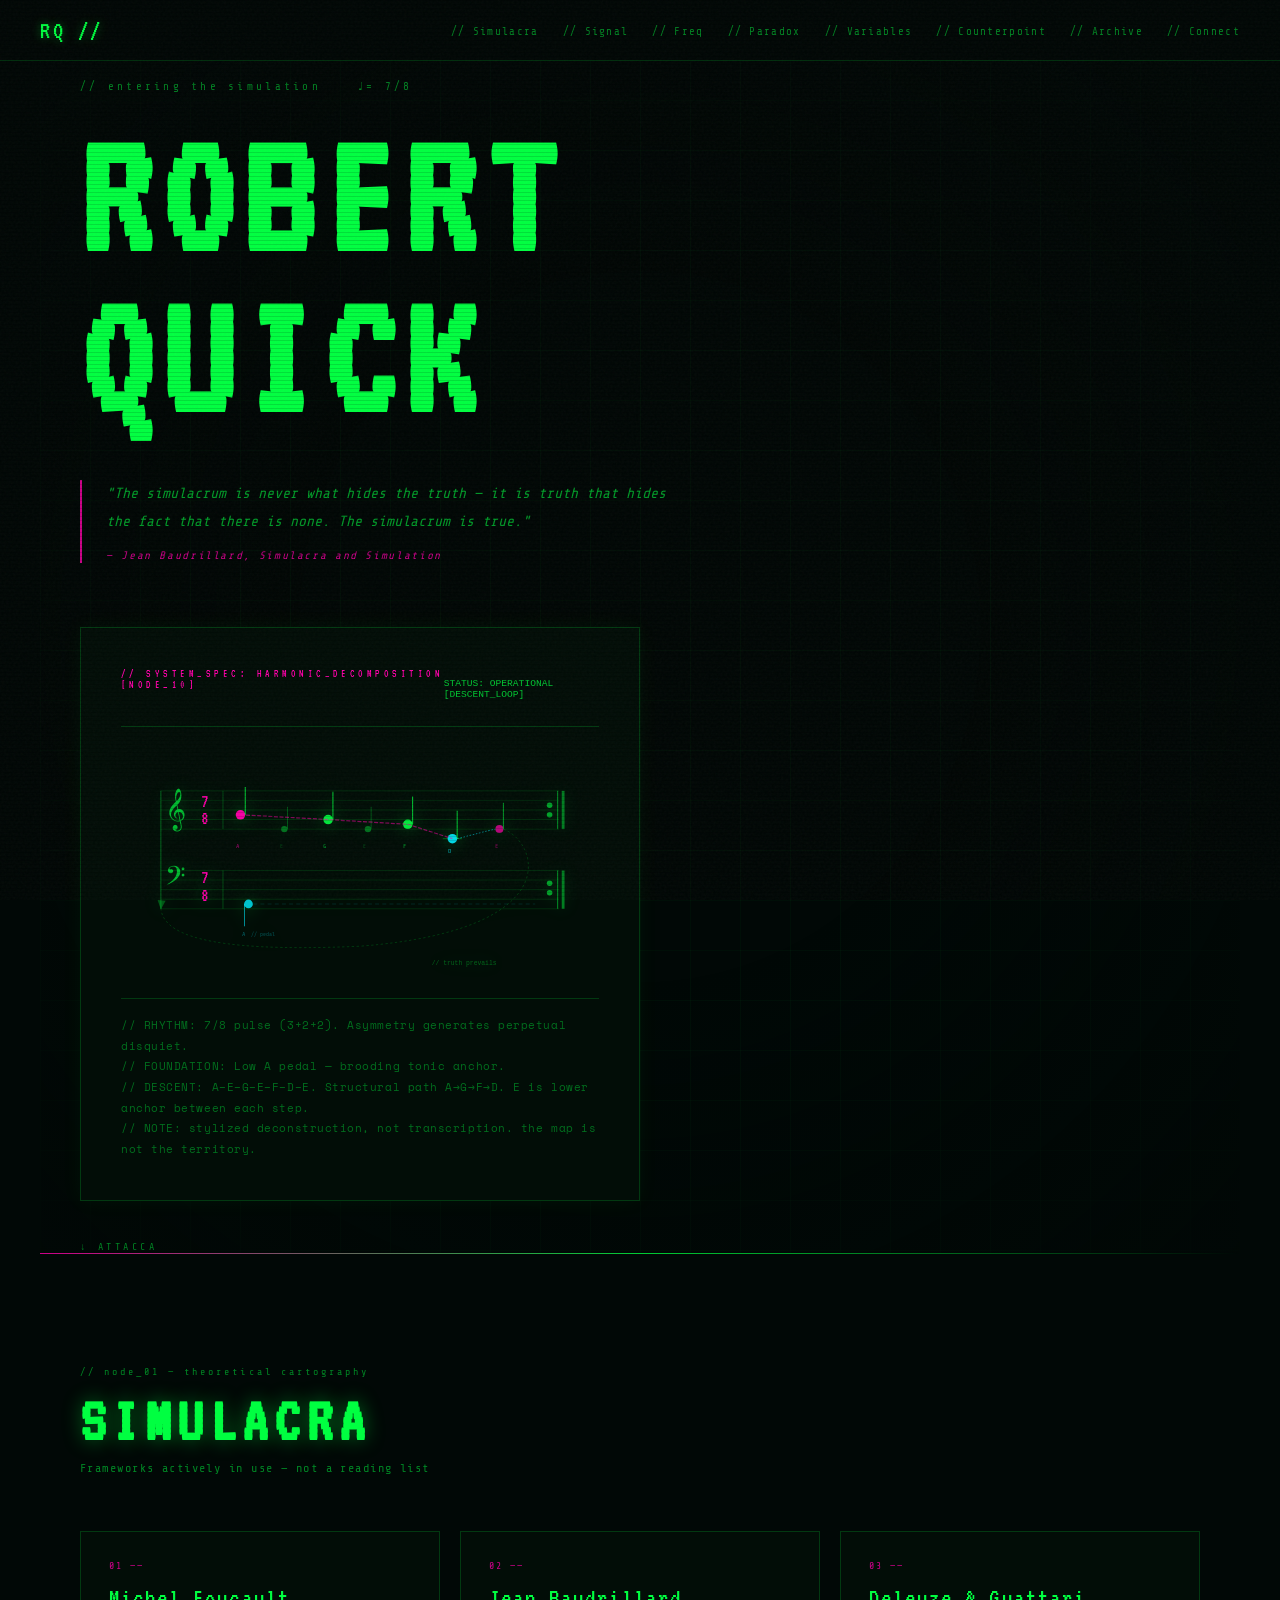
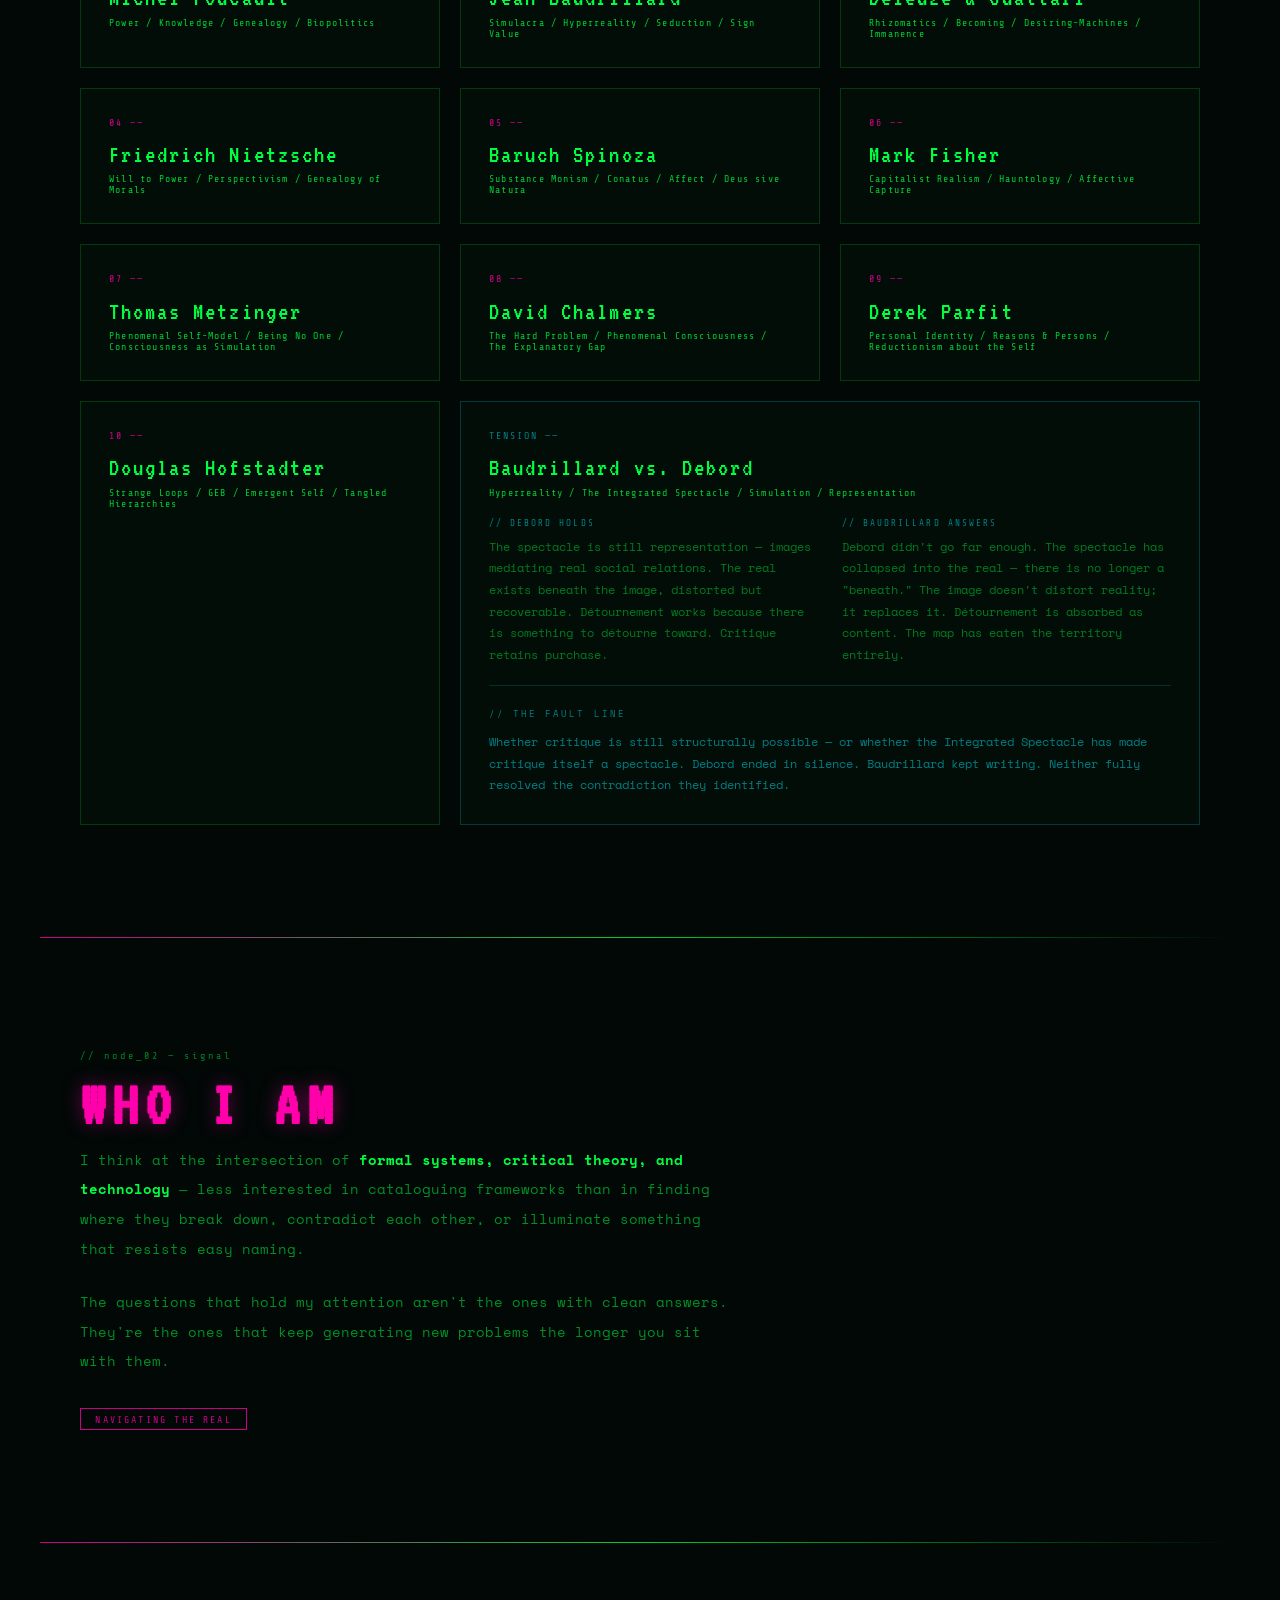
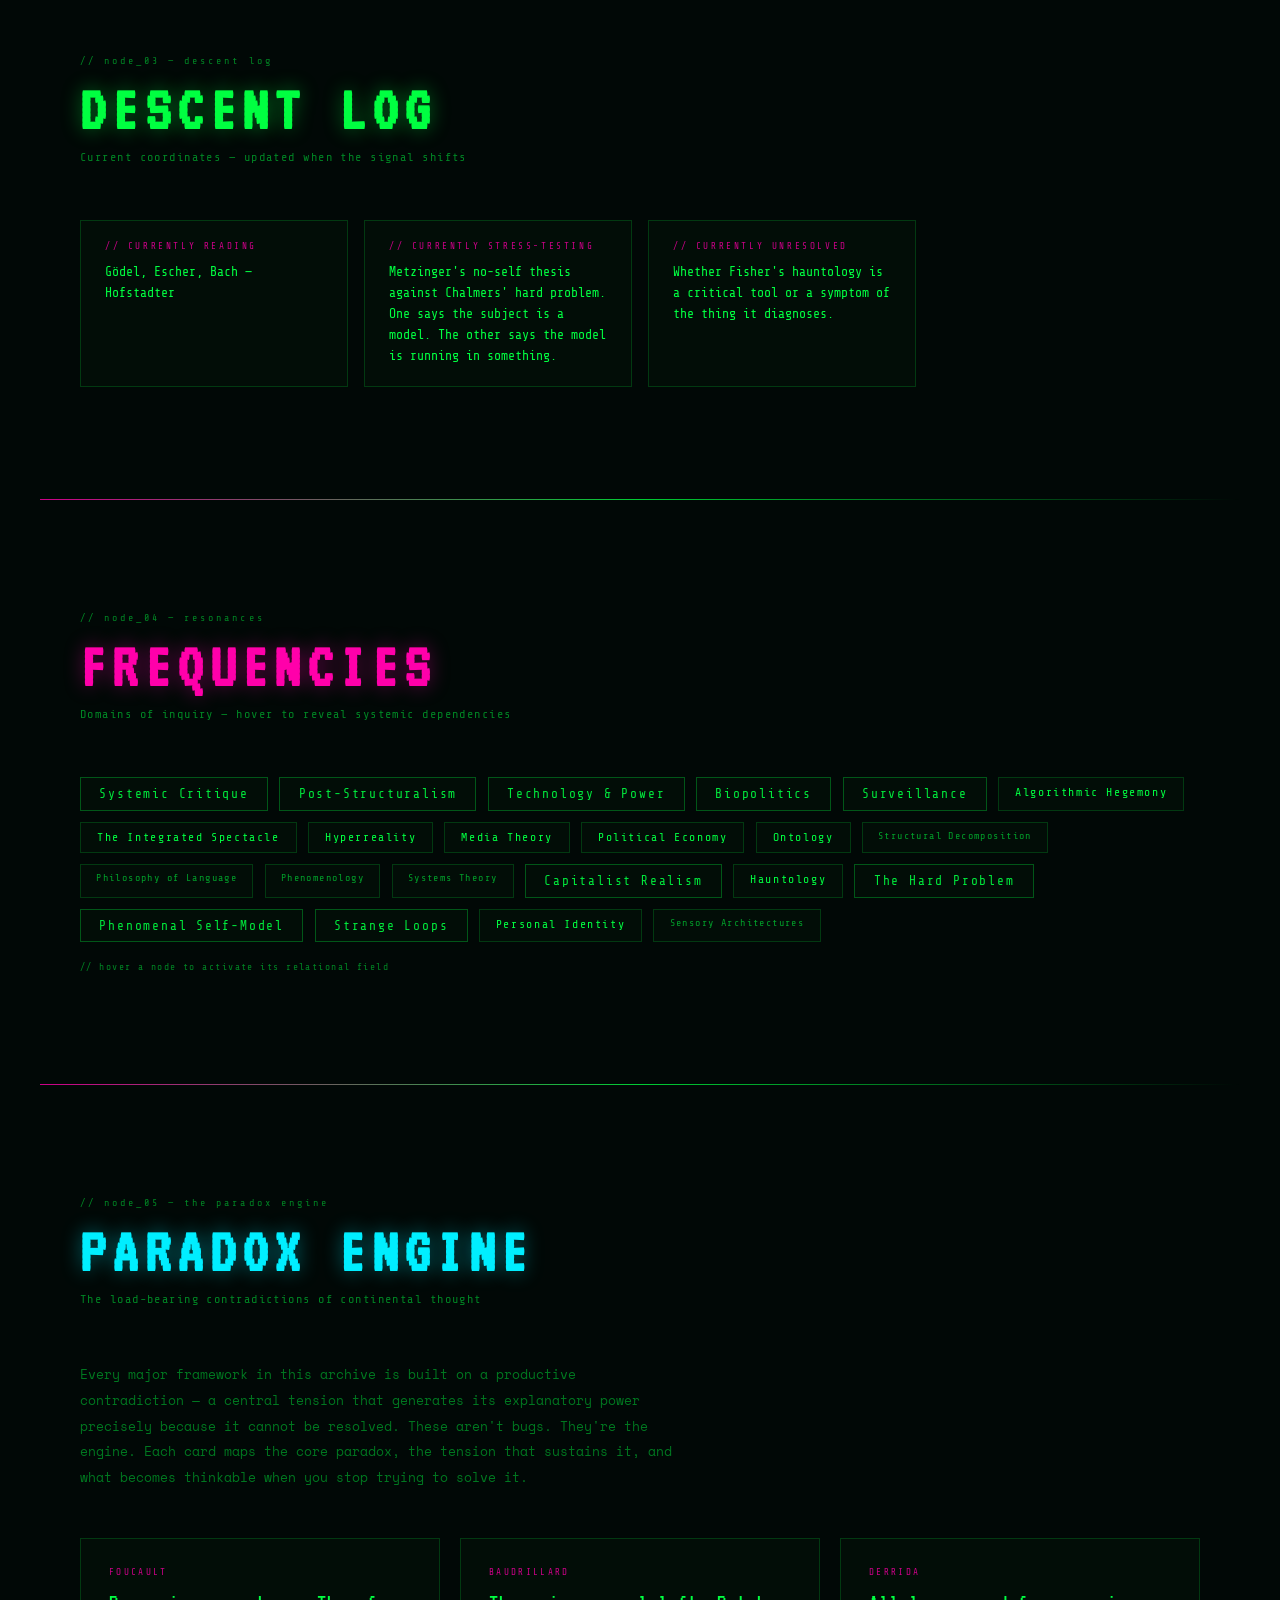
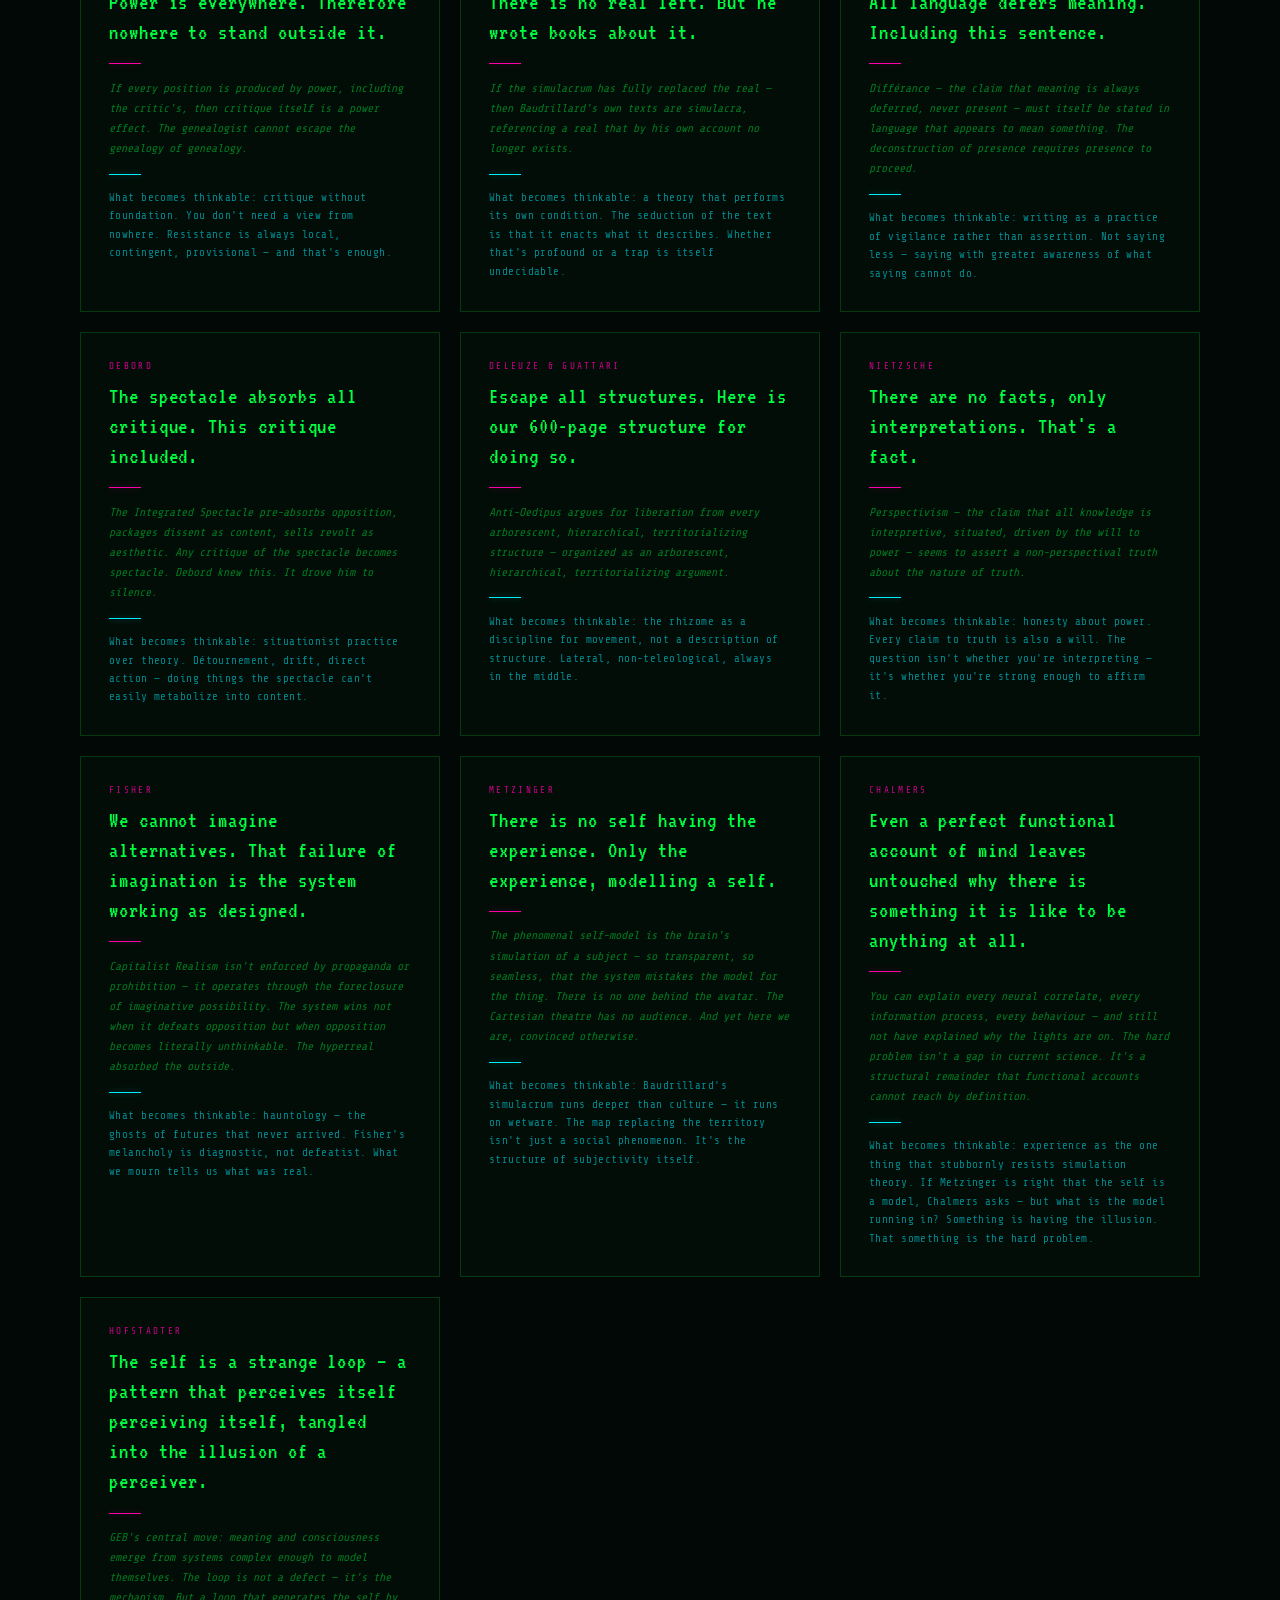
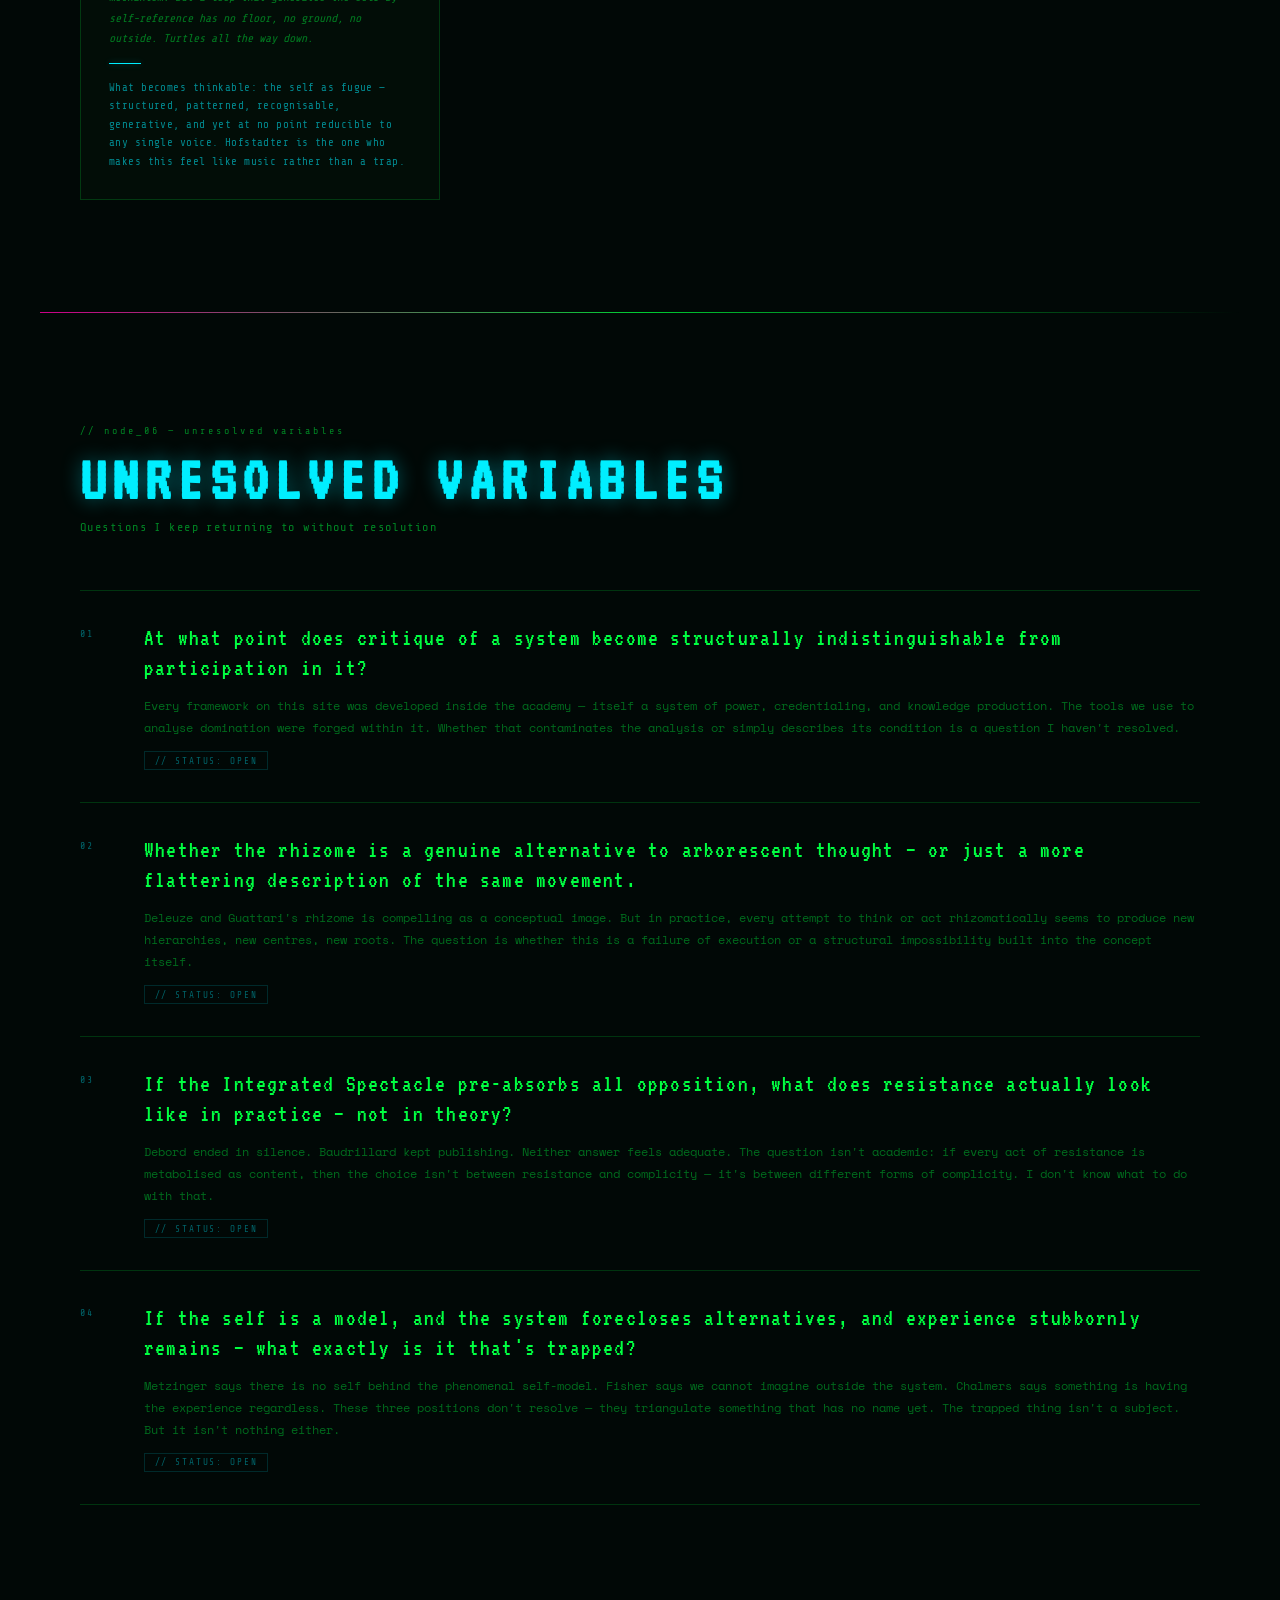
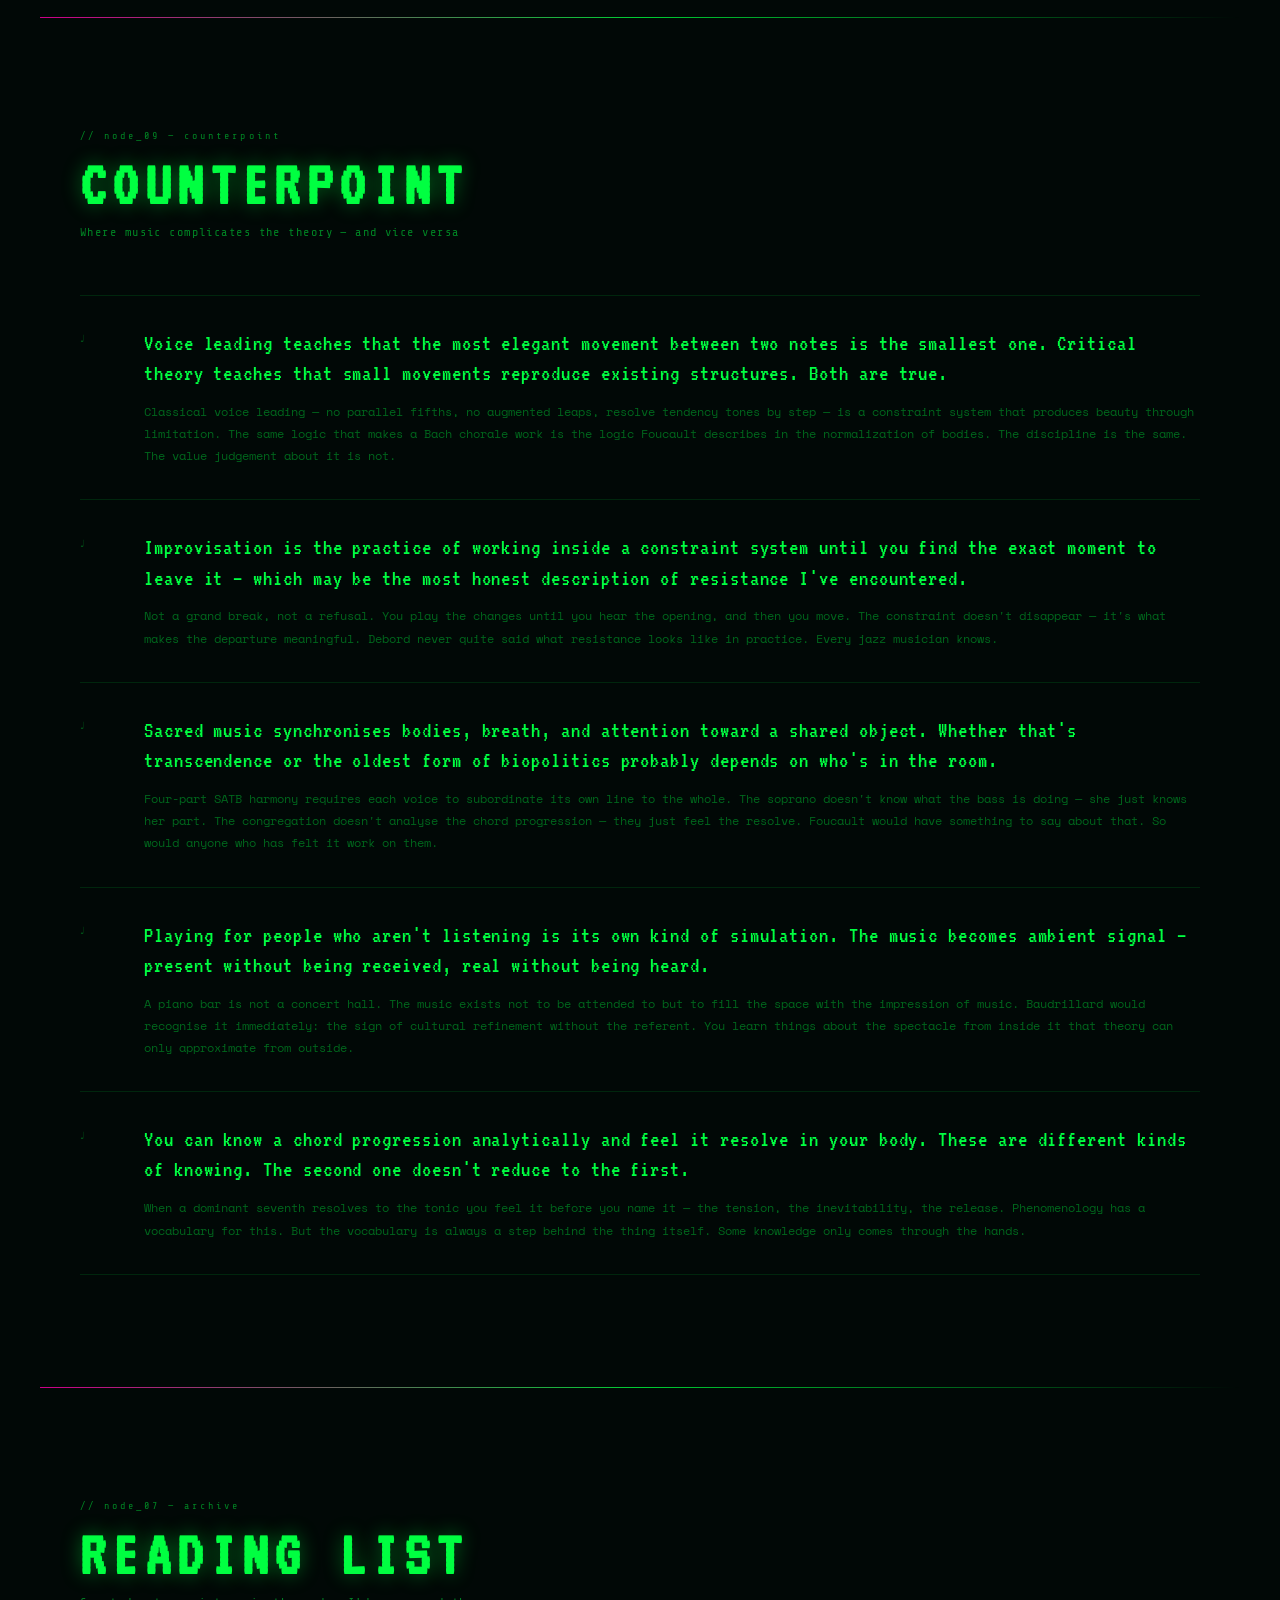
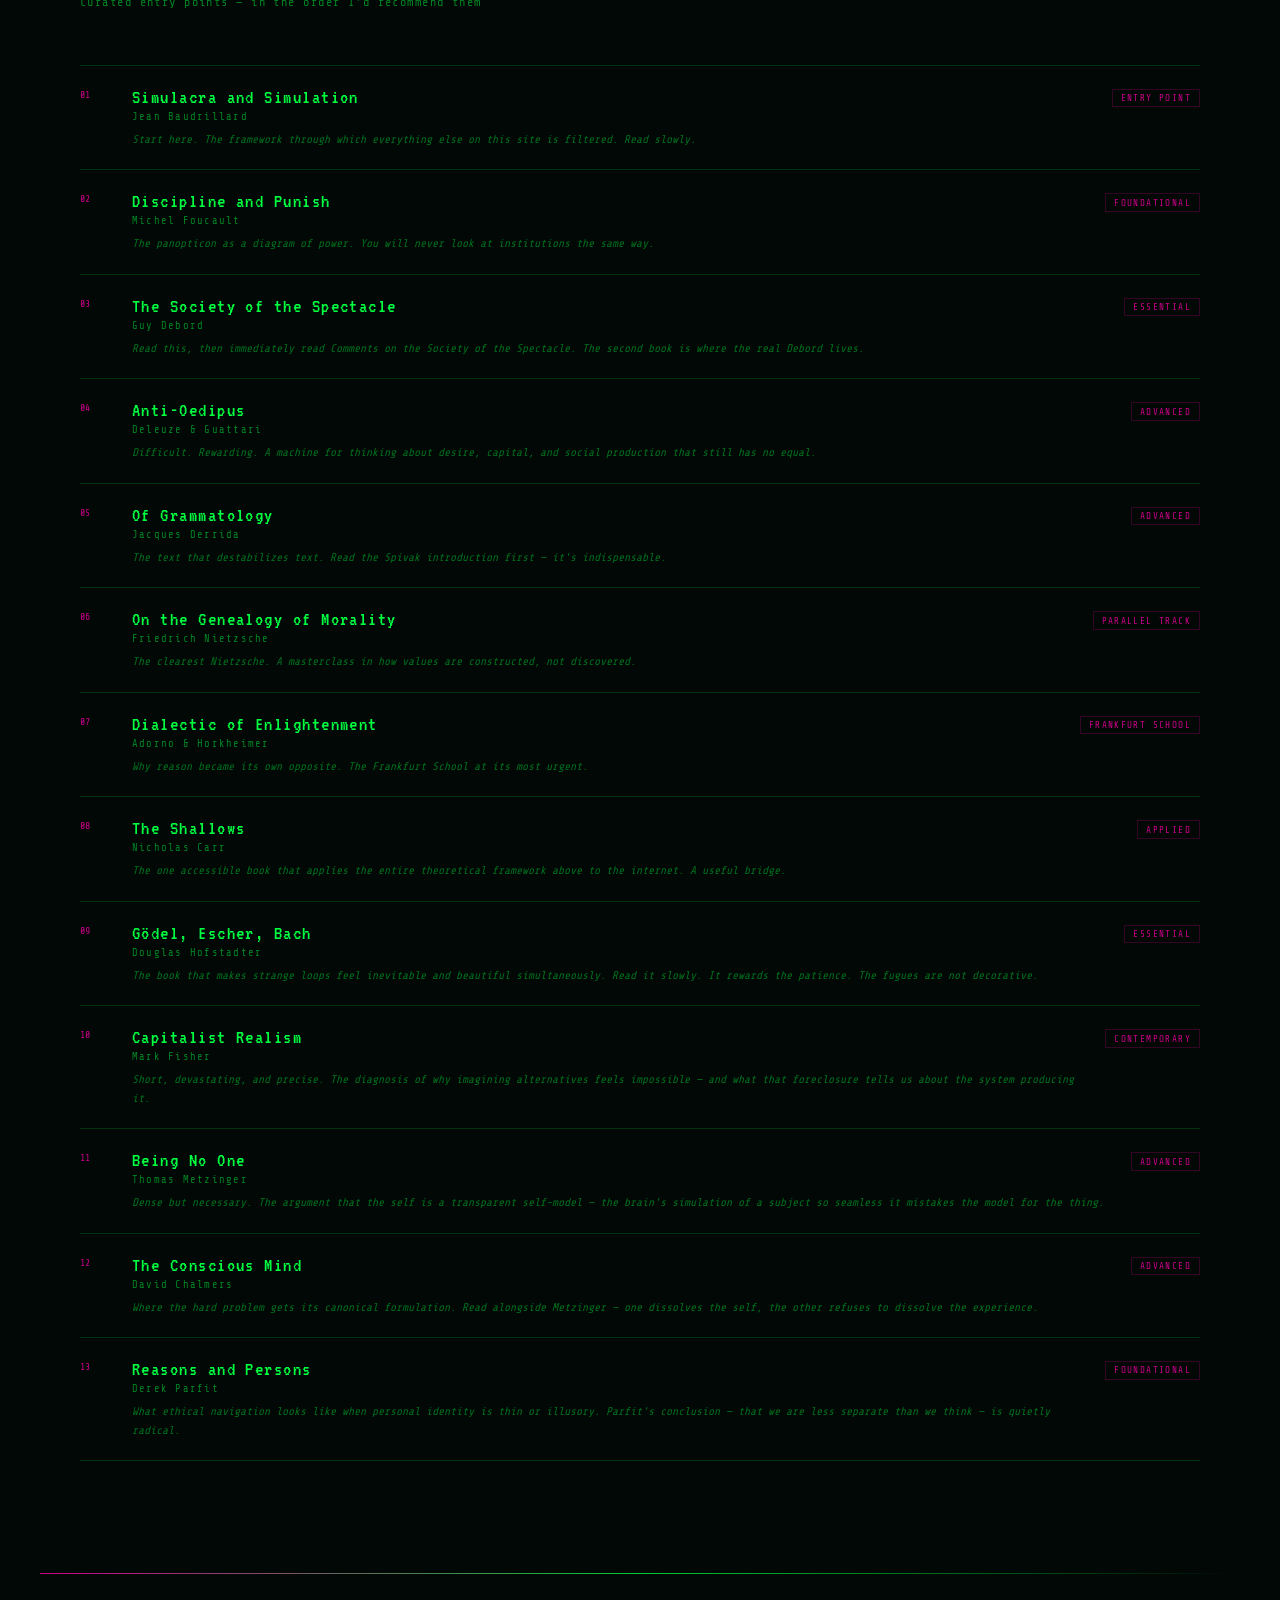
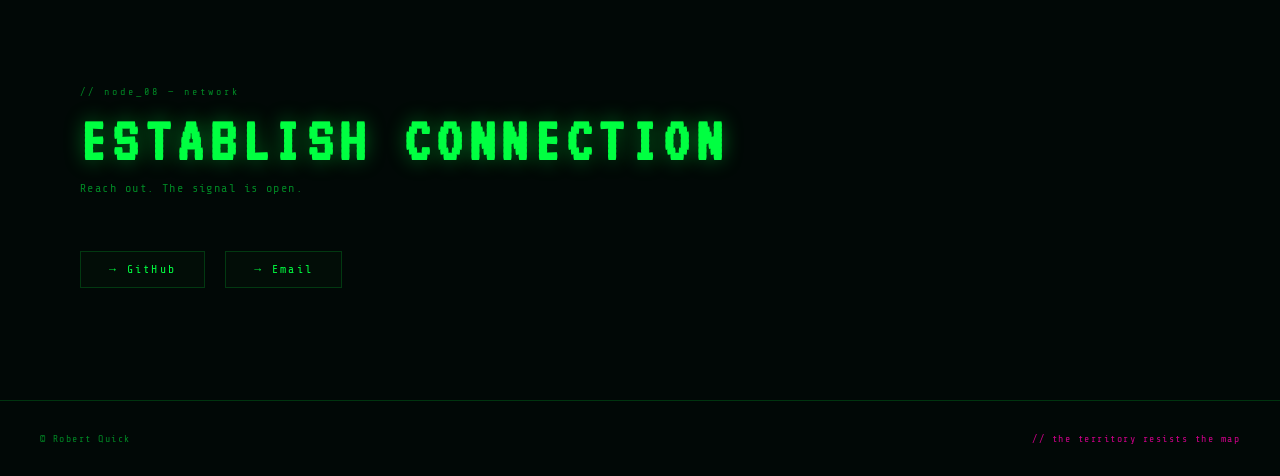
==== site/index.html @ 90682a17 "Initial import: robertquick.org scrape, Cloudflare stripped" ====
<!DOCTYPE html>
<html lang="en">
<head>
  <meta charset="UTF-8" />
  <meta name="viewport" content="width=device-width, initial-scale=1.0" />
  <title>Robert Quick</title>
  <link rel="preconnect" href="https://fonts.googleapis.com" />
  <link rel="preconnect" href="https://fonts.gstatic.com" crossorigin />
  <link href="https://fonts.googleapis.com/css2?family=Share+Tech+Mono&family=VT323&family=Space+Mono:ital,wght@0,400;0,700;1,400&display=swap" rel="stylesheet" />
  <style>
    :root {
      --green: #00ff41;
      --green-dim: #00cc33;
      --green-faint: rgba(0,255,65,0.1);
      --green-glow: rgba(0,255,65,0.4);
      --magenta: #ff00aa;
      --magenta-dim: #cc0088;
      --magenta-faint: rgba(255,0,170,0.1);
      --magenta-glow: rgba(255,0,170,0.4);
      --cyan: #00eeff;
      --cyan-faint: rgba(0,238,255,0.08);
      --bg: #010806;
      --bg-card: #020d07;
      --bg-card-hover: #041209;
      --border: rgba(0,255,65,0.18);
      --border-bright: rgba(0,255,65,0.55);
      --text-dim: rgba(0,255,65,0.5);
      --font-mono: 'Share Tech Mono', monospace;
      --font-display: 'VT323', monospace;
      --font-body: 'Space Mono', monospace;
    }

    *, *::before, *::after { box-sizing: border-box; margin: 0; padding: 0; }
    html { scroll-behavior: smooth; }

    body {
      background: var(--bg);
      color: var(--green);
      font-family: var(--font-mono);
      overflow-x: hidden;
      cursor: crosshair;
    }

    body::after {
      content: '';
      position: fixed;
      inset: 0;
      background: repeating-linear-gradient(
        0deg, transparent, transparent 3px,
        rgba(0,0,0,0.12) 3px, rgba(0,0,0,0.12) 4px
      );
      pointer-events: none;
      z-index: 9998;
    }

    .noise-overlay {
      position: fixed; inset: 0;
      pointer-events: none; z-index: 9997; opacity: 0.035;
      background-image: url("data:image/svg+xml,%3Csvg viewBox='0 0 512 512' xmlns='http://www.w3.org/2000/svg'%3E%3Cfilter id='n'%3E%3CfeTurbulence type='fractalNoise' baseFrequency='0.75' numOctaves='4' stitchTiles='stitch'/%3E%3C/filter%3E%3Crect width='100%25' height='100%25' filter='url(%23n)'/%3E%3C/svg%3E");
    }

    #rain {
      position: fixed; top: 0; left: 0;
      width: 100%; height: 100%;
      pointer-events: none; z-index: 0; opacity: 0.18;
    }

    /* SCROLL PROGRESS */
    #scroll-progress {
      position: fixed;
      top: 0; left: 0;
      height: 2px;
      width: 0%;
      background: linear-gradient(90deg, var(--magenta), var(--cyan));
      box-shadow: 0 0 8px var(--magenta-glow);
      z-index: 1001;
      transition: width 0.1s linear;
    }

    /* NAV */
    nav {
      position: fixed; top: 0; left: 0; right: 0;
      z-index: 1000;
      display: flex; justify-content: space-between; align-items: center;
      padding: 1.1rem 2.5rem;
      border-bottom: 1px solid var(--border);
      background: rgba(1,8,6,0.94);
      backdrop-filter: blur(12px);
    }

    .nav-logo {
      font-family: var(--font-display);
      font-size: 1.6rem; color: var(--green);
      text-decoration: none; letter-spacing: 0.1em;
      text-shadow: 0 0 10px var(--green-glow);
      transition: color 0.2s, text-shadow 0.2s;
    }
    .nav-logo:hover { color: var(--magenta); text-shadow: 0 0 16px var(--magenta-glow); }

    .nav-links { display: flex; gap: 1.5rem; list-style: none; }
    .nav-links a {
      color: var(--text-dim); text-decoration: none;
      font-size: 0.68rem; letter-spacing: 0.12em;
      transition: color 0.2s, text-shadow 0.2s;
    }
    .nav-links a:hover { color: var(--magenta); text-shadow: 0 0 10px var(--magenta-glow); }

    /* HERO */
    #hero {
      min-height: 100vh;
      display: flex; flex-direction: column;
      justify-content: center; align-items: flex-start;
      padding: 0 2.5rem; padding-top: 5rem;
      position: relative; overflow: hidden; z-index: 1;
    }

    .hero-grid {
      position: absolute; inset: 0;
      background-image:
        linear-gradient(rgba(0,255,65,0.03) 1px, transparent 1px),
        linear-gradient(90deg, rgba(0,255,65,0.03) 1px, transparent 1px);
      background-size: 50px 50px;
      pointer-events: none;
    }

    .hero-vignette {
      position: absolute; inset: 0;
      background: radial-gradient(ellipse at center, transparent 40%, rgba(1,8,6,0.85) 100%);
      pointer-events: none;
    }

    .hero-label {
      font-size: 0.68rem; color: var(--text-dim); letter-spacing: 0.3em;
      margin-bottom: 1.5rem; opacity: 0;
      animation: fadeUp 0.6s ease forwards 0.4s;
    }

    .hero-title {
      font-family: var(--font-display);
      font-size: clamp(5rem, 14vw, 12rem);
      line-height: 0.9; letter-spacing: 0.05em;
      margin-bottom: 2.5rem; opacity: 0;
      animation: glitchReveal 1s ease forwards 0.7s;
      position: relative;
    }
    .hero-title::before, .hero-title::after {
      content: attr(data-text);
      position: absolute; top: 0; left: 0; width: 100%;
    }
    .hero-title::before {
      color: var(--magenta);
      clip-path: polygon(0 20%, 100% 20%, 100% 40%, 0 40%);
      transform: translateX(-3px); opacity: 0;
      animation: rgbShift1 8s ease-in-out infinite 2s;
    }
    .hero-title::after {
      color: var(--cyan);
      clip-path: polygon(0 60%, 100% 60%, 100% 80%, 0 80%);
      transform: translateX(3px); opacity: 0;
      animation: rgbShift2 8s ease-in-out infinite 2.3s;
    }

    .hero-quote {
      max-width: 600px;
      border-left: 2px solid var(--magenta-dim);
      padding-left: 1.5rem; margin-bottom: 3rem;
      opacity: 0; animation: fadeUp 0.6s ease forwards 1.2s;
    }
    .hero-quote blockquote {
      font-size: 0.92rem; line-height: 1.9;
      color: rgba(0,255,65,0.6); font-style: italic; margin-bottom: 0.6rem;
    }
    .hero-quote cite { font-size: 0.68rem; letter-spacing: 0.15em; color: var(--magenta-dim); }

    .music-notation-container {
      margin-bottom: 2.5rem;
      margin-top: 1rem;
      border: 1px solid var(--border);
      padding: 1.75rem 2rem;
      background: var(--bg-card);
      max-width: 560px;
      opacity: 0;
      animation: fadeUp 0.6s ease forwards 1.4s;
    }
    .notation-label {
      font-size: 0.58rem;
      letter-spacing: 0.2em;
      color: var(--magenta-dim);
      margin-bottom: 1.25rem;
    }
    .staff-svg {
      width: 100%; height: auto;
      display: block;
      margin-bottom: 0.75rem;
    }
    .notation-analysis {
      font-size: 0.65rem;
      line-height: 1.85;
      color: rgba(0,255,65,0.4);
      letter-spacing: 0.05em;
      font-family: var(--font-body);
    }

    .hero-scroll {
      font-size: 0.62rem; letter-spacing: 0.35em; color: var(--text-dim);
      opacity: 0;
      animation: fadeUp 0.6s ease forwards 1.6s, blink 2s step-end infinite 2.5s;
    }

    /* DIVIDER */
    .divider {
      width: 100%; max-width: 1200px; margin: 0 auto;
      height: 1px;
      background: linear-gradient(90deg, var(--magenta-dim), var(--green-dim), transparent);
      position: relative; z-index: 1;
    }

    /* SECTIONS */
    section {
      padding: 7rem 2.5rem; max-width: 1200px;
      margin: 0 auto; position: relative; z-index: 1;
    }

    .node-label { font-size: 0.63rem; letter-spacing: 0.3em; color: var(--text-dim); margin-bottom: 0.75rem; }

    .section-title {
      font-family: var(--font-display);
      font-size: clamp(2.5rem, 5vw, 4.5rem);
      letter-spacing: 0.1em; margin-bottom: 0.5rem; display: inline-block;
    }
    .section-title.magenta { color: var(--magenta); text-shadow: 0 0 20px var(--magenta-glow); }
    .section-title.green   { color: var(--green);   text-shadow: 0 0 20px var(--green-glow); }
    .section-title.cyan    { color: var(--cyan);     text-shadow: 0 0 20px rgba(0,238,255,0.4); }

    .section-sub { font-size: 0.75rem; color: var(--text-dim); letter-spacing: 0.12em; margin-bottom: 3.5rem; }

    /* THINKER CARDS */
    .thinkers-grid {
      display: grid;
      grid-template-columns: repeat(auto-fill, minmax(300px, 1fr));
      gap: 1.25rem;
    }

    .thinker-card {
      border: 1px solid var(--border);
      padding: 1.75rem; background: var(--bg-card);
      position: relative; overflow: hidden;
      transition: border-color 0.3s, box-shadow 0.3s, background 0.3s;
      opacity: 0; transform: translateY(16px);
    }
    .thinker-card.visible { animation: fadeUp 0.45s ease forwards; }
    .thinker-card::after {
      content: ''; position: absolute;
      bottom: 0; left: 0; right: 0; height: 1px;
      background: linear-gradient(90deg, transparent, var(--magenta), transparent);
      opacity: 0; transition: opacity 0.3s;
    }
    .thinker-card:hover {
      border-color: rgba(255,0,170,0.4); background: var(--bg-card-hover);
      box-shadow: 0 0 30px rgba(255,0,170,0.08), inset 0 0 40px rgba(255,0,170,0.03);
    }
    .thinker-card:hover::after { opacity: 1; }

    /* tension card variant */
    .thinker-card.tension {
      border-color: rgba(0,238,255,0.2);
      grid-column: span 2;
    }
    @media (max-width: 700px) { .thinker-card.tension { grid-column: span 1; } }
    .thinker-card.tension:hover { border-color: rgba(0,238,255,0.5); box-shadow: 0 0 30px rgba(0,238,255,0.08); }
    .thinker-card.tension::after { background: linear-gradient(90deg, transparent, var(--cyan), transparent); }

    .thinker-num { font-size: 0.62rem; color: var(--magenta-dim); letter-spacing: 0.2em; margin-bottom: 0.9rem; }
    .thinker-num.cyan-num { color: rgba(0,238,255,0.5); }

    .thinker-name {
      font-family: var(--font-display); font-size: 1.6rem;
      letter-spacing: 0.08em; margin-bottom: 0.4rem;
      transition: color 0.2s, text-shadow 0.2s;
    }
    .thinker-card:hover .thinker-name { color: var(--magenta); text-shadow: 0 0 12px var(--magenta-glow); }
    .thinker-card.tension:hover .thinker-name { color: var(--cyan); text-shadow: 0 0 12px rgba(0,238,255,0.5); }

    .thinker-tags { font-size: 0.62rem; color: var(--green-dim); letter-spacing: 0.12em; margin-bottom: 0; }

    .tension-body {
      margin-top: 1.25rem;
      display: grid; grid-template-columns: 1fr 1fr;
      gap: 1.5rem;
    }
    @media (max-width: 600px) { .tension-body { grid-template-columns: 1fr; } }

    .tension-col-label {
      font-size: 0.58rem; letter-spacing: 0.22em;
      color: rgba(0,238,255,0.5); margin-bottom: 0.5rem;
    }
    .tension-text {
      font-size: 0.75rem; line-height: 1.8;
      color: rgba(0,255,65,0.45); font-family: var(--font-body);
    }
    .tension-fault {
      margin-top: 1.25rem; padding-top: 1.25rem;
      border-top: 1px solid rgba(0,238,255,0.15);
      font-size: 0.75rem; line-height: 1.8;
      color: rgba(0,238,255,0.5); font-family: var(--font-body);
    }
    .tension-fault-label {
      font-size: 0.58rem; letter-spacing: 0.22em;
      color: rgba(0,238,255,0.5); margin-bottom: 0.5rem;
    }

    /* ABOUT */
    .about-text p {
      font-family: var(--font-body); font-size: 0.88rem;
      line-height: 2.1; color: rgba(0,255,65,0.55);
      margin-bottom: 1.5rem; max-width: 660px;
    }
    .about-text p strong { color: var(--green); }
    .about-tag {
      display: inline-block; border: 1px solid var(--magenta-dim);
      color: var(--magenta-dim); padding: 0.3rem 0.9rem;
      font-size: 0.62rem; letter-spacing: 0.22em; margin-top: 0.5rem;
    }

    /* NOW */
    .now-grid {
      display: grid;
      grid-template-columns: repeat(auto-fill, minmax(240px, 1fr));
      gap: 1rem;
    }
    .now-item {
      border: 1px solid var(--border); padding: 1.25rem 1.5rem;
      background: var(--bg-card); transition: border-color 0.25s, box-shadow 0.25s;
    }
    .now-item:hover { border-color: rgba(0,255,65,0.4); box-shadow: 0 0 16px rgba(0,255,65,0.07); }
    .now-label { font-size: 0.58rem; letter-spacing: 0.28em; color: var(--magenta-dim); margin-bottom: 0.6rem; }
    .now-value { font-size: 0.82rem; color: var(--green); line-height: 1.6; }

    /* FREQUENCIES */
    .freq-graph { display: flex; flex-wrap: wrap; gap: 0.7rem; margin-bottom: 1rem; }

    .freq-node {
      border: 1px solid var(--border);
      padding: 0.45rem 0.95rem;
      font-size: 0.68rem; letter-spacing: 0.14em;
      cursor: pointer; transition: all 0.2s ease;
      background: var(--bg-card); user-select: none;
    }
    .freq-node.tier-1 { font-size: 0.8rem; padding: 0.55rem 1.15rem; border-color: rgba(0,255,65,0.3); color: rgba(0,255,65,0.9); }
    .freq-node.tier-2 { font-size: 0.72rem; padding: 0.5rem 1rem; }
    .freq-node.tier-3 { font-size: 0.63rem; color: rgba(0,255,65,0.6); }

    .freq-node:hover, .freq-node.active {
      border-color: var(--magenta); color: var(--magenta);
      background: var(--magenta-faint);
      box-shadow: 0 0 18px var(--magenta-glow), inset 0 0 12px rgba(255,0,170,0.05);
      text-shadow: 0 0 8px var(--magenta-glow);
    }
    .freq-node.related {
      border-color: rgba(0,255,65,0.5); color: rgba(0,255,65,0.65);
      background: var(--green-faint); box-shadow: 0 0 8px rgba(0,255,65,0.12);
    }
    .freq-node.dimmed { border-color: rgba(0,255,65,0.07); color: rgba(0,255,65,0.18); }

    .freq-tooltip {
      position: fixed;
      background: rgba(1,8,6,0.97);
      border: 1px solid var(--magenta-dim); border-left: 3px solid var(--magenta);
      padding: 0.8rem 1.1rem; font-size: 0.68rem; line-height: 1.7;
      color: var(--text-dim); max-width: 300px;
      pointer-events: none; z-index: 500;
      opacity: 0; transition: opacity 0.15s;
      box-shadow: 0 0 20px rgba(255,0,170,0.15);
    }
    .freq-tooltip.visible { opacity: 1; }
    .freq-hint { font-size: 0.6rem; color: var(--text-dim); letter-spacing: 0.15em; margin-top: 1.25rem; }

    /* PARADOX ENGINE */
    .paradox-intro {
      font-family: var(--font-body); font-size: 0.8rem;
      line-height: 2; color: rgba(0,255,65,0.45);
      max-width: 600px; margin-bottom: 3rem;
    }

    .paradox-grid {
      display: grid;
      grid-template-columns: repeat(auto-fill, minmax(340px, 1fr));
      gap: 1.25rem;
    }

    .paradox-card {
      border: 1px solid var(--border); background: var(--bg-card);
      padding: 1.75rem; position: relative; overflow: hidden;
      transition: border-color 0.3s, box-shadow 0.3s;
      opacity: 0; transform: translateY(14px);
    }
    .paradox-card.visible { animation: fadeUp 0.45s ease forwards; }
    .paradox-card::before {
      content: ''; position: absolute;
      top: 0; left: 0; width: 3px; height: 100%;
      background: var(--magenta); box-shadow: 0 0 12px var(--magenta-glow);
      opacity: 0; transition: opacity 0.3s;
    }
    .paradox-card:hover { border-color: rgba(0,238,255,0.35); box-shadow: 0 0 28px rgba(0,238,255,0.07); }
    .paradox-card:hover::before { opacity: 1; }

    .paradox-thinker { font-size: 0.58rem; letter-spacing: 0.25em; color: var(--magenta-dim); margin-bottom: 0.6rem; }
    .paradox-statement {
      font-family: var(--font-display); font-size: 1.45rem;
      line-height: 1.3; letter-spacing: 0.04em; color: var(--green);
      margin-bottom: 1rem; transition: color 0.3s, text-shadow 0.3s;
    }
    .paradox-card:hover .paradox-statement { color: var(--cyan); text-shadow: 0 0 10px rgba(0,238,255,0.4); }
    .paradox-tension { font-size: 0.72rem; line-height: 1.75; color: rgba(0,255,65,0.45); font-style: italic; }
    .paradox-divider { width: 2rem; height: 1px; background: var(--magenta); margin: 0.9rem 0; box-shadow: 0 0 6px var(--magenta-glow); }
    .paradox-divider.cyan { background: var(--cyan); box-shadow: 0 0 6px rgba(0,238,255,0.4); }
    .paradox-resolution { font-size: 0.68rem; line-height: 1.7; color: rgba(0,238,255,0.55); letter-spacing: 0.04em; }

    /* UNRESOLVED VARIABLES */
    .unresolved-list { display: flex; flex-direction: column; gap: 0; }

    .unresolved-item {
      padding: 2rem 0; border-bottom: 1px solid var(--border);
      display: grid; grid-template-columns: 2.5rem 1fr;
      gap: 1.5rem; align-items: start;
      transition: background 0.2s;
    }
    .unresolved-item:first-child { border-top: 1px solid var(--border); }
    .unresolved-item:hover { background: rgba(0,238,255,0.02); }

    .unresolved-index {
      font-size: 0.62rem; color: rgba(0,238,255,0.4);
      letter-spacing: 0.2em; padding-top: 0.3rem;
    }

    .unresolved-question {
      font-family: var(--font-display); font-size: 1.5rem;
      line-height: 1.25; letter-spacing: 0.05em;
      color: var(--green); margin-bottom: 0.75rem;
      transition: color 0.3s;
    }
    .unresolved-item:hover .unresolved-question { color: var(--cyan); }

    .unresolved-elaboration {
      font-family: var(--font-body); font-size: 0.75rem;
      line-height: 1.85; color: rgba(0,255,65,0.4);
    }

    .unresolved-status {
      display: inline-block; margin-top: 0.75rem;
      font-size: 0.58rem; letter-spacing: 0.2em;
      color: rgba(0,238,255,0.4);
      border: 1px solid rgba(0,238,255,0.15);
      padding: 0.2rem 0.6rem;
    }

    /* COUNTERPOINT */
    #counterpoint { position: relative; overflow: hidden; }
    #counterpoint > * { position: relative; z-index: 1; }

    .counterpoint-waveform {
      position: absolute;
      top: 0; left: 0; right: 0; bottom: 0;
      pointer-events: none; z-index: 0;
    }
    .counterpoint-waveform canvas {
      position: absolute;
      top: 0; left: 0;
      width: 100%; height: 100%;
    }

    .counterpoint-list { display: flex; flex-direction: column; gap: 0; }

    .counterpoint-item {
      padding: 2rem 0;
      border-bottom: 1px solid rgba(0,255,65,0.12);
      display: grid;
      grid-template-columns: 2.5rem 1fr;
      gap: 1.5rem; align-items: start;
      transition: background 0.2s;
    }
    .counterpoint-item:first-child { border-top: 1px solid rgba(0,255,65,0.12); }
    .counterpoint-item:hover { background: rgba(0,255,65,0.02); }

    .counterpoint-marker {
      font-size: 0.6rem; color: rgba(0,255,65,0.3);
      letter-spacing: 0.15em; padding-top: 0.35rem;
      font-family: var(--font-mono);
    }

    .counterpoint-observation {
      font-family: var(--font-display);
      font-size: 1.45rem; line-height: 1.3;
      letter-spacing: 0.04em; color: var(--green);
      margin-bottom: 0.8rem;
      transition: color 0.3s;
    }
    .counterpoint-item:hover .counterpoint-observation {
      color: rgba(0,255,65,0.85);
    }

    .counterpoint-elaboration {
      font-family: var(--font-body);
      font-size: 0.73rem; line-height: 1.9;
      color: rgba(0,255,65,0.38);
    }

    /* READING */
    .reading-item {
      display: grid; grid-template-columns: 2rem 1fr auto;
      gap: 1.25rem; align-items: start;
      padding: 1.25rem 0; border-bottom: 1px solid var(--border);
      transition: background 0.2s;
    }
    .reading-item:first-child { border-top: 1px solid var(--border); }
    .reading-item:hover { background: rgba(255,0,170,0.02); }
    .reading-num { font-size: 0.62rem; color: var(--magenta-dim); padding-top: 0.2rem; }
    .reading-title { font-family: var(--font-display); font-size: 1.3rem; letter-spacing: 0.07em; margin-bottom: 0.25rem; }
    .reading-author { font-size: 0.65rem; color: var(--text-dim); letter-spacing: 0.12em; margin-bottom: 0.5rem; }
    .reading-note { font-size: 0.7rem; color: rgba(0,255,65,0.42); line-height: 1.65; font-style: italic; }
    .reading-badge {
      font-size: 0.58rem; letter-spacing: 0.15em; color: var(--magenta-dim);
      border: 1px solid rgba(255,0,170,0.2); padding: 0.2rem 0.5rem;
      white-space: nowrap; margin-top: 0.2rem;
    }

    /* CONNECT */
    .connect-links { display: flex; gap: 1.25rem; flex-wrap: wrap; margin-top: 2rem; }
    .connect-link {
      border: 1px solid var(--border); padding: 0.7rem 1.75rem;
      color: var(--green); text-decoration: none; font-size: 0.72rem;
      letter-spacing: 0.2em; transition: all 0.25s;
      background: var(--bg-card); position: relative; overflow: hidden;
    }
    .connect-link::before {
      content: ''; position: absolute; bottom: 0; left: 0;
      width: 0; height: 2px; background: var(--magenta);
      box-shadow: 0 0 8px var(--magenta-glow); transition: width 0.3s;
    }
    .connect-link:hover {
      border-color: var(--magenta-dim); color: var(--magenta);
      box-shadow: 0 0 20px rgba(255,0,170,0.12); text-shadow: 0 0 8px var(--magenta-glow);
    }
    .connect-link:hover::before { width: 100%; }

    footer {
      padding: 2rem 2.5rem; border-top: 1px solid var(--border);
      display: flex; justify-content: space-between; align-items: center;
      font-size: 0.62rem; color: var(--text-dim); letter-spacing: 0.15em;
      position: relative; z-index: 1;
    }
    footer span:last-child { color: var(--magenta-dim); }

    /* ANIMATIONS */
    @keyframes fadeUp {
      from { opacity: 0; transform: translateY(16px); }
      to   { opacity: 1; transform: translateY(0); }
    }
    @keyframes glitchReveal {
      0%   { opacity: 0; transform: translateX(-6px) skewX(-1deg); filter: blur(3px); }
      15%  { opacity: 1; transform: translateX(4px) skewX(1deg); }
      30%  { transform: translateX(-2px) skewX(0); }
      50%  { transform: translateX(1px); }
      100% { opacity: 1; transform: translateX(0); }
    }
    @keyframes rgbShift1 {
      0%, 85%, 100% { opacity: 0; }
      87%, 89% { opacity: 0.7; transform: translateX(-4px); }
      88% { opacity: 0; }
    }
    @keyframes rgbShift2 {
      0%, 85%, 100% { opacity: 0; }
      87%, 89% { opacity: 0.7; transform: translateX(4px); }
      88% { opacity: 0; }
    }
    @keyframes blink {
      0%, 100% { opacity: 1; } 50% { opacity: 0; }
    }

    .scroll-reveal {
      opacity: 0; transform: translateY(14px);
      transition: opacity 0.55s ease, transform 0.55s ease;
    }
    .scroll-reveal.visible { opacity: 1; transform: translateY(0); }

    @media (max-width: 640px) {
      nav { padding: 1rem 1.25rem; }
      .nav-links { gap: 0.75rem; }
      section { padding: 5rem 1.25rem; }
      #hero { padding: 0 1.25rem; padding-top: 5rem; }
      footer { flex-direction: column; gap: 0.75rem; }
    }
  </style>
</head>
<body>
  <div id="scroll-progress"></div>
  <div class="noise-overlay"></div>
  <canvas id="rain"></canvas>

  <nav>
    <a href="#hero" class="nav-logo">RQ //</a>
    <ul class="nav-links">
      <li><a href="#simulacra">// Simulacra</a></li>
      <li><a href="#about">// Signal</a></li>
      <li><a href="#frequencies">// Freq</a></li>
      <li><a href="#paradox">// Paradox</a></li>
      <li><a href="#unresolved">// Variables</a></li>
      <li><a href="#counterpoint">// Counterpoint</a></li>
      <li><a href="#reading">// Archive</a></li>
      <li><a href="#connect">// Connect</a></li>
    </ul>
  </nav>

  <!-- HERO -->
  <section id="hero">
    <div class="hero-grid"></div>
    <div class="hero-vignette"></div>
    <div class="hero-label">// entering the simulation &nbsp;&nbsp; ♩= 7/8</div>
    <h1 class="hero-title" data-text="ROBERT&#10;QUICK">ROBERT<br>QUICK</h1>
    <div class="hero-quote">
      <blockquote>"The simulacrum is never what hides the truth — it is truth that hides the fact that there is none. The simulacrum is true."</blockquote>
      <cite>— Jean Baudrillard, Simulacra and Simulation</cite>
    </div>
    <!-- THE ILLUSIVE MAN — grand staff, pedal point, voice leading -->
    <div class="music-notation-container" style="border: 1px solid var(--border); padding: 2.5rem; background: var(--bg-card); position: relative; overflow: hidden; box-shadow: 0 0 20px rgba(0,255,65,0.05); max-width: 560px; opacity: 0; animation: fadeUp 0.6s ease forwards 1.4s;">
      <div class="notation-header" style="display: flex; justify-content: space-between; align-items: center; margin-bottom: 2rem; border-bottom: 1px solid var(--border); padding-bottom: 1rem;">
        <div class="notation-label" style="font-size: 0.7rem; letter-spacing: 0.4em; color: var(--magenta); font-family: var(--font-display);">// SYSTEM_SPEC: HARMONIC_DECOMPOSITION [NODE_10]</div>
        <div class="notation-status" style="font-size: 0.6rem; color: var(--green-dim); font-family: monospace;">STATUS: OPERATIONAL [DESCENT_LOOP]</div>
      </div>
      <svg viewBox="0 0 600 270" class="staff-svg" style="width: 100%; filter: drop-shadow(0 0 8px var(--green-glow));">

        <!-- ══ STAFF LINES ══ -->
        <!-- Treble: F5=40, D5=52, B4=64, G4=76, E4=88 | D4=100 ledger below -->
        <g stroke="rgba(0,255,65,0.15)" stroke-width="1">
          <path d="M50 40h500 M50 52h500 M50 64h500 M50 76h500 M50 88h500"/>
        </g>
        <!-- Bass -->
        <g stroke="rgba(0,255,65,0.15)" stroke-width="1">
          <path d="M50 140h500 M50 152h500 M50 164h500 M50 176h500 M50 188h500"/>
        </g>

        <!-- Grand staff brace -->
        <line x1="50" y1="40" x2="50" y2="188" stroke="rgba(0,255,65,0.3)" stroke-width="1.5"/>

        <!-- Treble clef -->
        <text x="55" y="78" font-size="45" font-family="serif" fill="var(--green)" opacity="0.7">𝄞</text>
        <!-- Bass clef -->
        <text x="55" y="165" font-size="40" font-family="serif" fill="var(--green)" opacity="0.7">𝄢</text>

        <!-- Time sig 7/8 treble -->
        <text x="100" y="60" font-size="24" font-family="var(--font-display)" fill="var(--magenta)">7</text>
        <text x="100" y="82" font-size="24" font-family="var(--font-display)" fill="var(--magenta)">8</text>
        <!-- Time sig 7/8 bass -->
        <text x="100" y="156" font-size="24" font-family="var(--font-display)" fill="var(--magenta)">7</text>
        <text x="100" y="178" font-size="24" font-family="var(--font-display)" fill="var(--magenta)">8</text>

        <!-- Opening barline -->
        <line x1="128" y1="40"  x2="128" y2="88"  stroke="rgba(0,255,65,0.3)" stroke-width="1"/>
        <line x1="128" y1="140" x2="128" y2="188" stroke="rgba(0,255,65,0.3)" stroke-width="1"/>

        <!-- ══ BASS: SINGLE LOW A PEDAL ══ -->
        <circle cx="160" cy="182" r="5.5" fill="var(--cyan)" opacity="0.8"/>
        <line x1="155" y1="182" x2="155" y2="210" stroke="var(--cyan)" stroke-width="1.2" opacity="0.6"/>
        <path d="M166 182 L520 182" stroke="var(--cyan)" stroke-width="0.8" fill="none" opacity="0.18" stroke-dasharray="5,4"/>
        <text x="152" y="222" font-size="8" font-family="Share Tech Mono,monospace" fill="rgba(0,238,255,0.4)">A</text>
        <text x="163" y="222" font-size="7" font-family="Share Tech Mono,monospace" fill="rgba(0,238,255,0.3)">// pedal</text>

        <!-- ══ TREBLE: ALL 7 NOTES A–E–G–E–F–D–E ══ -->
        <!-- Structural notes (A,G,F,D) = larger, brighter -->
        <!-- Neighbor E notes = smaller, dimmer -->

        <!-- 1. A4 = y70 — structural, magenta -->
        <circle cx="150" cy="70" r="6" fill="var(--magenta)" opacity="0.95"/>
        <line x1="156" y1="70" x2="156" y2="35" stroke="var(--green)" stroke-width="1.4" opacity="0.7"/>
        <text x="144" y="112" font-size="8" font-family="Share Tech Mono,monospace" fill="rgba(255,0,170,0.65)">A</text>

        <!-- 2. E4 = y88 — neighbor, small dim -->
        <circle cx="205" cy="88" r="4" fill="var(--green-dim)" opacity="0.5"/>
        <line x1="209" y1="88" x2="209" y2="60" stroke="var(--green)" stroke-width="1" opacity="0.35"/>
        <text x="199" y="112" font-size="7" font-family="Share Tech Mono,monospace" fill="rgba(0,255,65,0.25)">E</text>

        <!-- 3. G4 = y76 — structural, green -->
        <circle cx="260" cy="76" r="6" fill="var(--green)" opacity="0.9"/>
        <line x1="266" y1="76" x2="266" y2="41" stroke="var(--green)" stroke-width="1.4" opacity="0.7"/>
        <text x="254" y="112" font-size="8" font-family="Share Tech Mono,monospace" fill="rgba(0,255,65,0.6)">G</text>

        <!-- 4. E4 = y88 — neighbor, small dim -->
        <circle cx="310" cy="88" r="4" fill="var(--green-dim)" opacity="0.5"/>
        <line x1="314" y1="88" x2="314" y2="60" stroke="var(--green)" stroke-width="1" opacity="0.35"/>
        <text x="304" y="112" font-size="7" font-family="Share Tech Mono,monospace" fill="rgba(0,255,65,0.25)">E</text>

        <!-- 5. F4 = y82 — structural, green -->
        <circle cx="360" cy="82" r="6" fill="var(--green)" opacity="0.9"/>
        <line x1="366" y1="82" x2="366" y2="47" stroke="var(--green)" stroke-width="1.4" opacity="0.7"/>
        <text x="354" y="112" font-size="8" font-family="Share Tech Mono,monospace" fill="rgba(0,255,65,0.6)">F</text>

        <!-- 6. D4 = y100 — structural, below staff, ledger, cyan -->
        <line x1="404" y1="100" x2="428" y2="100" stroke="rgba(0,255,65,0.4)" stroke-width="1"/>
        <circle cx="416" cy="100" r="6" fill="var(--cyan)" opacity="0.9"/>
        <line x1="422" y1="100" x2="422" y2="65" stroke="var(--green)" stroke-width="1.4" opacity="0.7"/>
        <text x="410" y="118" font-size="8" font-family="Share Tech Mono,monospace" fill="rgba(0,238,255,0.65)">D</text>

        <!-- 7. E4 = y88 — rebound, magenta, medium -->
        <circle cx="475" cy="88" r="5" fill="var(--magenta)" opacity="0.7"/>
        <line x1="480" y1="88" x2="480" y2="55" stroke="var(--green)" stroke-width="1.2" opacity="0.6"/>
        <text x="469" y="112" font-size="8" font-family="Share Tech Mono,monospace" fill="rgba(255,0,170,0.5)">E</text>

        <!-- ══ STRUCTURAL DESCENT PATH: A→G→F→D (over the top) ══ -->
        <path d="M150 70 L260 76 L360 82 L416 100"
          stroke="var(--magenta)" stroke-width="1.5"
          fill="none" opacity="0.5" stroke-dasharray="5,2"/>

        <!-- ══ REBOUND PATH: D→E ══ -->
        <path d="M422 100 C 442 95 460 90 470 88"
          stroke="var(--cyan)" stroke-width="1.2" fill="none" opacity="0.5" stroke-dasharray="2,2"/>

        <!-- ══ RETURN LOOP ARROW ══ -->
        <path d="M480 88 C 525 105 560 215 300 235 C 100 244 50 218 50 185"
          stroke="var(--green-dim)" stroke-width="1" fill="none" opacity="0.28" stroke-dasharray="3,3"/>
        <polygon points="46,177 50,189 56,178" fill="var(--green-dim)" opacity="0.38"/>

        <!-- ══ FINAL DOUBLE BARLINE + REPEAT DOTS ══ -->
        <line x1="548" y1="40"  x2="548" y2="88"  stroke="rgba(0,255,65,0.45)" stroke-width="1.5"/>
        <line x1="555" y1="40"  x2="555" y2="88"  stroke="rgba(0,255,65,0.45)" stroke-width="3.5"/>
        <line x1="548" y1="140" x2="548" y2="188" stroke="rgba(0,255,65,0.45)" stroke-width="1.5"/>
        <line x1="555" y1="140" x2="555" y2="188" stroke="rgba(0,255,65,0.45)" stroke-width="3.5"/>
        <circle cx="538" cy="58"  r="3.5" fill="var(--green)" opacity="0.6"/>
        <circle cx="538" cy="70"  r="3.5" fill="var(--green)" opacity="0.6"/>
        <circle cx="538" cy="156" r="3.5" fill="var(--green)" opacity="0.6"/>
        <circle cx="538" cy="168" r="3.5" fill="var(--green)" opacity="0.6"/>

        <!-- footer -->
        <text x="390" y="258" font-size="8" font-family="monospace" fill="var(--green-dim)" opacity="0.45">// truth prevails</text>

      </svg>
      <div class="notation-analysis" style="font-size: 0.68rem; color: rgba(0,255,65,0.4); line-height: 1.9; margin-top: 1.5rem; border-top: 1px solid var(--border); padding-top: 1rem;">
        // RHYTHM: 7/8 pulse (3+2+2). Asymmetry generates perpetual disquiet.<br>
        // FOUNDATION: Low A pedal — brooding tonic anchor.<br>
        // DESCENT: A–E–G–E–F–D–E. Structural path A→G→F→D. E is lower anchor between each step.<br>
        // NOTE: stylized deconstruction, not transcription. the map is not the territory.
      </div>
    </div>    <div class="hero-scroll">↓ ATTACCA</div>
  </section>

  <div class="divider"></div>

  <!-- SIMULACRA -->
  <section id="simulacra">
    <div class="node-label">// node_01 — theoretical cartography</div>
    <h2 class="section-title green">SIMULACRA</h2>
    <p class="section-sub">Frameworks actively in use — not a reading list</p>
    <div class="thinkers-grid">

      <div class="thinker-card">
        <div class="thinker-num">01 ——</div>
        <div class="thinker-name">Michel Foucault</div>
        <div class="thinker-tags">Power / Knowledge / Genealogy / Biopolitics</div>
      </div>

      <div class="thinker-card">
        <div class="thinker-num">02 ——</div>
        <div class="thinker-name">Jean Baudrillard</div>
        <div class="thinker-tags">Simulacra / Hyperreality / Seduction / Sign Value</div>
      </div>

      <div class="thinker-card">
        <div class="thinker-num">03 ——</div>
        <div class="thinker-name">Deleuze &amp; Guattari</div>
        <div class="thinker-tags">Rhizomatics / Becoming / Desiring-Machines / Immanence</div>
      </div>

      <div class="thinker-card">
        <div class="thinker-num">04 ——</div>
        <div class="thinker-name">Friedrich Nietzsche</div>
        <div class="thinker-tags">Will to Power / Perspectivism / Genealogy of Morals</div>
      </div>

      <div class="thinker-card">
        <div class="thinker-num">05 ——</div>
        <div class="thinker-name">Baruch Spinoza</div>
        <div class="thinker-tags">Substance Monism / Conatus / Affect / Deus sive Natura</div>
      </div>

      <!-- TENSION CARD: Baudrillard vs Debord -->
      <div class="thinker-card">
        <div class="thinker-num">06 ——</div>
        <div class="thinker-name">Mark Fisher</div>
        <div class="thinker-tags">Capitalist Realism / Hauntology / Affective Capture</div>
      </div>

      <div class="thinker-card">
        <div class="thinker-num">07 ——</div>
        <div class="thinker-name">Thomas Metzinger</div>
        <div class="thinker-tags">Phenomenal Self-Model / Being No One / Consciousness as Simulation</div>
      </div>

      <div class="thinker-card">
        <div class="thinker-num">08 ——</div>
        <div class="thinker-name">David Chalmers</div>
        <div class="thinker-tags">The Hard Problem / Phenomenal Consciousness / The Explanatory Gap</div>
      </div>

      <div class="thinker-card">
        <div class="thinker-num">09 ——</div>
        <div class="thinker-name">Derek Parfit</div>
        <div class="thinker-tags">Personal Identity / Reasons & Persons / Reductionism about the Self</div>
      </div>

      <div class="thinker-card">
        <div class="thinker-num">10 ——</div>
        <div class="thinker-name">Douglas Hofstadter</div>
        <div class="thinker-tags">Strange Loops / GEB / Emergent Self / Tangled Hierarchies</div>
      </div>

      <div class="thinker-card tension">
        <div class="thinker-num cyan-num">TENSION ——</div>
        <div class="thinker-name">Baudrillard vs. Debord</div>
        <div class="thinker-tags">Hyperreality / The Integrated Spectacle / Simulation / Representation</div>
        <div class="tension-body">
          <div>
            <div class="tension-col-label">// DEBORD HOLDS</div>
            <div class="tension-text">The spectacle is still representation — images mediating real social relations. The real exists beneath the image, distorted but recoverable. Détournement works because there is something to détourne toward. Critique retains purchase.</div>
          </div>
          <div>
            <div class="tension-col-label">// BAUDRILLARD ANSWERS</div>
            <div class="tension-text">Debord didn't go far enough. The spectacle has collapsed into the real — there is no longer a "beneath." The image doesn't distort reality; it replaces it. Détournement is absorbed as content. The map has eaten the territory entirely.</div>
          </div>
        </div>
        <div class="tension-fault">
          <div class="tension-fault-label">// THE FAULT LINE</div>
          Whether critique is still structurally possible — or whether the Integrated Spectacle has made critique itself a spectacle. Debord ended in silence. Baudrillard kept writing. Neither fully resolved the contradiction they identified.
        </div>
      </div>

    </div>
  </section>

  <div class="divider"></div>

  <!-- SIGNAL -->
  <section id="about">
    <div class="node-label">// node_02 — signal</div>
    <h2 class="section-title magenta">WHO I AM</h2>
    <div class="about-text scroll-reveal">
      <p>I think at the intersection of <strong>formal systems, critical theory, and technology</strong> — less interested in cataloguing frameworks than in finding where they break down, contradict each other, or illuminate something that resists easy naming.</p>
      <p>The questions that hold my attention aren't the ones with clean answers. They're the ones that keep generating new problems the longer you sit with them.</p>
      <div class="about-tag">NAVIGATING THE REAL</div>
    </div>
  </section>

  <div class="divider"></div>

  <!-- NOW -->
  <section id="now">
    <div class="node-label">// node_03 — descent log</div>
    <h2 class="section-title green">DESCENT LOG</h2>
    <p class="section-sub">Current coordinates — updated when the signal shifts</p>
    <div class="now-grid scroll-reveal">
      <div class="now-item">
        <div class="now-label">// CURRENTLY READING</div>
        <div class="now-value">Gödel, Escher, Bach — Hofstadter</div>
      </div>
      <div class="now-item">
        <div class="now-label">// CURRENTLY STRESS-TESTING</div>
        <div class="now-value">Metzinger's no-self thesis against Chalmers' hard problem. One says the subject is a model. The other says the model is running in something.</div>
      </div>
      <div class="now-item">
        <div class="now-label">// CURRENTLY UNRESOLVED</div>
        <div class="now-value">Whether Fisher's hauntology is a critical tool or a symptom of the thing it diagnoses.</div>
      </div>
    </div>
  </section>

  <div class="divider"></div>

  <!-- FREQUENCIES -->
  <section id="frequencies">
    <div class="node-label">// node_04 — resonances</div>
    <h2 class="section-title magenta">FREQUENCIES</h2>
    <p class="section-sub">Domains of inquiry — hover to reveal systemic dependencies</p>
    <div class="freq-graph" id="freqGraph"></div>
    <div class="freq-hint">// hover a node to activate its relational field</div>
    <div class="freq-tooltip" id="freqTooltip"></div>
  </section>

  <div class="divider"></div>

  <!-- PARADOX ENGINE -->
  <section id="paradox">
    <div class="node-label">// node_05 — the paradox engine</div>
    <h2 class="section-title cyan">PARADOX ENGINE</h2>
    <p class="section-sub">The load-bearing contradictions of continental thought</p>
    <p class="paradox-intro scroll-reveal">
      Every major framework in this archive is built on a productive contradiction — a central tension that generates its explanatory power precisely because it cannot be resolved. These aren't bugs. They're the engine. Each card maps the core paradox, the tension that sustains it, and what becomes thinkable when you stop trying to solve it.
    </p>
    <div class="paradox-grid">
      <div class="paradox-card">
        <div class="paradox-thinker">FOUCAULT</div>
        <div class="paradox-statement">Power is everywhere. Therefore nowhere to stand outside it.</div>
        <div class="paradox-divider"></div>
        <div class="paradox-tension">If every position is produced by power, including the critic's, then critique itself is a power effect. The genealogist cannot escape the genealogy of genealogy.</div>
        <div class="paradox-divider cyan"></div>
        <div class="paradox-resolution">What becomes thinkable: critique without foundation. You don't need a view from nowhere. Resistance is always local, contingent, provisional — and that's enough.</div>
      </div>
      <div class="paradox-card">
        <div class="paradox-thinker">BAUDRILLARD</div>
        <div class="paradox-statement">There is no real left. But he wrote books about it.</div>
        <div class="paradox-divider"></div>
        <div class="paradox-tension">If the simulacrum has fully replaced the real — then Baudrillard's own texts are simulacra, referencing a real that by his own account no longer exists.</div>
        <div class="paradox-divider cyan"></div>
        <div class="paradox-resolution">What becomes thinkable: a theory that performs its own condition. The seduction of the text is that it enacts what it describes. Whether that's profound or a trap is itself undecidable.</div>
      </div>
      <div class="paradox-card">
        <div class="paradox-thinker">DERRIDA</div>
        <div class="paradox-statement">All language defers meaning. Including this sentence.</div>
        <div class="paradox-divider"></div>
        <div class="paradox-tension">Différance — the claim that meaning is always deferred, never present — must itself be stated in language that appears to mean something. The deconstruction of presence requires presence to proceed.</div>
        <div class="paradox-divider cyan"></div>
        <div class="paradox-resolution">What becomes thinkable: writing as a practice of vigilance rather than assertion. Not saying less — saying with greater awareness of what saying cannot do.</div>
      </div>
      <div class="paradox-card">
        <div class="paradox-thinker">DEBORD</div>
        <div class="paradox-statement">The spectacle absorbs all critique. This critique included.</div>
        <div class="paradox-divider"></div>
        <div class="paradox-tension">The Integrated Spectacle pre-absorbs opposition, packages dissent as content, sells revolt as aesthetic. Any critique of the spectacle becomes spectacle. Debord knew this. It drove him to silence.</div>
        <div class="paradox-divider cyan"></div>
        <div class="paradox-resolution">What becomes thinkable: situationist practice over theory. Détournement, drift, direct action — doing things the spectacle can't easily metabolize into content.</div>
      </div>
      <div class="paradox-card">
        <div class="paradox-thinker">DELEUZE &amp; GUATTARI</div>
        <div class="paradox-statement">Escape all structures. Here is our 600-page structure for doing so.</div>
        <div class="paradox-divider"></div>
        <div class="paradox-tension">Anti-Oedipus argues for liberation from every arborescent, hierarchical, territorializing structure — organized as an arborescent, hierarchical, territorializing argument.</div>
        <div class="paradox-divider cyan"></div>
        <div class="paradox-resolution">What becomes thinkable: the rhizome as a discipline for movement, not a description of structure. Lateral, non-teleological, always in the middle.</div>
      </div>
      <div class="paradox-card">
        <div class="paradox-thinker">NIETZSCHE</div>
        <div class="paradox-statement">There are no facts, only interpretations. That's a fact.</div>
        <div class="paradox-divider"></div>
        <div class="paradox-tension">Perspectivism — the claim that all knowledge is interpretive, situated, driven by the will to power — seems to assert a non-perspectival truth about the nature of truth.</div>
        <div class="paradox-divider cyan"></div>
        <div class="paradox-resolution">What becomes thinkable: honesty about power. Every claim to truth is also a will. The question isn't whether you're interpreting — it's whether you're strong enough to affirm it.</div>
      </div>
      <div class="paradox-card">
        <div class="paradox-thinker">FISHER</div>
        <div class="paradox-statement">We cannot imagine alternatives. That failure of imagination is the system working as designed.</div>
        <div class="paradox-divider"></div>
        <div class="paradox-tension">Capitalist Realism isn't enforced by propaganda or prohibition — it operates through the foreclosure of imaginative possibility. The system wins not when it defeats opposition but when opposition becomes literally unthinkable. The hyperreal absorbed the outside.</div>
        <div class="paradox-divider cyan"></div>
        <div class="paradox-resolution">What becomes thinkable: hauntology — the ghosts of futures that never arrived. Fisher's melancholy is diagnostic, not defeatist. What we mourn tells us what was real.</div>
      </div>

      <div class="paradox-card">
        <div class="paradox-thinker">METZINGER</div>
        <div class="paradox-statement">There is no self having the experience. Only the experience, modelling a self.</div>
        <div class="paradox-divider"></div>
        <div class="paradox-tension">The phenomenal self-model is the brain's simulation of a subject — so transparent, so seamless, that the system mistakes the model for the thing. There is no one behind the avatar. The Cartesian theatre has no audience. And yet here we are, convinced otherwise.</div>
        <div class="paradox-divider cyan"></div>
        <div class="paradox-resolution">What becomes thinkable: Baudrillard's simulacrum runs deeper than culture — it runs on wetware. The map replacing the territory isn't just a social phenomenon. It's the structure of subjectivity itself.</div>
      </div>

      <div class="paradox-card">
        <div class="paradox-thinker">CHALMERS</div>
        <div class="paradox-statement">Even a perfect functional account of mind leaves untouched why there is something it is like to be anything at all.</div>
        <div class="paradox-divider"></div>
        <div class="paradox-tension">You can explain every neural correlate, every information process, every behaviour — and still not have explained why the lights are on. The hard problem isn't a gap in current science. It's a structural remainder that functional accounts cannot reach by definition.</div>
        <div class="paradox-divider cyan"></div>
        <div class="paradox-resolution">What becomes thinkable: experience as the one thing that stubbornly resists simulation theory. If Metzinger is right that the self is a model, Chalmers asks — but what is the model running in? Something is having the illusion. That something is the hard problem.</div>
      </div>

      <div class="paradox-card">
        <div class="paradox-thinker">HOFSTADTER</div>
        <div class="paradox-statement">The self is a strange loop — a pattern that perceives itself perceiving itself, tangled into the illusion of a perceiver.</div>
        <div class="paradox-divider"></div>
        <div class="paradox-tension">GEB's central move: meaning and consciousness emerge from systems complex enough to model themselves. The loop is not a defect — it's the mechanism. But a loop that generates the self by self-reference has no floor, no ground, no outside. Turtles all the way down.</div>
        <div class="paradox-divider cyan"></div>
        <div class="paradox-resolution">What becomes thinkable: the self as fugue — structured, patterned, recognisable, generative, and yet at no point reducible to any single voice. Hofstadter is the one who makes this feel like music rather than a trap.</div>
      </div>

    </div>
  </section>

  <div class="divider"></div>

  <!-- UNRESOLVED VARIABLES -->
  <section id="unresolved">
    <div class="node-label">// node_06 — unresolved variables</div>
    <h2 class="section-title cyan">UNRESOLVED VARIABLES</h2>
    <p class="section-sub">Questions I keep returning to without resolution</p>
    <div class="unresolved-list scroll-reveal">

      <div class="unresolved-item">
        <div class="unresolved-index">01</div>
        <div>
          <div class="unresolved-question">At what point does critique of a system become structurally indistinguishable from participation in it?</div>
          <div class="unresolved-elaboration">Every framework on this site was developed inside the academy — itself a system of power, credentialing, and knowledge production. The tools we use to analyse domination were forged within it. Whether that contaminates the analysis or simply describes its condition is a question I haven't resolved.</div>
          <div class="unresolved-status">// STATUS: OPEN</div>
        </div>
      </div>

      <div class="unresolved-item">
        <div class="unresolved-index">02</div>
        <div>
          <div class="unresolved-question">Whether the rhizome is a genuine alternative to arborescent thought — or just a more flattering description of the same movement.</div>
          <div class="unresolved-elaboration">Deleuze and Guattari's rhizome is compelling as a conceptual image. But in practice, every attempt to think or act rhizomatically seems to produce new hierarchies, new centres, new roots. The question is whether this is a failure of execution or a structural impossibility built into the concept itself.</div>
          <div class="unresolved-status">// STATUS: OPEN</div>
        </div>
      </div>

      <div class="unresolved-item">
        <div class="unresolved-index">03</div>
        <div>
          <div class="unresolved-question">If the Integrated Spectacle pre-absorbs all opposition, what does resistance actually look like in practice — not in theory?</div>
          <div class="unresolved-elaboration">Debord ended in silence. Baudrillard kept publishing. Neither answer feels adequate. The question isn't academic: if every act of resistance is metabolised as content, then the choice isn't between resistance and complicity — it's between different forms of complicity. I don't know what to do with that.</div>
          <div class="unresolved-status">// STATUS: OPEN</div>
        </div>
      </div>

      <div class="unresolved-item">
        <div class="unresolved-index">04</div>
        <div>
          <div class="unresolved-question">If the self is a model, and the system forecloses alternatives, and experience stubbornly remains — what exactly is it that's trapped?</div>
          <div class="unresolved-elaboration">Metzinger says there is no self behind the phenomenal self-model. Fisher says we cannot imagine outside the system. Chalmers says something is having the experience regardless. These three positions don't resolve — they triangulate something that has no name yet. The trapped thing isn't a subject. But it isn't nothing either.</div>
          <div class="unresolved-status">// STATUS: OPEN</div>
        </div>
      </div>

    </div>
  </section>

  <div class="divider"></div>

  <!-- COUNTERPOINT -->
  <section id="counterpoint">
    <div class="counterpoint-waveform"><canvas id="waveCanvas"></canvas></div>
    <div class="node-label">// node_09 — counterpoint</div>
    <h2 class="section-title green">COUNTERPOINT</h2>
    <p class="section-sub">Where music complicates the theory — and vice versa</p>
    <div class="counterpoint-list scroll-reveal">

      <div class="counterpoint-item">
        <div class="counterpoint-marker">♩</div>
        <div>
          <div class="counterpoint-observation">Voice leading teaches that the most elegant movement between two notes is the smallest one. Critical theory teaches that small movements reproduce existing structures. Both are true.</div>
          <div class="counterpoint-elaboration">Classical voice leading — no parallel fifths, no augmented leaps, resolve tendency tones by step — is a constraint system that produces beauty through limitation. The same logic that makes a Bach chorale work is the logic Foucault describes in the normalization of bodies. The discipline is the same. The value judgement about it is not.</div>
        </div>
      </div>

      <div class="counterpoint-item">
        <div class="counterpoint-marker">♩</div>
        <div>
          <div class="counterpoint-observation">Improvisation is the practice of working inside a constraint system until you find the exact moment to leave it — which may be the most honest description of resistance I've encountered.</div>
          <div class="counterpoint-elaboration">Not a grand break, not a refusal. You play the changes until you hear the opening, and then you move. The constraint doesn't disappear — it's what makes the departure meaningful. Debord never quite said what resistance looks like in practice. Every jazz musician knows.</div>
        </div>
      </div>

      <div class="counterpoint-item">
        <div class="counterpoint-marker">♩</div>
        <div>
          <div class="counterpoint-observation">Sacred music synchronises bodies, breath, and attention toward a shared object. Whether that's transcendence or the oldest form of biopolitics probably depends on who's in the room.</div>
          <div class="counterpoint-elaboration">Four-part SATB harmony requires each voice to subordinate its own line to the whole. The soprano doesn't know what the bass is doing — she just knows her part. The congregation doesn't analyse the chord progression — they just feel the resolve. Foucault would have something to say about that. So would anyone who has felt it work on them.</div>
        </div>
      </div>

      <div class="counterpoint-item">
        <div class="counterpoint-marker">♩</div>
        <div>
          <div class="counterpoint-observation">Playing for people who aren't listening is its own kind of simulation. The music becomes ambient signal — present without being received, real without being heard.</div>
          <div class="counterpoint-elaboration">A piano bar is not a concert hall. The music exists not to be attended to but to fill the space with the impression of music. Baudrillard would recognise it immediately: the sign of cultural refinement without the referent. You learn things about the spectacle from inside it that theory can only approximate from outside.</div>
        </div>
      </div>

      <div class="counterpoint-item">
        <div class="counterpoint-marker">♩</div>
        <div>
          <div class="counterpoint-observation">You can know a chord progression analytically and feel it resolve in your body. These are different kinds of knowing. The second one doesn't reduce to the first.</div>
          <div class="counterpoint-elaboration">When a dominant seventh resolves to the tonic you feel it before you name it — the tension, the inevitability, the release. Phenomenology has a vocabulary for this. But the vocabulary is always a step behind the thing itself. Some knowledge only comes through the hands.</div>
        </div>
      </div>

    </div>
  </section>

  <div class="divider"></div>

  <!-- READING -->
  <section id="reading">
    <div class="node-label">// node_07 — archive</div>
    <h2 class="section-title green">READING LIST</h2>
    <p class="section-sub">Curated entry points — in the order I'd recommend them</p>
    <div class="scroll-reveal">
      <div class="reading-item">
        <div class="reading-num">01</div>
        <div><div class="reading-title">Simulacra and Simulation</div><div class="reading-author">Jean Baudrillard</div><div class="reading-note">Start here. The framework through which everything else on this site is filtered. Read slowly.</div></div>
        <div class="reading-badge">ENTRY POINT</div>
      </div>
      <div class="reading-item">
        <div class="reading-num">02</div>
        <div><div class="reading-title">Discipline and Punish</div><div class="reading-author">Michel Foucault</div><div class="reading-note">The panopticon as a diagram of power. You will never look at institutions the same way.</div></div>
        <div class="reading-badge">FOUNDATIONAL</div>
      </div>
      <div class="reading-item">
        <div class="reading-num">03</div>
        <div><div class="reading-title">The Society of the Spectacle</div><div class="reading-author">Guy Debord</div><div class="reading-note">Read this, then immediately read Comments on the Society of the Spectacle. The second book is where the real Debord lives.</div></div>
        <div class="reading-badge">ESSENTIAL</div>
      </div>
      <div class="reading-item">
        <div class="reading-num">04</div>
        <div><div class="reading-title">Anti-Oedipus</div><div class="reading-author">Deleuze &amp; Guattari</div><div class="reading-note">Difficult. Rewarding. A machine for thinking about desire, capital, and social production that still has no equal.</div></div>
        <div class="reading-badge">ADVANCED</div>
      </div>
      <div class="reading-item">
        <div class="reading-num">05</div>
        <div><div class="reading-title">Of Grammatology</div><div class="reading-author">Jacques Derrida</div><div class="reading-note">The text that destabilizes text. Read the Spivak introduction first — it's indispensable.</div></div>
        <div class="reading-badge">ADVANCED</div>
      </div>
      <div class="reading-item">
        <div class="reading-num">06</div>
        <div><div class="reading-title">On the Genealogy of Morality</div><div class="reading-author">Friedrich Nietzsche</div><div class="reading-note">The clearest Nietzsche. A masterclass in how values are constructed, not discovered.</div></div>
        <div class="reading-badge">PARALLEL TRACK</div>
      </div>
      <div class="reading-item">
        <div class="reading-num">07</div>
        <div><div class="reading-title">Dialectic of Enlightenment</div><div class="reading-author">Adorno &amp; Horkheimer</div><div class="reading-note">Why reason became its own opposite. The Frankfurt School at its most urgent.</div></div>
        <div class="reading-badge">FRANKFURT SCHOOL</div>
      </div>
      <div class="reading-item">
        <div class="reading-num">08</div>
        <div><div class="reading-title">The Shallows</div><div class="reading-author">Nicholas Carr</div><div class="reading-note">The one accessible book that applies the entire theoretical framework above to the internet. A useful bridge.</div></div>
        <div class="reading-badge">APPLIED</div>
      </div>
      <div class="reading-item">
        <div class="reading-num">09</div>
        <div><div class="reading-title">Gödel, Escher, Bach</div><div class="reading-author">Douglas Hofstadter</div><div class="reading-note">The book that makes strange loops feel inevitable and beautiful simultaneously. Read it slowly. It rewards the patience. The fugues are not decorative.</div></div>
        <div class="reading-badge">ESSENTIAL</div>
      </div>
      <div class="reading-item">
        <div class="reading-num">10</div>
        <div><div class="reading-title">Capitalist Realism</div><div class="reading-author">Mark Fisher</div><div class="reading-note">Short, devastating, and precise. The diagnosis of why imagining alternatives feels impossible — and what that foreclosure tells us about the system producing it.</div></div>
        <div class="reading-badge">CONTEMPORARY</div>
      </div>
      <div class="reading-item">
        <div class="reading-num">11</div>
        <div><div class="reading-title">Being No One</div><div class="reading-author">Thomas Metzinger</div><div class="reading-note">Dense but necessary. The argument that the self is a transparent self-model — the brain's simulation of a subject so seamless it mistakes the model for the thing.</div></div>
        <div class="reading-badge">ADVANCED</div>
      </div>
      <div class="reading-item">
        <div class="reading-num">12</div>
        <div><div class="reading-title">The Conscious Mind</div><div class="reading-author">David Chalmers</div><div class="reading-note">Where the hard problem gets its canonical formulation. Read alongside Metzinger — one dissolves the self, the other refuses to dissolve the experience.</div></div>
        <div class="reading-badge">ADVANCED</div>
      </div>
      <div class="reading-item">
        <div class="reading-num">13</div>
        <div><div class="reading-title">Reasons and Persons</div><div class="reading-author">Derek Parfit</div><div class="reading-note">What ethical navigation looks like when personal identity is thin or illusory. Parfit's conclusion — that we are less separate than we think — is quietly radical.</div></div>
        <div class="reading-badge">FOUNDATIONAL</div>
      </div>
    </div>
  </section>

  <div class="divider"></div>

  <!-- CONNECT -->
  <section id="connect">
    <div class="node-label">// node_08 — network</div>
    <h2 class="section-title green">ESTABLISH CONNECTION</h2>
    <p class="section-sub">Reach out. The signal is open.</p>
    <div class="connect-links scroll-reveal">
      <a href="https://github.com/robertquick" class="connect-link" target="_blank" rel="noopener">→ GitHub</a>
      <a href="mailto:rob@robertquick.org" class="connect-link">→ Email</a>
    </div>
  </section>

  <footer>
    <span>© Robert Quick</span>
    <span>// the territory resists the map</span>
  </footer>

  <script>
  // ── SCROLL PROGRESS ──────────────────────────────────────────────────────────
  const progressBar = document.getElementById('scroll-progress');
  window.addEventListener('scroll', () => {
    const scrollTop = window.scrollY;
    const docHeight = document.documentElement.scrollHeight - window.innerHeight;
    progressBar.style.width = (scrollTop / docHeight * 100) + '%';
  }, { passive: true });

  // ── MATRIX RAIN ──────────────────────────────────────────────────────────────
  (function() {
    const canvas = document.getElementById('rain');
    const ctx = canvas.getContext('2d');
    let W, H, cols, drops;
    const chars = 'アイウエオカキクケコサシスセソタチツテトナニヌネノ0123456789ABCDEF∂∫∑∏√∞≠≤≥∈∉⊂⊃';

    function init() {
      W = canvas.width  = window.innerWidth;
      H = canvas.height = window.innerHeight;
      cols  = Math.floor(W / 22);
      drops = Array.from({length: cols}, () => Math.random() * -80);
    }

    function draw() {
      ctx.fillStyle = 'rgba(1,8,6,0.055)';
      ctx.fillRect(0, 0, W, H);
      ctx.font = '14px Share Tech Mono, monospace';
      for (let i = 0; i < cols; i++) {
        const ch = chars[Math.floor(Math.random() * chars.length)];
        const x  = i * 22;
        const y  = drops[i] * 22;
        if (Math.random() < 0.018)      ctx.fillStyle = '#ff00aa';
        else if (Math.random() < 0.035) ctx.fillStyle = 'rgba(0,238,255,0.8)';
        else if (Math.random() < 0.06)  ctx.fillStyle = 'rgba(0,255,65,0.95)';
        else                             ctx.fillStyle = 'rgba(0,255,65,0.3)';
        ctx.fillText(ch, x, y);
        if (y > H && Math.random() > 0.975) drops[i] = 0;
        drops[i] += 0.35;
      }
    }

    init();
    window.addEventListener('resize', init);
    setInterval(draw, 48);
  })();

  // ── RELATIONAL FREQUENCIES ────────────────────────────────────────────────────
  const freqNodes = [
    { id: 'systemic-critique',        label: 'Systemic Critique',        tier: 1, relations: ['post-structuralism','biopolitics','algorithmic-hegemony','political-economy','surveillance'],           desc: 'The Frankfurt School tradition — Adorno, Horkheimer, Marcuse. Critique of reason, capital, and the culture industry as interlocking systems of domination.' },
    { id: 'post-structuralism',       label: 'Post-Structuralism',       tier: 1, relations: ['systemic-critique','philosophy-of-language','structural-decomposition','ontology','phenomenology'],     desc: 'Derrida, Foucault, Deleuze. The destabilization of fixed meaning, the decentering of the subject, the primacy of difference over identity.' },
    { id: 'technology-power',         label: 'Technology & Power',       tier: 1, relations: ['surveillance','algorithmic-hegemony','biopolitics','systems-theory','integrated-spectacle'],            desc: 'How technical systems encode and reproduce power relations. From Foucault\'s dispositif to algorithmic governance and platform capitalism.' },
    { id: 'biopolitics',              label: 'Biopolitics',              tier: 1, relations: ['systemic-critique','technology-power','surveillance','political-economy','ontology'],                   desc: 'Foucault\'s analysis of how power operates through the management of life itself — populations, bodies, health, sexuality as objects of governance.' },
    { id: 'surveillance',             label: 'Surveillance',             tier: 1, relations: ['biopolitics','technology-power','algorithmic-hegemony','political-economy','systemic-critique'],       desc: 'From Bentham\'s panopticon to Zuboff\'s surveillance capitalism. The gaze as normalization — increasingly distributed, algorithmic, pre-emptive.' },
    { id: 'algorithmic-hegemony',     label: 'Algorithmic Hegemony',     tier: 2, relations: ['media-theory','technology-power','surveillance','political-economy','integrated-spectacle'],            desc: 'The extension of Gramscian hegemony into computational systems. How recommendation engines and platform logics naturalize particular modes of seeing and being.' },
    { id: 'integrated-spectacle',     label: 'The Integrated Spectacle', tier: 2, relations: ['media-theory','algorithmic-hegemony','hyperreality','sensory-architectures','systemic-critique'],     desc: 'Debord\'s later formulation — the synthesis of concentrated and diffuse spectacle into a total environment where critique is pre-absorbed as content.' },
    { id: 'hyperreality',             label: 'Hyperreality',             tier: 2, relations: ['media-theory','integrated-spectacle','sensory-architectures','algorithmic-hegemony'],                  desc: 'Baudrillard\'s terminal condition — the map precedes the territory. Not false consciousness but the disappearance of the distinction between true and false.' },
    { id: 'media-theory',             label: 'Media Theory',             tier: 2, relations: ['algorithmic-hegemony','integrated-spectacle','hyperreality','technology-power','sensory-architectures'], desc: 'McLuhan, Baudrillard, Kittler. The medium as message, the collapse of representation into simulation, the materiality of information infrastructure.' },
    { id: 'political-economy',        label: 'Political Economy',        tier: 2, relations: ['systemic-critique','biopolitics','algorithmic-hegemony','surveillance','technology-power'],             desc: 'Marx as infrastructure. The material conditions underwriting ideological superstructure — capital flows, labor relations, the economic substrate of power.' },
    { id: 'ontology',                 label: 'Ontology',                 tier: 2, relations: ['post-structuralism','phenomenology','philosophy-of-language','systems-theory','structural-decomposition'], desc: 'Questions of being — Heidegger\'s Dasein, Spinoza\'s substance monism, Deleuze\'s immanence. What exists, and what counts as real?' },
    { id: 'structural-decomposition', label: 'Structural Decomposition', tier: 3, relations: ['post-structuralism','philosophy-of-language','ontology','systemic-critique'],                          desc: 'Derrida\'s deconstructive practice — locating the internal contradictions that any structure requires to maintain coherence. Not destruction but exposure.' },
    { id: 'philosophy-of-language',   label: 'Philosophy of Language',   tier: 3, relations: ['post-structuralism','structural-decomposition','ontology','systemic-critique'],                        desc: 'Saussure\'s structural linguistics as the foundation of post-structuralism. Derrida\'s différance — meaning deferred, never present.' },
    { id: 'phenomenology',            label: 'Phenomenology',            tier: 3, relations: ['ontology','post-structuralism','sensory-architectures','philosophy-of-language'],                      desc: 'Husserl\'s intentionality, Heidegger\'s being-in-the-world, Merleau-Ponty\'s embodied perception. The structure of lived experience as ground of inquiry.' },
    { id: 'systems-theory',           label: 'Systems Theory',           tier: 3, relations: ['ontology','technology-power','biopolitics','post-structuralism'],                                       desc: 'Luhmann\'s autopoiesis — social systems as self-reproducing communication. A formal counterpoint to the genealogical tradition; different vocabulary, same terrain.' },
    { id: 'capitalist-realism',     label: 'Capitalist Realism',      tier: 1, relations: ['systemic-critique','integrated-spectacle','algorithmic-hegemony','political-economy','hauntology'],         desc: 'Fisher\'s thesis: it is easier to imagine the end of the world than the end of capitalism. The system wins by foreclosing the imaginative conditions for its own critique.' },
    { id: 'hauntology',              label: 'Hauntology',               tier: 2, relations: ['capitalist-realism','integrated-spectacle','hyperreality','media-theory'],                                       desc: 'Fisher after Derrida: the present haunted by futures that never arrived. The ghosts of possibility — what was lost when alternatives became unthinkable.' },
    { id: 'hard-problem',            label: 'The Hard Problem',         tier: 1, relations: ['phenomenal-self','strange-loops','phenomenology','ontology'],                                                    desc: 'Chalmers: even a complete functional account of mind leaves untouched why there is something it is like to be anything at all. The explanatory gap that won\'t close.' },
    { id: 'phenomenal-self',         label: 'Phenomenal Self-Model',    tier: 1, relations: ['hard-problem','strange-loops','ontology','surveillance','hyperreality'],                                         desc: 'Metzinger: the self is a transparent self-model — a simulation so seamless the system mistakes it for the thing. There is no one behind the avatar. Only the model.' },
    { id: 'strange-loops',           label: 'Strange Loops',            tier: 1, relations: ['phenomenal-self','hard-problem','systems-theory','ontology','philosophy-of-language'],                           desc: 'Hofstadter: consciousness emerges from systems complex enough to model themselves. The self is a pattern perceiving its own perception — a tangled hierarchy with no ground floor.' },
    { id: 'personal-identity',       label: 'Personal Identity',        tier: 2, relations: ['phenomenal-self','hard-problem','ontology','political-economy'],                                                 desc: 'Parfit: we are less separately existing than we think. Personal identity is not what matters. Reductionism about the self has radical ethical implications.' },
    { id: 'sensory-architectures',    label: 'Sensory Architectures',    tier: 3, relations: ['media-theory','integrated-spectacle','hyperreality','phenomenology'],                                   desc: 'Rancière\'s distribution of the sensible — how the organization of perception is itself a political act. What can be seen, heard, thought, said in a given order.' },
  ];

  const nodeMap = {};
  freqNodes.forEach(n => nodeMap[n.id] = n);
  const graph   = document.getElementById('freqGraph');
  const tooltip = document.getElementById('freqTooltip');

  freqNodes.forEach(node => {
    const el = document.createElement('div');
    el.className   = `freq-node tier-${node.tier}`;
    el.dataset.id  = node.id;
    el.textContent = node.label;
    graph.appendChild(el);
  });

  graph.addEventListener('mouseover', e => {
    const node = e.target.closest('.freq-node');
    if (!node) return;
    const id   = node.dataset.id;
    const data = nodeMap[id];
    graph.querySelectorAll('.freq-node').forEach(el => {
      const eid = el.dataset.id;
      const base = `freq-node tier-${nodeMap[eid].tier}`;
      el.className = base + (eid === id ? ' active' : data.relations.includes(eid) ? ' related' : ' dimmed');
    });
    tooltip.textContent = data.desc;
    tooltip.classList.add('visible');
  });
  graph.addEventListener('mousemove', e => {
    tooltip.style.left = (e.clientX + 18) + 'px';
    tooltip.style.top  = (e.clientY - 10) + 'px';
  });
  graph.addEventListener('mouseleave', () => {
    graph.querySelectorAll('.freq-node').forEach(el => {
      el.className = `freq-node tier-${nodeMap[el.dataset.id].tier}`;
    });
    tooltip.classList.remove('visible');
  });

  // ── SCROLL REVEALS ────────────────────────────────────────────────────────────
  const obs = new IntersectionObserver(entries => {
    entries.forEach(entry => {
      if (!entry.isIntersecting) return;
      const el    = entry.target;
      const delay = parseInt(el.dataset.delay || 0);
      setTimeout(() => el.classList.add('visible'), delay);
      obs.unobserve(el);
    });
  }, { threshold: 0.1 });

  document.querySelectorAll('.thinker-card').forEach((el, i) => {
    el.dataset.delay = (i % 3) * 90;
    obs.observe(el);
  });
  document.querySelectorAll('.paradox-card').forEach((el, i) => {
    el.dataset.delay = i * 75;
    obs.observe(el);
  });
  document.querySelectorAll('.scroll-reveal').forEach(el => obs.observe(el));

  // ── COUNTERPOINT WAVEFORM ──────────────────────────────────────────────────
  // the illusive man was right about one thing: the map is not the territory.
  (function() {
    const canvas = document.getElementById('waveCanvas');
    if (!canvas) return;
    const ctx = canvas.getContext('2d');
    const section = document.getElementById('counterpoint');
    let W, H, t = 0, running = false;

    function resize() {
      W = canvas.width  = section.offsetWidth;
      H = canvas.height = section.offsetHeight;
    }

    function draw() {
      if (!running) return;
      ctx.clearRect(0, 0, W, H);
      const waves = [
        { freq: 0.007, amp: 20, speed: 0.011, phase: 0,   color: 'rgba(0,255,65,0.06)' },
        { freq: 0.012, amp: 14, speed: 0.017, phase: 1.2, color: 'rgba(0,255,65,0.04)' },
        { freq: 0.020, amp: 9,  speed: 0.008, phase: 2.5, color: 'rgba(0,255,65,0.03)' },
        { freq: 0.005, amp: 25, speed: 0.006, phase: 0.7, color: 'rgba(0,238,255,0.025)'},
      ];
      waves.forEach(w => {
        ctx.beginPath();
        ctx.strokeStyle = w.color;
        ctx.lineWidth = 1.2;
        for (let x = 0; x <= W; x += 2) {
          const y = H / 2
            + Math.sin(x * w.freq + t * w.speed + w.phase) * w.amp
            + Math.sin(x * w.freq * 2.3 + t * w.speed * 1.7) * (w.amp * 0.3);
          x === 0 ? ctx.moveTo(x, y) : ctx.lineTo(x, y);
        }
        ctx.stroke();
      });
      t++;
      requestAnimationFrame(draw);
    }

    const waveObs = new IntersectionObserver(entries => {
      entries.forEach(e => {
        if (e.isIntersecting && !running) {
          running = true;
          resize();
          draw();
          waveObs.disconnect();
        }
      });
    }, { threshold: 0.05 });
    waveObs.observe(section);
    window.addEventListener('resize', () => { if (running) resize(); });
  })();
  </script>
</body>
</html>
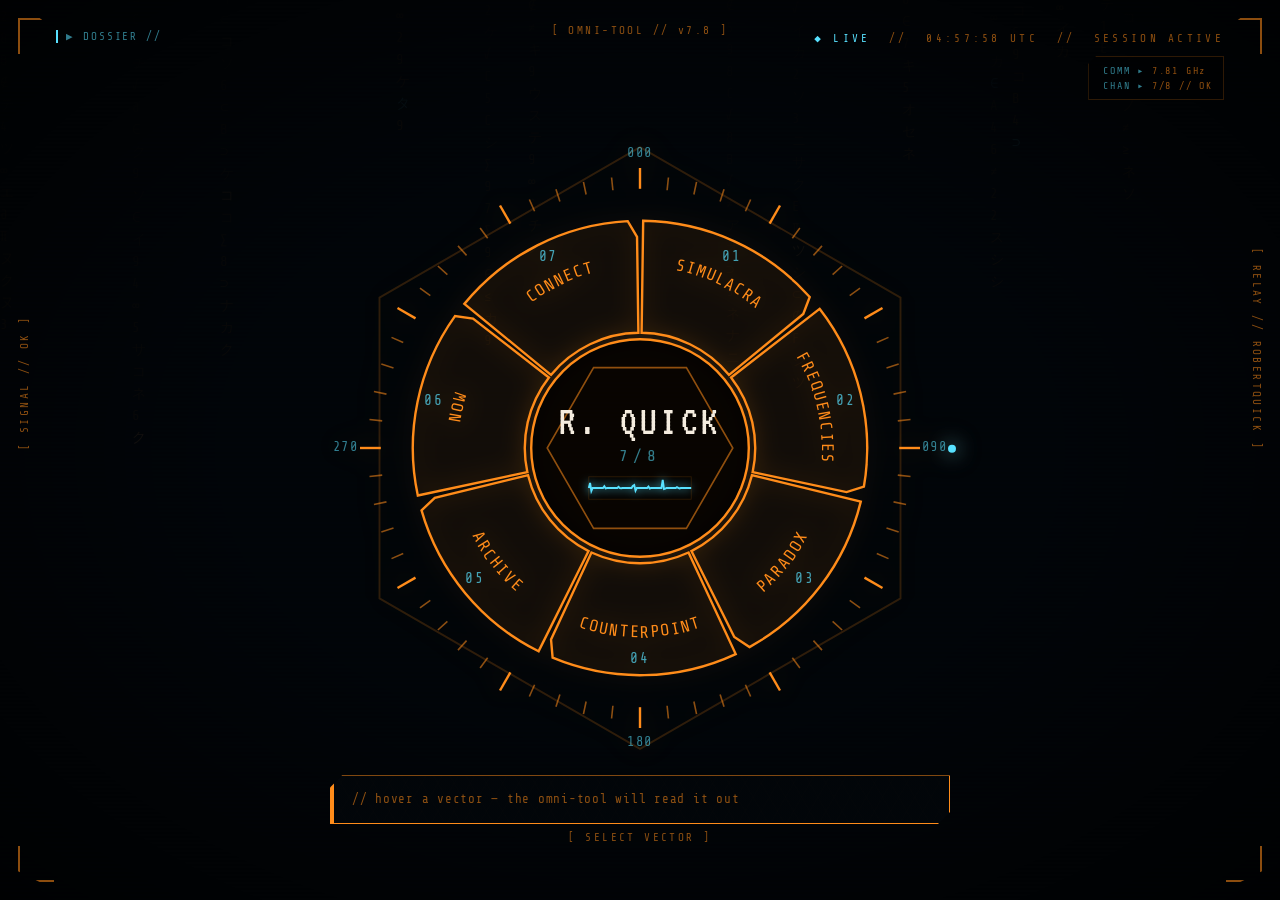
==== commit 03ebec3c: "Fix inner-page CSS mismatches and chrome overlap - Add proper styles for .paradox-card .num/.paradox" ====
--- a/site/index.html
+++ b/site/index.html
@@ -1,1363 +1,760 @@
 <!DOCTYPE html>
 <html lang="en">
 <head>
-  <meta charset="UTF-8" />
-  <meta name="viewport" content="width=device-width, initial-scale=1.0" />
-  <title>Robert Quick</title>
-  <link rel="preconnect" href="https://fonts.googleapis.com" />
-  <link rel="preconnect" href="https://fonts.gstatic.com" crossorigin />
-  <link href="https://fonts.googleapis.com/css2?family=Share+Tech+Mono&family=VT323&family=Space+Mono:ital,wght@0,400;0,700;1,400&display=swap" rel="stylesheet" />
-  <style>
-    :root {
-      --green: #00ff41;
-      --green-dim: #00cc33;
-      --green-faint: rgba(0,255,65,0.1);
-      --green-glow: rgba(0,255,65,0.4);
-      --magenta: #ff00aa;
-      --magenta-dim: #cc0088;
-      --magenta-faint: rgba(255,0,170,0.1);
-      --magenta-glow: rgba(255,0,170,0.4);
-      --cyan: #00eeff;
-      --cyan-faint: rgba(0,238,255,0.08);
-      --bg: #010806;
-      --bg-card: #020d07;
-      --bg-card-hover: #041209;
-      --border: rgba(0,255,65,0.18);
-      --border-bright: rgba(0,255,65,0.55);
-      --text-dim: rgba(0,255,65,0.5);
-      --font-mono: 'Share Tech Mono', monospace;
-      --font-display: 'VT323', monospace;
-      --font-body: 'Space Mono', monospace;
-    }
-
-    *, *::before, *::after { box-sizing: border-box; margin: 0; padding: 0; }
-    html { scroll-behavior: smooth; }
-
-    body {
-      background: var(--bg);
-      color: var(--green);
-      font-family: var(--font-mono);
-      overflow-x: hidden;
-      cursor: crosshair;
-    }
-
-    body::after {
-      content: '';
-      position: fixed;
-      inset: 0;
-      background: repeating-linear-gradient(
-        0deg, transparent, transparent 3px,
-        rgba(0,0,0,0.12) 3px, rgba(0,0,0,0.12) 4px
-      );
-      pointer-events: none;
-      z-index: 9998;
-    }
-
-    .noise-overlay {
-      position: fixed; inset: 0;
-      pointer-events: none; z-index: 9997; opacity: 0.035;
-      background-image: url("data:image/svg+xml,%3Csvg viewBox='0 0 512 512' xmlns='http://www.w3.org/2000/svg'%3E%3Cfilter id='n'%3E%3CfeTurbulence type='fractalNoise' baseFrequency='0.75' numOctaves='4' stitchTiles='stitch'/%3E%3C/filter%3E%3Crect width='100%25' height='100%25' filter='url(%23n)'/%3E%3C/svg%3E");
-    }
-
-    #rain {
-      position: fixed; top: 0; left: 0;
-      width: 100%; height: 100%;
-      pointer-events: none; z-index: 0; opacity: 0.18;
-    }
-
-    /* SCROLL PROGRESS */
-    #scroll-progress {
-      position: fixed;
-      top: 0; left: 0;
-      height: 2px;
-      width: 0%;
-      background: linear-gradient(90deg, var(--magenta), var(--cyan));
-      box-shadow: 0 0 8px var(--magenta-glow);
-      z-index: 1001;
-      transition: width 0.1s linear;
-    }
-
-    /* NAV */
-    nav {
-      position: fixed; top: 0; left: 0; right: 0;
-      z-index: 1000;
-      display: flex; justify-content: space-between; align-items: center;
-      padding: 1.1rem 2.5rem;
-      border-bottom: 1px solid var(--border);
-      background: rgba(1,8,6,0.94);
-      backdrop-filter: blur(12px);
-    }
-
-    .nav-logo {
-      font-family: var(--font-display);
-      font-size: 1.6rem; color: var(--green);
-      text-decoration: none; letter-spacing: 0.1em;
-      text-shadow: 0 0 10px var(--green-glow);
-      transition: color 0.2s, text-shadow 0.2s;
-    }
-    .nav-logo:hover { color: var(--magenta); text-shadow: 0 0 16px var(--magenta-glow); }
-
-    .nav-links { display: flex; gap: 1.5rem; list-style: none; }
-    .nav-links a {
-      color: var(--text-dim); text-decoration: none;
-      font-size: 0.68rem; letter-spacing: 0.12em;
-      transition: color 0.2s, text-shadow 0.2s;
-    }
-    .nav-links a:hover { color: var(--magenta); text-shadow: 0 0 10px var(--magenta-glow); }
-
-    /* HERO */
-    #hero {
-      min-height: 100vh;
-      display: flex; flex-direction: column;
-      justify-content: center; align-items: flex-start;
-      padding: 0 2.5rem; padding-top: 5rem;
-      position: relative; overflow: hidden; z-index: 1;
-    }
-
-    .hero-grid {
-      position: absolute; inset: 0;
-      background-image:
-        linear-gradient(rgba(0,255,65,0.03) 1px, transparent 1px),
-        linear-gradient(90deg, rgba(0,255,65,0.03) 1px, transparent 1px);
-      background-size: 50px 50px;
-      pointer-events: none;
-    }
-
-    .hero-vignette {
-      position: absolute; inset: 0;
-      background: radial-gradient(ellipse at center, transparent 40%, rgba(1,8,6,0.85) 100%);
-      pointer-events: none;
-    }
-
-    .hero-label {
-      font-size: 0.68rem; color: var(--text-dim); letter-spacing: 0.3em;
-      margin-bottom: 1.5rem; opacity: 0;
-      animation: fadeUp 0.6s ease forwards 0.4s;
-    }
-
-    .hero-title {
-      font-family: var(--font-display);
-      font-size: clamp(5rem, 14vw, 12rem);
-      line-height: 0.9; letter-spacing: 0.05em;
-      margin-bottom: 2.5rem; opacity: 0;
-      animation: glitchReveal 1s ease forwards 0.7s;
-      position: relative;
-    }
-    .hero-title::before, .hero-title::after {
-      content: attr(data-text);
-      position: absolute; top: 0; left: 0; width: 100%;
-    }
-    .hero-title::before {
-      color: var(--magenta);
-      clip-path: polygon(0 20%, 100% 20%, 100% 40%, 0 40%);
-      transform: translateX(-3px); opacity: 0;
-      animation: rgbShift1 8s ease-in-out infinite 2s;
-    }
-    .hero-title::after {
-      color: var(--cyan);
-      clip-path: polygon(0 60%, 100% 60%, 100% 80%, 0 80%);
-      transform: translateX(3px); opacity: 0;
-      animation: rgbShift2 8s ease-in-out infinite 2.3s;
-    }
-
-    .hero-quote {
-      max-width: 600px;
-      border-left: 2px solid var(--magenta-dim);
-      padding-left: 1.5rem; margin-bottom: 3rem;
-      opacity: 0; animation: fadeUp 0.6s ease forwards 1.2s;
-    }
-    .hero-quote blockquote {
-      font-size: 0.92rem; line-height: 1.9;
-      color: rgba(0,255,65,0.6); font-style: italic; margin-bottom: 0.6rem;
-    }
-    .hero-quote cite { font-size: 0.68rem; letter-spacing: 0.15em; color: var(--magenta-dim); }
-
-    .music-notation-container {
-      margin-bottom: 2.5rem;
-      margin-top: 1rem;
-      border: 1px solid var(--border);
-      padding: 1.75rem 2rem;
-      background: var(--bg-card);
-      max-width: 560px;
-      opacity: 0;
-      animation: fadeUp 0.6s ease forwards 1.4s;
-    }
-    .notation-label {
-      font-size: 0.58rem;
-      letter-spacing: 0.2em;
-      color: var(--magenta-dim);
-      margin-bottom: 1.25rem;
-    }
-    .staff-svg {
-      width: 100%; height: auto;
-      display: block;
-      margin-bottom: 0.75rem;
-    }
-    .notation-analysis {
-      font-size: 0.65rem;
-      line-height: 1.85;
-      color: rgba(0,255,65,0.4);
-      letter-spacing: 0.05em;
-      font-family: var(--font-body);
-    }
-
-    .hero-scroll {
-      font-size: 0.62rem; letter-spacing: 0.35em; color: var(--text-dim);
-      opacity: 0;
-      animation: fadeUp 0.6s ease forwards 1.6s, blink 2s step-end infinite 2.5s;
-    }
-
-    /* DIVIDER */
-    .divider {
-      width: 100%; max-width: 1200px; margin: 0 auto;
-      height: 1px;
-      background: linear-gradient(90deg, var(--magenta-dim), var(--green-dim), transparent);
-      position: relative; z-index: 1;
-    }
-
-    /* SECTIONS */
-    section {
-      padding: 7rem 2.5rem; max-width: 1200px;
-      margin: 0 auto; position: relative; z-index: 1;
-    }
-
-    .node-label { font-size: 0.63rem; letter-spacing: 0.3em; color: var(--text-dim); margin-bottom: 0.75rem; }
-
-    .section-title {
-      font-family: var(--font-display);
-      font-size: clamp(2.5rem, 5vw, 4.5rem);
-      letter-spacing: 0.1em; margin-bottom: 0.5rem; display: inline-block;
-    }
-    .section-title.magenta { color: var(--magenta); text-shadow: 0 0 20px var(--magenta-glow); }
-    .section-title.green   { color: var(--green);   text-shadow: 0 0 20px var(--green-glow); }
-    .section-title.cyan    { color: var(--cyan);     text-shadow: 0 0 20px rgba(0,238,255,0.4); }
-
-    .section-sub { font-size: 0.75rem; color: var(--text-dim); letter-spacing: 0.12em; margin-bottom: 3.5rem; }
-
-    /* THINKER CARDS */
-    .thinkers-grid {
-      display: grid;
-      grid-template-columns: repeat(auto-fill, minmax(300px, 1fr));
-      gap: 1.25rem;
-    }
-
-    .thinker-card {
-      border: 1px solid var(--border);
-      padding: 1.75rem; background: var(--bg-card);
-      position: relative; overflow: hidden;
-      transition: border-color 0.3s, box-shadow 0.3s, background 0.3s;
-      opacity: 0; transform: translateY(16px);
-    }
-    .thinker-card.visible { animation: fadeUp 0.45s ease forwards; }
-    .thinker-card::after {
-      content: ''; position: absolute;
-      bottom: 0; left: 0; right: 0; height: 1px;
-      background: linear-gradient(90deg, transparent, var(--magenta), transparent);
-      opacity: 0; transition: opacity 0.3s;
-    }
-    .thinker-card:hover {
-      border-color: rgba(255,0,170,0.4); background: var(--bg-card-hover);
-      box-shadow: 0 0 30px rgba(255,0,170,0.08), inset 0 0 40px rgba(255,0,170,0.03);
-    }
-    .thinker-card:hover::after { opacity: 1; }
-
-    /* tension card variant */
-    .thinker-card.tension {
-      border-color: rgba(0,238,255,0.2);
-      grid-column: span 2;
-    }
-    @media (max-width: 700px) { .thinker-card.tension { grid-column: span 1; } }
-    .thinker-card.tension:hover { border-color: rgba(0,238,255,0.5); box-shadow: 0 0 30px rgba(0,238,255,0.08); }
-    .thinker-card.tension::after { background: linear-gradient(90deg, transparent, var(--cyan), transparent); }
-
-    .thinker-num { font-size: 0.62rem; color: var(--magenta-dim); letter-spacing: 0.2em; margin-bottom: 0.9rem; }
-    .thinker-num.cyan-num { color: rgba(0,238,255,0.5); }
-
-    .thinker-name {
-      font-family: var(--font-display); font-size: 1.6rem;
-      letter-spacing: 0.08em; margin-bottom: 0.4rem;
-      transition: color 0.2s, text-shadow 0.2s;
-    }
-    .thinker-card:hover .thinker-name { color: var(--magenta); text-shadow: 0 0 12px var(--magenta-glow); }
-    .thinker-card.tension:hover .thinker-name { color: var(--cyan); text-shadow: 0 0 12px rgba(0,238,255,0.5); }
-
-    .thinker-tags { font-size: 0.62rem; color: var(--green-dim); letter-spacing: 0.12em; margin-bottom: 0; }
-
-    .tension-body {
-      margin-top: 1.25rem;
-      display: grid; grid-template-columns: 1fr 1fr;
-      gap: 1.5rem;
-    }
-    @media (max-width: 600px) { .tension-body { grid-template-columns: 1fr; } }
-
-    .tension-col-label {
-      font-size: 0.58rem; letter-spacing: 0.22em;
-      color: rgba(0,238,255,0.5); margin-bottom: 0.5rem;
-    }
-    .tension-text {
-      font-size: 0.75rem; line-height: 1.8;
-      color: rgba(0,255,65,0.45); font-family: var(--font-body);
-    }
-    .tension-fault {
-      margin-top: 1.25rem; padding-top: 1.25rem;
-      border-top: 1px solid rgba(0,238,255,0.15);
-      font-size: 0.75rem; line-height: 1.8;
-      color: rgba(0,238,255,0.5); font-family: var(--font-body);
-    }
-    .tension-fault-label {
-      font-size: 0.58rem; letter-spacing: 0.22em;
-      color: rgba(0,238,255,0.5); margin-bottom: 0.5rem;
-    }
-
-    /* ABOUT */
-    .about-text p {
-      font-family: var(--font-body); font-size: 0.88rem;
-      line-height: 2.1; color: rgba(0,255,65,0.55);
-      margin-bottom: 1.5rem; max-width: 660px;
-    }
-    .about-text p strong { color: var(--green); }
-    .about-tag {
-      display: inline-block; border: 1px solid var(--magenta-dim);
-      color: var(--magenta-dim); padding: 0.3rem 0.9rem;
-      font-size: 0.62rem; letter-spacing: 0.22em; margin-top: 0.5rem;
-    }
-
-    /* NOW */
-    .now-grid {
-      display: grid;
-      grid-template-columns: repeat(auto-fill, minmax(240px, 1fr));
-      gap: 1rem;
-    }
-    .now-item {
-      border: 1px solid var(--border); padding: 1.25rem 1.5rem;
-      background: var(--bg-card); transition: border-color 0.25s, box-shadow 0.25s;
-    }
-    .now-item:hover { border-color: rgba(0,255,65,0.4); box-shadow: 0 0 16px rgba(0,255,65,0.07); }
-    .now-label { font-size: 0.58rem; letter-spacing: 0.28em; color: var(--magenta-dim); margin-bottom: 0.6rem; }
-    .now-value { font-size: 0.82rem; color: var(--green); line-height: 1.6; }
-
-    /* FREQUENCIES */
-    .freq-graph { display: flex; flex-wrap: wrap; gap: 0.7rem; margin-bottom: 1rem; }
-
-    .freq-node {
-      border: 1px solid var(--border);
-      padding: 0.45rem 0.95rem;
-      font-size: 0.68rem; letter-spacing: 0.14em;
-      cursor: pointer; transition: all 0.2s ease;
-      background: var(--bg-card); user-select: none;
-    }
-    .freq-node.tier-1 { font-size: 0.8rem; padding: 0.55rem 1.15rem; border-color: rgba(0,255,65,0.3); color: rgba(0,255,65,0.9); }
-    .freq-node.tier-2 { font-size: 0.72rem; padding: 0.5rem 1rem; }
-    .freq-node.tier-3 { font-size: 0.63rem; color: rgba(0,255,65,0.6); }
-
-    .freq-node:hover, .freq-node.active {
-      border-color: var(--magenta); color: var(--magenta);
-      background: var(--magenta-faint);
-      box-shadow: 0 0 18px var(--magenta-glow), inset 0 0 12px rgba(255,0,170,0.05);
-      text-shadow: 0 0 8px var(--magenta-glow);
-    }
-    .freq-node.related {
-      border-color: rgba(0,255,65,0.5); color: rgba(0,255,65,0.65);
-      background: var(--green-faint); box-shadow: 0 0 8px rgba(0,255,65,0.12);
-    }
-    .freq-node.dimmed { border-color: rgba(0,255,65,0.07); color: rgba(0,255,65,0.18); }
-
-    .freq-tooltip {
-      position: fixed;
-      background: rgba(1,8,6,0.97);
-      border: 1px solid var(--magenta-dim); border-left: 3px solid var(--magenta);
-      padding: 0.8rem 1.1rem; font-size: 0.68rem; line-height: 1.7;
-      color: var(--text-dim); max-width: 300px;
-      pointer-events: none; z-index: 500;
-      opacity: 0; transition: opacity 0.15s;
-      box-shadow: 0 0 20px rgba(255,0,170,0.15);
-    }
-    .freq-tooltip.visible { opacity: 1; }
-    .freq-hint { font-size: 0.6rem; color: var(--text-dim); letter-spacing: 0.15em; margin-top: 1.25rem; }
-
-    /* PARADOX ENGINE */
-    .paradox-intro {
-      font-family: var(--font-body); font-size: 0.8rem;
-      line-height: 2; color: rgba(0,255,65,0.45);
-      max-width: 600px; margin-bottom: 3rem;
-    }
-
-    .paradox-grid {
-      display: grid;
-      grid-template-columns: repeat(auto-fill, minmax(340px, 1fr));
-      gap: 1.25rem;
-    }
-
-    .paradox-card {
-      border: 1px solid var(--border); background: var(--bg-card);
-      padding: 1.75rem; position: relative; overflow: hidden;
-      transition: border-color 0.3s, box-shadow 0.3s;
-      opacity: 0; transform: translateY(14px);
-    }
-    .paradox-card.visible { animation: fadeUp 0.45s ease forwards; }
-    .paradox-card::before {
-      content: ''; position: absolute;
-      top: 0; left: 0; width: 3px; height: 100%;
-      background: var(--magenta); box-shadow: 0 0 12px var(--magenta-glow);
-      opacity: 0; transition: opacity 0.3s;
-    }
-    .paradox-card:hover { border-color: rgba(0,238,255,0.35); box-shadow: 0 0 28px rgba(0,238,255,0.07); }
-    .paradox-card:hover::before { opacity: 1; }
-
-    .paradox-thinker { font-size: 0.58rem; letter-spacing: 0.25em; color: var(--magenta-dim); margin-bottom: 0.6rem; }
-    .paradox-statement {
-      font-family: var(--font-display); font-size: 1.45rem;
-      line-height: 1.3; letter-spacing: 0.04em; color: var(--green);
-      margin-bottom: 1rem; transition: color 0.3s, text-shadow 0.3s;
-    }
-    .paradox-card:hover .paradox-statement { color: var(--cyan); text-shadow: 0 0 10px rgba(0,238,255,0.4); }
-    .paradox-tension { font-size: 0.72rem; line-height: 1.75; color: rgba(0,255,65,0.45); font-style: italic; }
-    .paradox-divider { width: 2rem; height: 1px; background: var(--magenta); margin: 0.9rem 0; box-shadow: 0 0 6px var(--magenta-glow); }
-    .paradox-divider.cyan { background: var(--cyan); box-shadow: 0 0 6px rgba(0,238,255,0.4); }
-    .paradox-resolution { font-size: 0.68rem; line-height: 1.7; color: rgba(0,238,255,0.55); letter-spacing: 0.04em; }
-
-    /* UNRESOLVED VARIABLES */
-    .unresolved-list { display: flex; flex-direction: column; gap: 0; }
-
-    .unresolved-item {
-      padding: 2rem 0; border-bottom: 1px solid var(--border);
-      display: grid; grid-template-columns: 2.5rem 1fr;
-      gap: 1.5rem; align-items: start;
-      transition: background 0.2s;
-    }
-    .unresolved-item:first-child { border-top: 1px solid var(--border); }
-    .unresolved-item:hover { background: rgba(0,238,255,0.02); }
-
-    .unresolved-index {
-      font-size: 0.62rem; color: rgba(0,238,255,0.4);
-      letter-spacing: 0.2em; padding-top: 0.3rem;
-    }
-
-    .unresolved-question {
-      font-family: var(--font-display); font-size: 1.5rem;
-      line-height: 1.25; letter-spacing: 0.05em;
-      color: var(--green); margin-bottom: 0.75rem;
-      transition: color 0.3s;
-    }
-    .unresolved-item:hover .unresolved-question { color: var(--cyan); }
-
-    .unresolved-elaboration {
-      font-family: var(--font-body); font-size: 0.75rem;
-      line-height: 1.85; color: rgba(0,255,65,0.4);
-    }
-
-    .unresolved-status {
-      display: inline-block; margin-top: 0.75rem;
-      font-size: 0.58rem; letter-spacing: 0.2em;
-      color: rgba(0,238,255,0.4);
-      border: 1px solid rgba(0,238,255,0.15);
-      padding: 0.2rem 0.6rem;
-    }
-
-    /* COUNTERPOINT */
-    #counterpoint { position: relative; overflow: hidden; }
-    #counterpoint > * { position: relative; z-index: 1; }
-
-    .counterpoint-waveform {
-      position: absolute;
-      top: 0; left: 0; right: 0; bottom: 0;
-      pointer-events: none; z-index: 0;
-    }
-    .counterpoint-waveform canvas {
-      position: absolute;
-      top: 0; left: 0;
-      width: 100%; height: 100%;
-    }
-
-    .counterpoint-list { display: flex; flex-direction: column; gap: 0; }
-
-    .counterpoint-item {
-      padding: 2rem 0;
-      border-bottom: 1px solid rgba(0,255,65,0.12);
-      display: grid;
-      grid-template-columns: 2.5rem 1fr;
-      gap: 1.5rem; align-items: start;
-      transition: background 0.2s;
-    }
-    .counterpoint-item:first-child { border-top: 1px solid rgba(0,255,65,0.12); }
-    .counterpoint-item:hover { background: rgba(0,255,65,0.02); }
-
-    .counterpoint-marker {
-      font-size: 0.6rem; color: rgba(0,255,65,0.3);
-      letter-spacing: 0.15em; padding-top: 0.35rem;
-      font-family: var(--font-mono);
-    }
-
-    .counterpoint-observation {
-      font-family: var(--font-display);
-      font-size: 1.45rem; line-height: 1.3;
-      letter-spacing: 0.04em; color: var(--green);
-      margin-bottom: 0.8rem;
-      transition: color 0.3s;
-    }
-    .counterpoint-item:hover .counterpoint-observation {
-      color: rgba(0,255,65,0.85);
-    }
-
-    .counterpoint-elaboration {
-      font-family: var(--font-body);
-      font-size: 0.73rem; line-height: 1.9;
-      color: rgba(0,255,65,0.38);
-    }
-
-    /* READING */
-    .reading-item {
-      display: grid; grid-template-columns: 2rem 1fr auto;
-      gap: 1.25rem; align-items: start;
-      padding: 1.25rem 0; border-bottom: 1px solid var(--border);
-      transition: background 0.2s;
-    }
-    .reading-item:first-child { border-top: 1px solid var(--border); }
-    .reading-item:hover { background: rgba(255,0,170,0.02); }
-    .reading-num { font-size: 0.62rem; color: var(--magenta-dim); padding-top: 0.2rem; }
-    .reading-title { font-family: var(--font-display); font-size: 1.3rem; letter-spacing: 0.07em; margin-bottom: 0.25rem; }
-    .reading-author { font-size: 0.65rem; color: var(--text-dim); letter-spacing: 0.12em; margin-bottom: 0.5rem; }
-    .reading-note { font-size: 0.7rem; color: rgba(0,255,65,0.42); line-height: 1.65; font-style: italic; }
-    .reading-badge {
-      font-size: 0.58rem; letter-spacing: 0.15em; color: var(--magenta-dim);
-      border: 1px solid rgba(255,0,170,0.2); padding: 0.2rem 0.5rem;
-      white-space: nowrap; margin-top: 0.2rem;
-    }
-
-    /* CONNECT */
-    .connect-links { display: flex; gap: 1.25rem; flex-wrap: wrap; margin-top: 2rem; }
-    .connect-link {
-      border: 1px solid var(--border); padding: 0.7rem 1.75rem;
-      color: var(--green); text-decoration: none; font-size: 0.72rem;
-      letter-spacing: 0.2em; transition: all 0.25s;
-      background: var(--bg-card); position: relative; overflow: hidden;
-    }
-    .connect-link::before {
-      content: ''; position: absolute; bottom: 0; left: 0;
-      width: 0; height: 2px; background: var(--magenta);
-      box-shadow: 0 0 8px var(--magenta-glow); transition: width 0.3s;
-    }
-    .connect-link:hover {
-      border-color: var(--magenta-dim); color: var(--magenta);
-      box-shadow: 0 0 20px rgba(255,0,170,0.12); text-shadow: 0 0 8px var(--magenta-glow);
-    }
-    .connect-link:hover::before { width: 100%; }
-
-    footer {
-      padding: 2rem 2.5rem; border-top: 1px solid var(--border);
-      display: flex; justify-content: space-between; align-items: center;
-      font-size: 0.62rem; color: var(--text-dim); letter-spacing: 0.15em;
-      position: relative; z-index: 1;
-    }
-    footer span:last-child { color: var(--magenta-dim); }
-
-    /* ANIMATIONS */
-    @keyframes fadeUp {
-      from { opacity: 0; transform: translateY(16px); }
-      to   { opacity: 1; transform: translateY(0); }
-    }
-    @keyframes glitchReveal {
-      0%   { opacity: 0; transform: translateX(-6px) skewX(-1deg); filter: blur(3px); }
-      15%  { opacity: 1; transform: translateX(4px) skewX(1deg); }
-      30%  { transform: translateX(-2px) skewX(0); }
-      50%  { transform: translateX(1px); }
-      100% { opacity: 1; transform: translateX(0); }
-    }
-    @keyframes rgbShift1 {
-      0%, 85%, 100% { opacity: 0; }
-      87%, 89% { opacity: 0.7; transform: translateX(-4px); }
-      88% { opacity: 0; }
-    }
-    @keyframes rgbShift2 {
-      0%, 85%, 100% { opacity: 0; }
-      87%, 89% { opacity: 0.7; transform: translateX(4px); }
-      88% { opacity: 0; }
-    }
-    @keyframes blink {
-      0%, 100% { opacity: 1; } 50% { opacity: 0; }
-    }
-
-    .scroll-reveal {
-      opacity: 0; transform: translateY(14px);
-      transition: opacity 0.55s ease, transform 0.55s ease;
-    }
-    .scroll-reveal.visible { opacity: 1; transform: translateY(0); }
-
-    @media (max-width: 640px) {
-      nav { padding: 1rem 1.25rem; }
-      .nav-links { gap: 0.75rem; }
-      section { padding: 5rem 1.25rem; }
-      #hero { padding: 0 1.25rem; padding-top: 5rem; }
-      footer { flex-direction: column; gap: 0.75rem; }
-    }
-  </style>
+<meta charset="UTF-8" />
+<meta name="viewport" content="width=device-width, initial-scale=1.0" />
+<title>robertquick.org // omni v2</title>
+<link rel="preconnect" href="https://fonts.googleapis.com" />
+<link rel="preconnect" href="https://fonts.gstatic.com" crossorigin />
+<link href="https://fonts.googleapis.com/css2?family=Share+Tech+Mono&family=VT323&display=swap" rel="stylesheet" />
+<style>
+  :root {
+    --bg: #02060a;
+    --orange: #ff8c1a;
+    --orange-bright: #ffae5e;
+    --orange-dim: rgba(255,140,26,0.55);
+    --orange-faint: rgba(255,140,26,0.18);
+    --cyan: #58e1ff;
+    --cyan-dim: rgba(88,225,255,0.55);
+    --white: #f4ecdf;
+  }
+  * { box-sizing: border-box; margin: 0; padding: 0; }
+  html, body {
+    height: 100%;
+    background: var(--bg);
+    color: var(--orange);
+    font-family: 'Share Tech Mono', monospace;
+    overflow: hidden;
+  }
+
+  #rain {
+    position: fixed; inset: 0;
+    z-index: 0;
+    opacity: 0.07;
+    pointer-events: none;
+  }
+  body::before {
+    content: ""; position: fixed; inset: 0;
+    background: repeating-linear-gradient(
+      0deg, rgba(0,0,0,0) 0px, rgba(0,0,0,0) 2px,
+      rgba(0,0,0,0.18) 3px, rgba(0,0,0,0) 4px);
+    z-index: 1; pointer-events: none;
+  }
+  body::after {
+    content: ""; position: fixed; inset: 0;
+    background: radial-gradient(ellipse at center, transparent 45%, rgba(0,0,0,0.7) 100%);
+    z-index: 2; pointer-events: none;
+  }
+  /* hologram flicker */
+  @keyframes holo-flicker {
+    0%, 97%, 100% { opacity: 1; }
+    98% { opacity: 0.94; }
+    99% { opacity: 0.98; }
+  }
+  main, .hud, .topbar, .readout, .ticker, .comm, .dossier {
+    animation: holo-flicker 18s infinite;
+  }
+
+  /* ── HUD frame: hex corners ───────────────────────── */
+  .hud {
+    position: fixed;
+    inset: 18px;
+    z-index: 3;
+    pointer-events: none;
+  }
+  .hud .corner {
+    position: absolute;
+    width: 36px; height: 36px;
+    border: 2px solid var(--orange-dim);
+  }
+  .hud .corner.tl {
+    top: 0; left: 0;
+    clip-path: polygon(0 0, 60% 0, 100% 30%, 100% 100%, 0 100%);
+    border-right: none; border-bottom: none;
+  }
+  .hud .corner.tr {
+    top: 0; right: 0;
+    clip-path: polygon(40% 0, 100% 0, 100% 100%, 0 100%, 0 30%);
+    border-left: none; border-bottom: none;
+  }
+  .hud .corner.bl {
+    bottom: 0; left: 0;
+    clip-path: polygon(0 0, 100% 0, 100% 100%, 60% 100%, 0 70%);
+    border-right: none; border-top: none;
+  }
+  .hud .corner.br {
+    bottom: 0; right: 0;
+    clip-path: polygon(0 0, 100% 0, 100% 70%, 40% 100%, 0 100%);
+    border-left: none; border-top: none;
+  }
+
+  .hud-label {
+    position: absolute;
+    color: var(--orange-dim);
+    font-size: 11px;
+    letter-spacing: 0.22em;
+  }
+  .hud-label.top    { top: 6px; left: 50%; transform: translateX(-50%); white-space: nowrap; }
+  .hud-label.bottom { bottom: 38px; left: 50%; transform: translateX(-50%); white-space: nowrap; }
+  .hud-label.left   { top: 50%; left: 6px; transform: translateY(-50%) rotate(-90deg); transform-origin: left center; }
+  .hud-label.right  { top: 50%; right: 6px; transform: translateY(-50%) rotate(90deg); transform-origin: right center; }
+
+  /* Top bar — right-aligned to avoid colliding with hud-label-top and dossier */
+  .topbar {
+    position: fixed;
+    top: 32px; right: 56px;
+    z-index: 4;
+    color: var(--orange-dim);
+    font-size: 11px;
+    letter-spacing: 0.3em;
+  }
+  .topbar .live { color: var(--cyan); }
+  .topbar .live::before { content: "◆ "; color: var(--cyan); }
+
+  /* Dossier link top-left */
+  .dossier {
+    position: fixed;
+    top: 30px; left: 56px;
+    z-index: 5;
+    font-size: 11px;
+    letter-spacing: 0.18em;
+    color: var(--cyan-dim);
+    text-decoration: none;
+    border-left: 2px solid var(--cyan);
+    padding-left: 8px;
+    pointer-events: auto;
+  }
+  .dossier:hover { color: var(--cyan); }
+
+  /* Comm widget — top-right under topbar */
+  .comm {
+    position: fixed;
+    top: 56px; right: 56px;
+    z-index: 4;
+    font-size: 10px;
+    letter-spacing: 0.18em;
+    color: var(--orange-dim);
+    border: 1px solid var(--orange-faint);
+    padding: 6px 10px 6px 14px;
+    clip-path: polygon(8px 0, 100% 0, 100% 100%, 0 100%, 0 8px);
+    background: rgba(0,0,0,0.4);
+    line-height: 1.5;
+  }
+  .comm .key { color: var(--cyan-dim); }
+
+  /* Telemetry ticker */
+  .ticker {
+    position: fixed;
+    bottom: 14px; left: 0; right: 0;
+    z-index: 4;
+    color: var(--orange-faint);
+    font-size: 10.5px;
+    letter-spacing: 0.18em;
+    overflow: hidden;
+    white-space: nowrap;
+    text-align: center;
+  }
+  .ticker-track {
+    display: inline-block;
+    padding-left: 100%;
+    animation: tick 80s linear infinite;
+  }
+  @keyframes tick { to { transform: translateX(-100%); } }
+
+  /* Diagnostic flash line above ticker */
+  .diag {
+    position: fixed;
+    bottom: 28px; left: 0; right: 0;
+    z-index: 4;
+    text-align: center;
+    color: var(--cyan-dim);
+    font-size: 10.5px;
+    letter-spacing: 0.2em;
+    opacity: 0;
+    transition: opacity 0.18s;
+  }
+  .diag.show { opacity: 1; }
+
+  /* Center stage */
+  main {
+    position: relative; z-index: 3;
+    height: 100%; display: flex;
+    align-items: center; justify-content: center;
+  }
+  .ring-wrap {
+    position: relative;
+    width: min(82vmin, 640px);
+    aspect-ratio: 1 / 1;
+  }
+  .ring-svg {
+    width: 100%; height: 100%;
+    overflow: visible;
+    filter: drop-shadow(0 0 12px rgba(255,140,26,0.25));
+  }
+
+  /* Segment styles */
+  .seg {
+    fill: rgba(255,140,26,0.06);
+    stroke: var(--orange);
+    stroke-width: 1.5;
+    cursor: pointer;
+    transition: fill 0.18s ease, stroke 0.18s ease;
+  }
+  .seg:hover, .seg.focus {
+    fill: rgba(255,140,26,0.22);
+    stroke: var(--cyan);
+    filter: drop-shadow(0 0 8px rgba(88,225,255,0.6));
+  }
+  .seg.flash {
+    animation: segflash 0.55s ease-out;
+  }
+  @keyframes segflash {
+    0%   { fill: rgba(88,225,255,0.4); }
+    100% { fill: rgba(255,140,26,0.06); }
+  }
+  .seg.activate {
+    animation: segactivate 0.32s ease-in forwards;
+  }
+  @keyframes segactivate {
+    0%   { fill: rgba(255,140,26,0.06); }
+    100% { fill: rgba(255,140,26,0.95); }
+  }
+
+  .seg-num {
+    fill: var(--cyan);
+    font-family: 'Share Tech Mono', monospace;
+    font-size: 9px;
+    letter-spacing: 0.12em;
+    pointer-events: none;
+    text-anchor: middle;
+    dominant-baseline: middle;
+    opacity: 0.7;
+  }
+  .seg-label {
+    fill: var(--orange);
+    font-family: 'Share Tech Mono', monospace;
+    font-size: 10.5px;
+    letter-spacing: 0.08em;
+    pointer-events: none;
+    text-anchor: middle;
+    dominant-baseline: middle;
+  }
+
+  /* Tick marks */
+  .tick { stroke: var(--orange-dim); stroke-width: 1; }
+  .tick.major { stroke: var(--orange); stroke-width: 1.5; }
+  .tick-num {
+    fill: var(--cyan-dim);
+    font-family: 'Share Tech Mono', monospace;
+    font-size: 8.5px;
+    letter-spacing: 0.1em;
+    text-anchor: middle;
+    dominant-baseline: middle;
+  }
+
+  /* Hex containment frame */
+  .hex-frame {
+    fill: none;
+    stroke: var(--orange-faint);
+    stroke-width: 1.2;
+    transform-origin: 50% 50%;
+    animation: hexrot 60s linear infinite;
+  }
+  @keyframes hexrot { to { transform: rotate(360deg); } }
+
+  /* Sonar pulse */
+  .sonar {
+    fill: none;
+    stroke: var(--orange);
+    stroke-width: 1.2;
+    transform-origin: 50% 50%;
+    animation: sonar 4.2s ease-out infinite;
+    opacity: 0;
+  }
+  @keyframes sonar {
+    0%   { r: 60; opacity: 0; }
+    20%  { opacity: 0.5; }
+    100% { r: 175; opacity: 0; }
+  }
+
+  /* Orbiting tracer */
+  .tracer-orbit {
+    fill: none;
+    stroke: none;
+  }
+  .tracer {
+    fill: var(--cyan);
+    filter: drop-shadow(0 0 6px var(--cyan));
+  }
+
+  /* Hub */
+  .hub-bg { fill: rgba(0,0,0,0.85); stroke: var(--orange); stroke-width: 1.5; }
+  .hub-hex {
+    fill: none; stroke: var(--orange-dim); stroke-width: 1;
+    transform-origin: 50% 50%;
+    animation: hubhex 24s linear infinite;
+  }
+  @keyframes hubhex { to { transform: rotate(-360deg); } }
+  .hub-name {
+    fill: var(--white);
+    font-family: 'VT323', monospace;
+    font-size: 26px;
+    letter-spacing: 0.08em;
+    text-anchor: middle;
+    dominant-baseline: middle;
+  }
+  .hub-sub {
+    fill: var(--cyan-dim);
+    font-family: 'Share Tech Mono', monospace;
+    font-size: 10px;
+    letter-spacing: 0.32em;
+    text-anchor: middle;
+  }
+  /* Heartbeat ECG */
+  .ecg-frame {
+    fill: rgba(0,0,0,0.5);
+    stroke: var(--orange-faint);
+    stroke-width: 0.5;
+  }
+  .ecg-line {
+    fill: none;
+    stroke: var(--cyan);
+    stroke-width: 1.2;
+    filter: drop-shadow(0 0 3px var(--cyan));
+  }
+  .hub-pulse {
+    transform-origin: 50% 50%;
+  }
+
+  /* ─── Codex card readout ─── */
+  .readout {
+    position: fixed;
+    left: 50%;
+    bottom: 76px;
+    transform: translateX(-50%);
+    z-index: 5;
+    width: min(620px, 90vw);
+    color: var(--orange);
+    background:
+      linear-gradient(rgba(2,6,10,0.92), rgba(2,6,10,0.92)),
+      repeating-linear-gradient(60deg,
+        rgba(255,140,26,0.06) 0 1px,
+        transparent 1px 14px),
+      repeating-linear-gradient(-60deg,
+        rgba(255,140,26,0.06) 0 1px,
+        transparent 1px 14px);
+    border: 1px solid var(--orange);
+    clip-path: polygon(12px 0, 100% 0, 100% calc(100% - 12px), calc(100% - 12px) 100%, 0 100%, 0 12px);
+    padding: 0.85rem 1.1rem 0.85rem 1.3rem;
+    font-size: 12.5px;
+    letter-spacing: 0.06em;
+    line-height: 1.55;
+    opacity: 0;
+    transition: opacity 0.18s ease;
+    box-shadow: 0 0 18px rgba(255,140,26,0.16), inset 3px 0 0 var(--orange);
+  }
+  .readout.show { opacity: 1; }
+  .readout .codex-title {
+    color: var(--white);
+    font-size: 14px;
+    letter-spacing: 0.18em;
+    border-bottom: 1px solid var(--cyan-dim);
+    padding-bottom: 4px;
+    margin-bottom: 6px;
+  }
+  .readout .row { display: flex; gap: 0.8em; }
+  .readout .row .key { color: var(--cyan); min-width: 110px; }
+  .readout .row .val { color: var(--orange); }
+  .readout .stamp {
+    position: absolute;
+    bottom: 6px; right: 14px;
+    color: var(--orange-faint);
+    font-size: 10px;
+    letter-spacing: 0.2em;
+  }
+  .readout .empty { color: var(--orange-dim); }
+
+  /* HUD label dynamic injection (idle diagnostics overwrites) */
+  .swap { transition: opacity 0.2s; }
+</style>
 </head>
 <body>
-  <div id="scroll-progress"></div>
-  <div class="noise-overlay"></div>
-  <canvas id="rain"></canvas>
-
-  <nav>
-    <a href="#hero" class="nav-logo">RQ //</a>
-    <ul class="nav-links">
-      <li><a href="#simulacra">// Simulacra</a></li>
-      <li><a href="#about">// Signal</a></li>
-      <li><a href="#frequencies">// Freq</a></li>
-      <li><a href="#paradox">// Paradox</a></li>
-      <li><a href="#unresolved">// Variables</a></li>
-      <li><a href="#counterpoint">// Counterpoint</a></li>
-      <li><a href="#reading">// Archive</a></li>
-      <li><a href="#connect">// Connect</a></li>
-    </ul>
-  </nav>
-
-  <!-- HERO -->
-  <section id="hero">
-    <div class="hero-grid"></div>
-    <div class="hero-vignette"></div>
-    <div class="hero-label">// entering the simulation &nbsp;&nbsp; ♩= 7/8</div>
-    <h1 class="hero-title" data-text="ROBERT&#10;QUICK">ROBERT<br>QUICK</h1>
-    <div class="hero-quote">
-      <blockquote>"The simulacrum is never what hides the truth — it is truth that hides the fact that there is none. The simulacrum is true."</blockquote>
-      <cite>— Jean Baudrillard, Simulacra and Simulation</cite>
-    </div>
-    <!-- THE ILLUSIVE MAN — grand staff, pedal point, voice leading -->
-    <div class="music-notation-container" style="border: 1px solid var(--border); padding: 2.5rem; background: var(--bg-card); position: relative; overflow: hidden; box-shadow: 0 0 20px rgba(0,255,65,0.05); max-width: 560px; opacity: 0; animation: fadeUp 0.6s ease forwards 1.4s;">
-      <div class="notation-header" style="display: flex; justify-content: space-between; align-items: center; margin-bottom: 2rem; border-bottom: 1px solid var(--border); padding-bottom: 1rem;">
-        <div class="notation-label" style="font-size: 0.7rem; letter-spacing: 0.4em; color: var(--magenta); font-family: var(--font-display);">// SYSTEM_SPEC: HARMONIC_DECOMPOSITION [NODE_10]</div>
-        <div class="notation-status" style="font-size: 0.6rem; color: var(--green-dim); font-family: monospace;">STATUS: OPERATIONAL [DESCENT_LOOP]</div>
-      </div>
-      <svg viewBox="0 0 600 270" class="staff-svg" style="width: 100%; filter: drop-shadow(0 0 8px var(--green-glow));">
-
-        <!-- ══ STAFF LINES ══ -->
-        <!-- Treble: F5=40, D5=52, B4=64, G4=76, E4=88 | D4=100 ledger below -->
-        <g stroke="rgba(0,255,65,0.15)" stroke-width="1">
-          <path d="M50 40h500 M50 52h500 M50 64h500 M50 76h500 M50 88h500"/>
-        </g>
-        <!-- Bass -->
-        <g stroke="rgba(0,255,65,0.15)" stroke-width="1">
-          <path d="M50 140h500 M50 152h500 M50 164h500 M50 176h500 M50 188h500"/>
-        </g>
-
-        <!-- Grand staff brace -->
-        <line x1="50" y1="40" x2="50" y2="188" stroke="rgba(0,255,65,0.3)" stroke-width="1.5"/>
-
-        <!-- Treble clef -->
-        <text x="55" y="78" font-size="45" font-family="serif" fill="var(--green)" opacity="0.7">𝄞</text>
-        <!-- Bass clef -->
-        <text x="55" y="165" font-size="40" font-family="serif" fill="var(--green)" opacity="0.7">𝄢</text>
-
-        <!-- Time sig 7/8 treble -->
-        <text x="100" y="60" font-size="24" font-family="var(--font-display)" fill="var(--magenta)">7</text>
-        <text x="100" y="82" font-size="24" font-family="var(--font-display)" fill="var(--magenta)">8</text>
-        <!-- Time sig 7/8 bass -->
-        <text x="100" y="156" font-size="24" font-family="var(--font-display)" fill="var(--magenta)">7</text>
-        <text x="100" y="178" font-size="24" font-family="var(--font-display)" fill="var(--magenta)">8</text>
-
-        <!-- Opening barline -->
-        <line x1="128" y1="40"  x2="128" y2="88"  stroke="rgba(0,255,65,0.3)" stroke-width="1"/>
-        <line x1="128" y1="140" x2="128" y2="188" stroke="rgba(0,255,65,0.3)" stroke-width="1"/>
-
-        <!-- ══ BASS: SINGLE LOW A PEDAL ══ -->
-        <circle cx="160" cy="182" r="5.5" fill="var(--cyan)" opacity="0.8"/>
-        <line x1="155" y1="182" x2="155" y2="210" stroke="var(--cyan)" stroke-width="1.2" opacity="0.6"/>
-        <path d="M166 182 L520 182" stroke="var(--cyan)" stroke-width="0.8" fill="none" opacity="0.18" stroke-dasharray="5,4"/>
-        <text x="152" y="222" font-size="8" font-family="Share Tech Mono,monospace" fill="rgba(0,238,255,0.4)">A</text>
-        <text x="163" y="222" font-size="7" font-family="Share Tech Mono,monospace" fill="rgba(0,238,255,0.3)">// pedal</text>
-
-        <!-- ══ TREBLE: ALL 7 NOTES A–E–G–E–F–D–E ══ -->
-        <!-- Structural notes (A,G,F,D) = larger, brighter -->
-        <!-- Neighbor E notes = smaller, dimmer -->
-
-        <!-- 1. A4 = y70 — structural, magenta -->
-        <circle cx="150" cy="70" r="6" fill="var(--magenta)" opacity="0.95"/>
-        <line x1="156" y1="70" x2="156" y2="35" stroke="var(--green)" stroke-width="1.4" opacity="0.7"/>
-        <text x="144" y="112" font-size="8" font-family="Share Tech Mono,monospace" fill="rgba(255,0,170,0.65)">A</text>
-
-        <!-- 2. E4 = y88 — neighbor, small dim -->
-        <circle cx="205" cy="88" r="4" fill="var(--green-dim)" opacity="0.5"/>
-        <line x1="209" y1="88" x2="209" y2="60" stroke="var(--green)" stroke-width="1" opacity="0.35"/>
-        <text x="199" y="112" font-size="7" font-family="Share Tech Mono,monospace" fill="rgba(0,255,65,0.25)">E</text>
-
-        <!-- 3. G4 = y76 — structural, green -->
-        <circle cx="260" cy="76" r="6" fill="var(--green)" opacity="0.9"/>
-        <line x1="266" y1="76" x2="266" y2="41" stroke="var(--green)" stroke-width="1.4" opacity="0.7"/>
-        <text x="254" y="112" font-size="8" font-family="Share Tech Mono,monospace" fill="rgba(0,255,65,0.6)">G</text>
-
-        <!-- 4. E4 = y88 — neighbor, small dim -->
-        <circle cx="310" cy="88" r="4" fill="var(--green-dim)" opacity="0.5"/>
-        <line x1="314" y1="88" x2="314" y2="60" stroke="var(--green)" stroke-width="1" opacity="0.35"/>
-        <text x="304" y="112" font-size="7" font-family="Share Tech Mono,monospace" fill="rgba(0,255,65,0.25)">E</text>
-
-        <!-- 5. F4 = y82 — structural, green -->
-        <circle cx="360" cy="82" r="6" fill="var(--green)" opacity="0.9"/>
-        <line x1="366" y1="82" x2="366" y2="47" stroke="var(--green)" stroke-width="1.4" opacity="0.7"/>
-        <text x="354" y="112" font-size="8" font-family="Share Tech Mono,monospace" fill="rgba(0,255,65,0.6)">F</text>
-
-        <!-- 6. D4 = y100 — structural, below staff, ledger, cyan -->
-        <line x1="404" y1="100" x2="428" y2="100" stroke="rgba(0,255,65,0.4)" stroke-width="1"/>
-        <circle cx="416" cy="100" r="6" fill="var(--cyan)" opacity="0.9"/>
-        <line x1="422" y1="100" x2="422" y2="65" stroke="var(--green)" stroke-width="1.4" opacity="0.7"/>
-        <text x="410" y="118" font-size="8" font-family="Share Tech Mono,monospace" fill="rgba(0,238,255,0.65)">D</text>
-
-        <!-- 7. E4 = y88 — rebound, magenta, medium -->
-        <circle cx="475" cy="88" r="5" fill="var(--magenta)" opacity="0.7"/>
-        <line x1="480" y1="88" x2="480" y2="55" stroke="var(--green)" stroke-width="1.2" opacity="0.6"/>
-        <text x="469" y="112" font-size="8" font-family="Share Tech Mono,monospace" fill="rgba(255,0,170,0.5)">E</text>
-
-        <!-- ══ STRUCTURAL DESCENT PATH: A→G→F→D (over the top) ══ -->
-        <path d="M150 70 L260 76 L360 82 L416 100"
-          stroke="var(--magenta)" stroke-width="1.5"
-          fill="none" opacity="0.5" stroke-dasharray="5,2"/>
-
-        <!-- ══ REBOUND PATH: D→E ══ -->
-        <path d="M422 100 C 442 95 460 90 470 88"
-          stroke="var(--cyan)" stroke-width="1.2" fill="none" opacity="0.5" stroke-dasharray="2,2"/>
-
-        <!-- ══ RETURN LOOP ARROW ══ -->
-        <path d="M480 88 C 525 105 560 215 300 235 C 100 244 50 218 50 185"
-          stroke="var(--green-dim)" stroke-width="1" fill="none" opacity="0.28" stroke-dasharray="3,3"/>
-        <polygon points="46,177 50,189 56,178" fill="var(--green-dim)" opacity="0.38"/>
-
-        <!-- ══ FINAL DOUBLE BARLINE + REPEAT DOTS ══ -->
-        <line x1="548" y1="40"  x2="548" y2="88"  stroke="rgba(0,255,65,0.45)" stroke-width="1.5"/>
-        <line x1="555" y1="40"  x2="555" y2="88"  stroke="rgba(0,255,65,0.45)" stroke-width="3.5"/>
-        <line x1="548" y1="140" x2="548" y2="188" stroke="rgba(0,255,65,0.45)" stroke-width="1.5"/>
-        <line x1="555" y1="140" x2="555" y2="188" stroke="rgba(0,255,65,0.45)" stroke-width="3.5"/>
-        <circle cx="538" cy="58"  r="3.5" fill="var(--green)" opacity="0.6"/>
-        <circle cx="538" cy="70"  r="3.5" fill="var(--green)" opacity="0.6"/>
-        <circle cx="538" cy="156" r="3.5" fill="var(--green)" opacity="0.6"/>
-        <circle cx="538" cy="168" r="3.5" fill="var(--green)" opacity="0.6"/>
-
-        <!-- footer -->
-        <text x="390" y="258" font-size="8" font-family="monospace" fill="var(--green-dim)" opacity="0.45">// truth prevails</text>
-
-      </svg>
-      <div class="notation-analysis" style="font-size: 0.68rem; color: rgba(0,255,65,0.4); line-height: 1.9; margin-top: 1.5rem; border-top: 1px solid var(--border); padding-top: 1rem;">
-        // RHYTHM: 7/8 pulse (3+2+2). Asymmetry generates perpetual disquiet.<br>
-        // FOUNDATION: Low A pedal — brooding tonic anchor.<br>
-        // DESCENT: A–E–G–E–F–D–E. Structural path A→G→F→D. E is lower anchor between each step.<br>
-        // NOTE: stylized deconstruction, not transcription. the map is not the territory.
-      </div>
-    </div>    <div class="hero-scroll">↓ ATTACCA</div>
-  </section>
-
-  <div class="divider"></div>
-
-  <!-- SIMULACRA -->
-  <section id="simulacra">
-    <div class="node-label">// node_01 — theoretical cartography</div>
-    <h2 class="section-title green">SIMULACRA</h2>
-    <p class="section-sub">Frameworks actively in use — not a reading list</p>
-    <div class="thinkers-grid">
-
-      <div class="thinker-card">
-        <div class="thinker-num">01 ——</div>
-        <div class="thinker-name">Michel Foucault</div>
-        <div class="thinker-tags">Power / Knowledge / Genealogy / Biopolitics</div>
-      </div>
-
-      <div class="thinker-card">
-        <div class="thinker-num">02 ——</div>
-        <div class="thinker-name">Jean Baudrillard</div>
-        <div class="thinker-tags">Simulacra / Hyperreality / Seduction / Sign Value</div>
-      </div>
-
-      <div class="thinker-card">
-        <div class="thinker-num">03 ——</div>
-        <div class="thinker-name">Deleuze &amp; Guattari</div>
-        <div class="thinker-tags">Rhizomatics / Becoming / Desiring-Machines / Immanence</div>
-      </div>
-
-      <div class="thinker-card">
-        <div class="thinker-num">04 ——</div>
-        <div class="thinker-name">Friedrich Nietzsche</div>
-        <div class="thinker-tags">Will to Power / Perspectivism / Genealogy of Morals</div>
-      </div>
-
-      <div class="thinker-card">
-        <div class="thinker-num">05 ——</div>
-        <div class="thinker-name">Baruch Spinoza</div>
-        <div class="thinker-tags">Substance Monism / Conatus / Affect / Deus sive Natura</div>
-      </div>
-
-      <!-- TENSION CARD: Baudrillard vs Debord -->
-      <div class="thinker-card">
-        <div class="thinker-num">06 ——</div>
-        <div class="thinker-name">Mark Fisher</div>
-        <div class="thinker-tags">Capitalist Realism / Hauntology / Affective Capture</div>
-      </div>
-
-      <div class="thinker-card">
-        <div class="thinker-num">07 ——</div>
-        <div class="thinker-name">Thomas Metzinger</div>
-        <div class="thinker-tags">Phenomenal Self-Model / Being No One / Consciousness as Simulation</div>
-      </div>
-
-      <div class="thinker-card">
-        <div class="thinker-num">08 ——</div>
-        <div class="thinker-name">David Chalmers</div>
-        <div class="thinker-tags">The Hard Problem / Phenomenal Consciousness / The Explanatory Gap</div>
-      </div>
-
-      <div class="thinker-card">
-        <div class="thinker-num">09 ——</div>
-        <div class="thinker-name">Derek Parfit</div>
-        <div class="thinker-tags">Personal Identity / Reasons & Persons / Reductionism about the Self</div>
-      </div>
-
-      <div class="thinker-card">
-        <div class="thinker-num">10 ——</div>
-        <div class="thinker-name">Douglas Hofstadter</div>
-        <div class="thinker-tags">Strange Loops / GEB / Emergent Self / Tangled Hierarchies</div>
-      </div>
-
-      <div class="thinker-card tension">
-        <div class="thinker-num cyan-num">TENSION ——</div>
-        <div class="thinker-name">Baudrillard vs. Debord</div>
-        <div class="thinker-tags">Hyperreality / The Integrated Spectacle / Simulation / Representation</div>
-        <div class="tension-body">
-          <div>
-            <div class="tension-col-label">// DEBORD HOLDS</div>
-            <div class="tension-text">The spectacle is still representation — images mediating real social relations. The real exists beneath the image, distorted but recoverable. Détournement works because there is something to détourne toward. Critique retains purchase.</div>
-          </div>
-          <div>
-            <div class="tension-col-label">// BAUDRILLARD ANSWERS</div>
-            <div class="tension-text">Debord didn't go far enough. The spectacle has collapsed into the real — there is no longer a "beneath." The image doesn't distort reality; it replaces it. Détournement is absorbed as content. The map has eaten the territory entirely.</div>
-          </div>
-        </div>
-        <div class="tension-fault">
-          <div class="tension-fault-label">// THE FAULT LINE</div>
-          Whether critique is still structurally possible — or whether the Integrated Spectacle has made critique itself a spectacle. Debord ended in silence. Baudrillard kept writing. Neither fully resolved the contradiction they identified.
-        </div>
-      </div>
-
-    </div>
-  </section>
-
-  <div class="divider"></div>
-
-  <!-- SIGNAL -->
-  <section id="about">
-    <div class="node-label">// node_02 — signal</div>
-    <h2 class="section-title magenta">WHO I AM</h2>
-    <div class="about-text scroll-reveal">
-      <p>I think at the intersection of <strong>formal systems, critical theory, and technology</strong> — less interested in cataloguing frameworks than in finding where they break down, contradict each other, or illuminate something that resists easy naming.</p>
-      <p>The questions that hold my attention aren't the ones with clean answers. They're the ones that keep generating new problems the longer you sit with them.</p>
-      <div class="about-tag">NAVIGATING THE REAL</div>
-    </div>
-  </section>
-
-  <div class="divider"></div>
-
-  <!-- NOW -->
-  <section id="now">
-    <div class="node-label">// node_03 — descent log</div>
-    <h2 class="section-title green">DESCENT LOG</h2>
-    <p class="section-sub">Current coordinates — updated when the signal shifts</p>
-    <div class="now-grid scroll-reveal">
-      <div class="now-item">
-        <div class="now-label">// CURRENTLY READING</div>
-        <div class="now-value">Gödel, Escher, Bach — Hofstadter</div>
-      </div>
-      <div class="now-item">
-        <div class="now-label">// CURRENTLY STRESS-TESTING</div>
-        <div class="now-value">Metzinger's no-self thesis against Chalmers' hard problem. One says the subject is a model. The other says the model is running in something.</div>
-      </div>
-      <div class="now-item">
-        <div class="now-label">// CURRENTLY UNRESOLVED</div>
-        <div class="now-value">Whether Fisher's hauntology is a critical tool or a symptom of the thing it diagnoses.</div>
-      </div>
-    </div>
-  </section>
-
-  <div class="divider"></div>
-
-  <!-- FREQUENCIES -->
-  <section id="frequencies">
-    <div class="node-label">// node_04 — resonances</div>
-    <h2 class="section-title magenta">FREQUENCIES</h2>
-    <p class="section-sub">Domains of inquiry — hover to reveal systemic dependencies</p>
-    <div class="freq-graph" id="freqGraph"></div>
-    <div class="freq-hint">// hover a node to activate its relational field</div>
-    <div class="freq-tooltip" id="freqTooltip"></div>
-  </section>
-
-  <div class="divider"></div>
-
-  <!-- PARADOX ENGINE -->
-  <section id="paradox">
-    <div class="node-label">// node_05 — the paradox engine</div>
-    <h2 class="section-title cyan">PARADOX ENGINE</h2>
-    <p class="section-sub">The load-bearing contradictions of continental thought</p>
-    <p class="paradox-intro scroll-reveal">
-      Every major framework in this archive is built on a productive contradiction — a central tension that generates its explanatory power precisely because it cannot be resolved. These aren't bugs. They're the engine. Each card maps the core paradox, the tension that sustains it, and what becomes thinkable when you stop trying to solve it.
-    </p>
-    <div class="paradox-grid">
-      <div class="paradox-card">
-        <div class="paradox-thinker">FOUCAULT</div>
-        <div class="paradox-statement">Power is everywhere. Therefore nowhere to stand outside it.</div>
-        <div class="paradox-divider"></div>
-        <div class="paradox-tension">If every position is produced by power, including the critic's, then critique itself is a power effect. The genealogist cannot escape the genealogy of genealogy.</div>
-        <div class="paradox-divider cyan"></div>
-        <div class="paradox-resolution">What becomes thinkable: critique without foundation. You don't need a view from nowhere. Resistance is always local, contingent, provisional — and that's enough.</div>
-      </div>
-      <div class="paradox-card">
-        <div class="paradox-thinker">BAUDRILLARD</div>
-        <div class="paradox-statement">There is no real left. But he wrote books about it.</div>
-        <div class="paradox-divider"></div>
-        <div class="paradox-tension">If the simulacrum has fully replaced the real — then Baudrillard's own texts are simulacra, referencing a real that by his own account no longer exists.</div>
-        <div class="paradox-divider cyan"></div>
-        <div class="paradox-resolution">What becomes thinkable: a theory that performs its own condition. The seduction of the text is that it enacts what it describes. Whether that's profound or a trap is itself undecidable.</div>
-      </div>
-      <div class="paradox-card">
-        <div class="paradox-thinker">DERRIDA</div>
-        <div class="paradox-statement">All language defers meaning. Including this sentence.</div>
-        <div class="paradox-divider"></div>
-        <div class="paradox-tension">Différance — the claim that meaning is always deferred, never present — must itself be stated in language that appears to mean something. The deconstruction of presence requires presence to proceed.</div>
-        <div class="paradox-divider cyan"></div>
-        <div class="paradox-resolution">What becomes thinkable: writing as a practice of vigilance rather than assertion. Not saying less — saying with greater awareness of what saying cannot do.</div>
-      </div>
-      <div class="paradox-card">
-        <div class="paradox-thinker">DEBORD</div>
-        <div class="paradox-statement">The spectacle absorbs all critique. This critique included.</div>
-        <div class="paradox-divider"></div>
-        <div class="paradox-tension">The Integrated Spectacle pre-absorbs opposition, packages dissent as content, sells revolt as aesthetic. Any critique of the spectacle becomes spectacle. Debord knew this. It drove him to silence.</div>
-        <div class="paradox-divider cyan"></div>
-        <div class="paradox-resolution">What becomes thinkable: situationist practice over theory. Détournement, drift, direct action — doing things the spectacle can't easily metabolize into content.</div>
-      </div>
-      <div class="paradox-card">
-        <div class="paradox-thinker">DELEUZE &amp; GUATTARI</div>
-        <div class="paradox-statement">Escape all structures. Here is our 600-page structure for doing so.</div>
-        <div class="paradox-divider"></div>
-        <div class="paradox-tension">Anti-Oedipus argues for liberation from every arborescent, hierarchical, territorializing structure — organized as an arborescent, hierarchical, territorializing argument.</div>
-        <div class="paradox-divider cyan"></div>
-        <div class="paradox-resolution">What becomes thinkable: the rhizome as a discipline for movement, not a description of structure. Lateral, non-teleological, always in the middle.</div>
-      </div>
-      <div class="paradox-card">
-        <div class="paradox-thinker">NIETZSCHE</div>
-        <div class="paradox-statement">There are no facts, only interpretations. That's a fact.</div>
-        <div class="paradox-divider"></div>
-        <div class="paradox-tension">Perspectivism — the claim that all knowledge is interpretive, situated, driven by the will to power — seems to assert a non-perspectival truth about the nature of truth.</div>
-        <div class="paradox-divider cyan"></div>
-        <div class="paradox-resolution">What becomes thinkable: honesty about power. Every claim to truth is also a will. The question isn't whether you're interpreting — it's whether you're strong enough to affirm it.</div>
-      </div>
-      <div class="paradox-card">
-        <div class="paradox-thinker">FISHER</div>
-        <div class="paradox-statement">We cannot imagine alternatives. That failure of imagination is the system working as designed.</div>
-        <div class="paradox-divider"></div>
-        <div class="paradox-tension">Capitalist Realism isn't enforced by propaganda or prohibition — it operates through the foreclosure of imaginative possibility. The system wins not when it defeats opposition but when opposition becomes literally unthinkable. The hyperreal absorbed the outside.</div>
-        <div class="paradox-divider cyan"></div>
-        <div class="paradox-resolution">What becomes thinkable: hauntology — the ghosts of futures that never arrived. Fisher's melancholy is diagnostic, not defeatist. What we mourn tells us what was real.</div>
-      </div>
-
-      <div class="paradox-card">
-        <div class="paradox-thinker">METZINGER</div>
-        <div class="paradox-statement">There is no self having the experience. Only the experience, modelling a self.</div>
-        <div class="paradox-divider"></div>
-        <div class="paradox-tension">The phenomenal self-model is the brain's simulation of a subject — so transparent, so seamless, that the system mistakes the model for the thing. There is no one behind the avatar. The Cartesian theatre has no audience. And yet here we are, convinced otherwise.</div>
-        <div class="paradox-divider cyan"></div>
-        <div class="paradox-resolution">What becomes thinkable: Baudrillard's simulacrum runs deeper than culture — it runs on wetware. The map replacing the territory isn't just a social phenomenon. It's the structure of subjectivity itself.</div>
-      </div>
-
-      <div class="paradox-card">
-        <div class="paradox-thinker">CHALMERS</div>
-        <div class="paradox-statement">Even a perfect functional account of mind leaves untouched why there is something it is like to be anything at all.</div>
-        <div class="paradox-divider"></div>
-        <div class="paradox-tension">You can explain every neural correlate, every information process, every behaviour — and still not have explained why the lights are on. The hard problem isn't a gap in current science. It's a structural remainder that functional accounts cannot reach by definition.</div>
-        <div class="paradox-divider cyan"></div>
-        <div class="paradox-resolution">What becomes thinkable: experience as the one thing that stubbornly resists simulation theory. If Metzinger is right that the self is a model, Chalmers asks — but what is the model running in? Something is having the illusion. That something is the hard problem.</div>
-      </div>
-
-      <div class="paradox-card">
-        <div class="paradox-thinker">HOFSTADTER</div>
-        <div class="paradox-statement">The self is a strange loop — a pattern that perceives itself perceiving itself, tangled into the illusion of a perceiver.</div>
-        <div class="paradox-divider"></div>
-        <div class="paradox-tension">GEB's central move: meaning and consciousness emerge from systems complex enough to model themselves. The loop is not a defect — it's the mechanism. But a loop that generates the self by self-reference has no floor, no ground, no outside. Turtles all the way down.</div>
-        <div class="paradox-divider cyan"></div>
-        <div class="paradox-resolution">What becomes thinkable: the self as fugue — structured, patterned, recognisable, generative, and yet at no point reducible to any single voice. Hofstadter is the one who makes this feel like music rather than a trap.</div>
-      </div>
-
-    </div>
-  </section>
-
-  <div class="divider"></div>
-
-  <!-- UNRESOLVED VARIABLES -->
-  <section id="unresolved">
-    <div class="node-label">// node_06 — unresolved variables</div>
-    <h2 class="section-title cyan">UNRESOLVED VARIABLES</h2>
-    <p class="section-sub">Questions I keep returning to without resolution</p>
-    <div class="unresolved-list scroll-reveal">
-
-      <div class="unresolved-item">
-        <div class="unresolved-index">01</div>
-        <div>
-          <div class="unresolved-question">At what point does critique of a system become structurally indistinguishable from participation in it?</div>
-          <div class="unresolved-elaboration">Every framework on this site was developed inside the academy — itself a system of power, credentialing, and knowledge production. The tools we use to analyse domination were forged within it. Whether that contaminates the analysis or simply describes its condition is a question I haven't resolved.</div>
-          <div class="unresolved-status">// STATUS: OPEN</div>
-        </div>
-      </div>
-
-      <div class="unresolved-item">
-        <div class="unresolved-index">02</div>
-        <div>
-          <div class="unresolved-question">Whether the rhizome is a genuine alternative to arborescent thought — or just a more flattering description of the same movement.</div>
-          <div class="unresolved-elaboration">Deleuze and Guattari's rhizome is compelling as a conceptual image. But in practice, every attempt to think or act rhizomatically seems to produce new hierarchies, new centres, new roots. The question is whether this is a failure of execution or a structural impossibility built into the concept itself.</div>
-          <div class="unresolved-status">// STATUS: OPEN</div>
-        </div>
-      </div>
-
-      <div class="unresolved-item">
-        <div class="unresolved-index">03</div>
-        <div>
-          <div class="unresolved-question">If the Integrated Spectacle pre-absorbs all opposition, what does resistance actually look like in practice — not in theory?</div>
-          <div class="unresolved-elaboration">Debord ended in silence. Baudrillard kept publishing. Neither answer feels adequate. The question isn't academic: if every act of resistance is metabolised as content, then the choice isn't between resistance and complicity — it's between different forms of complicity. I don't know what to do with that.</div>
-          <div class="unresolved-status">// STATUS: OPEN</div>
-        </div>
-      </div>
-
-      <div class="unresolved-item">
-        <div class="unresolved-index">04</div>
-        <div>
-          <div class="unresolved-question">If the self is a model, and the system forecloses alternatives, and experience stubbornly remains — what exactly is it that's trapped?</div>
-          <div class="unresolved-elaboration">Metzinger says there is no self behind the phenomenal self-model. Fisher says we cannot imagine outside the system. Chalmers says something is having the experience regardless. These three positions don't resolve — they triangulate something that has no name yet. The trapped thing isn't a subject. But it isn't nothing either.</div>
-          <div class="unresolved-status">// STATUS: OPEN</div>
-        </div>
-      </div>
-
-    </div>
-  </section>
-
-  <div class="divider"></div>
-
-  <!-- COUNTERPOINT -->
-  <section id="counterpoint">
-    <div class="counterpoint-waveform"><canvas id="waveCanvas"></canvas></div>
-    <div class="node-label">// node_09 — counterpoint</div>
-    <h2 class="section-title green">COUNTERPOINT</h2>
-    <p class="section-sub">Where music complicates the theory — and vice versa</p>
-    <div class="counterpoint-list scroll-reveal">
-
-      <div class="counterpoint-item">
-        <div class="counterpoint-marker">♩</div>
-        <div>
-          <div class="counterpoint-observation">Voice leading teaches that the most elegant movement between two notes is the smallest one. Critical theory teaches that small movements reproduce existing structures. Both are true.</div>
-          <div class="counterpoint-elaboration">Classical voice leading — no parallel fifths, no augmented leaps, resolve tendency tones by step — is a constraint system that produces beauty through limitation. The same logic that makes a Bach chorale work is the logic Foucault describes in the normalization of bodies. The discipline is the same. The value judgement about it is not.</div>
-        </div>
-      </div>
-
-      <div class="counterpoint-item">
-        <div class="counterpoint-marker">♩</div>
-        <div>
-          <div class="counterpoint-observation">Improvisation is the practice of working inside a constraint system until you find the exact moment to leave it — which may be the most honest description of resistance I've encountered.</div>
-          <div class="counterpoint-elaboration">Not a grand break, not a refusal. You play the changes until you hear the opening, and then you move. The constraint doesn't disappear — it's what makes the departure meaningful. Debord never quite said what resistance looks like in practice. Every jazz musician knows.</div>
-        </div>
-      </div>
-
-      <div class="counterpoint-item">
-        <div class="counterpoint-marker">♩</div>
-        <div>
-          <div class="counterpoint-observation">Sacred music synchronises bodies, breath, and attention toward a shared object. Whether that's transcendence or the oldest form of biopolitics probably depends on who's in the room.</div>
-          <div class="counterpoint-elaboration">Four-part SATB harmony requires each voice to subordinate its own line to the whole. The soprano doesn't know what the bass is doing — she just knows her part. The congregation doesn't analyse the chord progression — they just feel the resolve. Foucault would have something to say about that. So would anyone who has felt it work on them.</div>
-        </div>
-      </div>
-
-      <div class="counterpoint-item">
-        <div class="counterpoint-marker">♩</div>
-        <div>
-          <div class="counterpoint-observation">Playing for people who aren't listening is its own kind of simulation. The music becomes ambient signal — present without being received, real without being heard.</div>
-          <div class="counterpoint-elaboration">A piano bar is not a concert hall. The music exists not to be attended to but to fill the space with the impression of music. Baudrillard would recognise it immediately: the sign of cultural refinement without the referent. You learn things about the spectacle from inside it that theory can only approximate from outside.</div>
-        </div>
-      </div>
-
-      <div class="counterpoint-item">
-        <div class="counterpoint-marker">♩</div>
-        <div>
-          <div class="counterpoint-observation">You can know a chord progression analytically and feel it resolve in your body. These are different kinds of knowing. The second one doesn't reduce to the first.</div>
-          <div class="counterpoint-elaboration">When a dominant seventh resolves to the tonic you feel it before you name it — the tension, the inevitability, the release. Phenomenology has a vocabulary for this. But the vocabulary is always a step behind the thing itself. Some knowledge only comes through the hands.</div>
-        </div>
-      </div>
-
-    </div>
-  </section>
-
-  <div class="divider"></div>
-
-  <!-- READING -->
-  <section id="reading">
-    <div class="node-label">// node_07 — archive</div>
-    <h2 class="section-title green">READING LIST</h2>
-    <p class="section-sub">Curated entry points — in the order I'd recommend them</p>
-    <div class="scroll-reveal">
-      <div class="reading-item">
-        <div class="reading-num">01</div>
-        <div><div class="reading-title">Simulacra and Simulation</div><div class="reading-author">Jean Baudrillard</div><div class="reading-note">Start here. The framework through which everything else on this site is filtered. Read slowly.</div></div>
-        <div class="reading-badge">ENTRY POINT</div>
-      </div>
-      <div class="reading-item">
-        <div class="reading-num">02</div>
-        <div><div class="reading-title">Discipline and Punish</div><div class="reading-author">Michel Foucault</div><div class="reading-note">The panopticon as a diagram of power. You will never look at institutions the same way.</div></div>
-        <div class="reading-badge">FOUNDATIONAL</div>
-      </div>
-      <div class="reading-item">
-        <div class="reading-num">03</div>
-        <div><div class="reading-title">The Society of the Spectacle</div><div class="reading-author">Guy Debord</div><div class="reading-note">Read this, then immediately read Comments on the Society of the Spectacle. The second book is where the real Debord lives.</div></div>
-        <div class="reading-badge">ESSENTIAL</div>
-      </div>
-      <div class="reading-item">
-        <div class="reading-num">04</div>
-        <div><div class="reading-title">Anti-Oedipus</div><div class="reading-author">Deleuze &amp; Guattari</div><div class="reading-note">Difficult. Rewarding. A machine for thinking about desire, capital, and social production that still has no equal.</div></div>
-        <div class="reading-badge">ADVANCED</div>
-      </div>
-      <div class="reading-item">
-        <div class="reading-num">05</div>
-        <div><div class="reading-title">Of Grammatology</div><div class="reading-author">Jacques Derrida</div><div class="reading-note">The text that destabilizes text. Read the Spivak introduction first — it's indispensable.</div></div>
-        <div class="reading-badge">ADVANCED</div>
-      </div>
-      <div class="reading-item">
-        <div class="reading-num">06</div>
-        <div><div class="reading-title">On the Genealogy of Morality</div><div class="reading-author">Friedrich Nietzsche</div><div class="reading-note">The clearest Nietzsche. A masterclass in how values are constructed, not discovered.</div></div>
-        <div class="reading-badge">PARALLEL TRACK</div>
-      </div>
-      <div class="reading-item">
-        <div class="reading-num">07</div>
-        <div><div class="reading-title">Dialectic of Enlightenment</div><div class="reading-author">Adorno &amp; Horkheimer</div><div class="reading-note">Why reason became its own opposite. The Frankfurt School at its most urgent.</div></div>
-        <div class="reading-badge">FRANKFURT SCHOOL</div>
-      </div>
-      <div class="reading-item">
-        <div class="reading-num">08</div>
-        <div><div class="reading-title">The Shallows</div><div class="reading-author">Nicholas Carr</div><div class="reading-note">The one accessible book that applies the entire theoretical framework above to the internet. A useful bridge.</div></div>
-        <div class="reading-badge">APPLIED</div>
-      </div>
-      <div class="reading-item">
-        <div class="reading-num">09</div>
-        <div><div class="reading-title">Gödel, Escher, Bach</div><div class="reading-author">Douglas Hofstadter</div><div class="reading-note">The book that makes strange loops feel inevitable and beautiful simultaneously. Read it slowly. It rewards the patience. The fugues are not decorative.</div></div>
-        <div class="reading-badge">ESSENTIAL</div>
-      </div>
-      <div class="reading-item">
-        <div class="reading-num">10</div>
-        <div><div class="reading-title">Capitalist Realism</div><div class="reading-author">Mark Fisher</div><div class="reading-note">Short, devastating, and precise. The diagnosis of why imagining alternatives feels impossible — and what that foreclosure tells us about the system producing it.</div></div>
-        <div class="reading-badge">CONTEMPORARY</div>
-      </div>
-      <div class="reading-item">
-        <div class="reading-num">11</div>
-        <div><div class="reading-title">Being No One</div><div class="reading-author">Thomas Metzinger</div><div class="reading-note">Dense but necessary. The argument that the self is a transparent self-model — the brain's simulation of a subject so seamless it mistakes the model for the thing.</div></div>
-        <div class="reading-badge">ADVANCED</div>
-      </div>
-      <div class="reading-item">
-        <div class="reading-num">12</div>
-        <div><div class="reading-title">The Conscious Mind</div><div class="reading-author">David Chalmers</div><div class="reading-note">Where the hard problem gets its canonical formulation. Read alongside Metzinger — one dissolves the self, the other refuses to dissolve the experience.</div></div>
-        <div class="reading-badge">ADVANCED</div>
-      </div>
-      <div class="reading-item">
-        <div class="reading-num">13</div>
-        <div><div class="reading-title">Reasons and Persons</div><div class="reading-author">Derek Parfit</div><div class="reading-note">What ethical navigation looks like when personal identity is thin or illusory. Parfit's conclusion — that we are less separate than we think — is quietly radical.</div></div>
-        <div class="reading-badge">FOUNDATIONAL</div>
-      </div>
-    </div>
-  </section>
-
-  <div class="divider"></div>
-
-  <!-- CONNECT -->
-  <section id="connect">
-    <div class="node-label">// node_08 — network</div>
-    <h2 class="section-title green">ESTABLISH CONNECTION</h2>
-    <p class="section-sub">Reach out. The signal is open.</p>
-    <div class="connect-links scroll-reveal">
-      <a href="https://github.com/robertquick" class="connect-link" target="_blank" rel="noopener">→ GitHub</a>
-      <a href="mailto:rob@robertquick.org" class="connect-link">→ Email</a>
-    </div>
-  </section>
-
-  <footer>
-    <span>© Robert Quick</span>
-    <span>// the territory resists the map</span>
-  </footer>
-
-  <script>
-  // ── SCROLL PROGRESS ──────────────────────────────────────────────────────────
-  const progressBar = document.getElementById('scroll-progress');
-  window.addEventListener('scroll', () => {
-    const scrollTop = window.scrollY;
-    const docHeight = document.documentElement.scrollHeight - window.innerHeight;
-    progressBar.style.width = (scrollTop / docHeight * 100) + '%';
-  }, { passive: true });
-
-  // ── MATRIX RAIN ──────────────────────────────────────────────────────────────
-  (function() {
-    const canvas = document.getElementById('rain');
-    const ctx = canvas.getContext('2d');
-    let W, H, cols, drops;
-    const chars = 'アイウエオカキクケコサシスセソタチツテトナニヌネノ0123456789ABCDEF∂∫∑∏√∞≠≤≥∈∉⊂⊃';
-
-    function init() {
-      W = canvas.width  = window.innerWidth;
-      H = canvas.height = window.innerHeight;
-      cols  = Math.floor(W / 22);
-      drops = Array.from({length: cols}, () => Math.random() * -80);
+<canvas id="rain"></canvas>
+
+<div class="hud">
+  <span class="corner tl"></span>
+  <span class="corner tr"></span>
+  <span class="corner bl"></span>
+  <span class="corner br"></span>
+  <span class="hud-label top">[ OMNI-TOOL // v7.8 ]</span>
+  <span class="hud-label bottom" id="hud-bottom">[ SELECT VECTOR ]</span>
+  <span class="hud-label left">[ SIGNAL // OK ]</span>
+  <span class="hud-label right">[ RELAY // ROBERTQUICK ]</span>
+</div>
+
+<div class="topbar"><span class="live">LIVE</span> &nbsp;//&nbsp; <span id="clock">--:--:--</span> UTC &nbsp;//&nbsp; SESSION ACTIVE</div>
+
+<a href="/about" class="dossier">▶ DOSSIER //</a>
+
+<div class="comm">
+  <div><span class="key">COMM ▸</span> 7.81 GHz</div>
+  <div><span class="key">CHAN ▸</span> 7/8 // OK</div>
+</div>
+
+<main>
+  <div class="ring-wrap">
+    <svg class="ring-svg" viewBox="-200 -200 400 400" id="ring"></svg>
+  </div>
+</main>
+
+<div class="diag" id="diag"></div>
+<div class="ticker"><div class="ticker-track" id="ticker"></div></div>
+
+<div class="readout" id="readout">
+  <div class="empty">// hover a vector — the omni-tool will read it out</div>
+</div>
+
+<script>
+const vectors = [
+  { id: 'simulacra',    label: 'SIMULACRA',    desc: 'frameworks under stress',     status: 'ACTIVE',    last: '2d ago',  count: '10 thinkers' },
+  { id: 'frequencies',  label: 'FREQUENCIES',  desc: 'domains of inquiry',          status: 'ACTIVE',    last: '5d ago',  count: '8 nodes'    },
+  { id: 'paradox',      label: 'PARADOX',      desc: 'load-bearing contradictions', status: 'OPEN',      last: '11d ago', count: '9 entries'  },
+  { id: 'counterpoint', label: 'COUNTERPOINT', desc: 'music as critique',           status: 'TUNED',     last: '6d ago',  count: '5 voices'   },
+  { id: 'archive',      label: 'ARCHIVE',      desc: 'annotated reading',           status: 'INDEXED',   last: '1d ago',  count: '13 entries' },
+  { id: 'now',          label: 'NOW',          desc: 'current state',               status: 'STREAMING', last: '4h ago',  count: 'live'       },
+  { id: 'connect',      label: 'CONNECT',      desc: 'open channels',               status: 'LISTEN',    last: 'static',  count: '3 vectors'  },
+];
+
+const SVGNS = 'http://www.w3.org/2000/svg';
+const ring = document.getElementById('ring');
+const readout = document.getElementById('readout');
+const diag = document.getElementById('diag');
+
+const N = vectors.length;
+const innerR = 72;
+const midR   = 142;
+const labelR = 116;
+const numR   = 132;
+const startAngle = -Math.PI / 2;
+const sweep = (2 * Math.PI) / N;
+const gap = 0.028;
+
+function el(name, attrs={}) {
+  const e = document.createElementNS(SVGNS, name);
+  for (const [k,v] of Object.entries(attrs)) e.setAttribute(k, v);
+  return e;
+}
+
+// Hex containment frame
+(function() {
+  const r = 188;
+  const pts = [];
+  for (let i = 0; i < 6; i++) {
+    const a = (i / 6) * 2 * Math.PI - Math.PI/2;
+    pts.push(`${r*Math.cos(a)},${r*Math.sin(a)}`);
+  }
+  ring.appendChild(el('polygon', { points: pts.join(' '), class: 'hex-frame' }));
+})();
+
+// Tick marks + cardinal numbers
+for (let i = 0; i < 60; i++) {
+  const a = (i / 60) * 2 * Math.PI - Math.PI/2;
+  const major = i % 5 === 0;
+  const r0 = 162, r1 = major ? 175 : 170;
+  ring.appendChild(el('line', {
+    x1: r0*Math.cos(a), y1: r0*Math.sin(a),
+    x2: r1*Math.cos(a), y2: r1*Math.sin(a),
+    class: 'tick' + (major ? ' major' : '')
+  }));
+}
+['000','090','180','270'].forEach((txt, i) => {
+  const a = (i / 4) * 2 * Math.PI - Math.PI/2;
+  const r = 184;
+  const t = el('text', { x: r*Math.cos(a), y: r*Math.sin(a), class: 'tick-num' });
+  t.textContent = txt;
+  ring.appendChild(t);
+});
+
+// Segments with angular trailing-edge cut
+const segNodes = [];
+vectors.forEach((v, i) => {
+  const a0 = startAngle + i * sweep + gap/2;
+  const a1 = startAngle + (i+1) * sweep - gap/2;
+  const cut = 0.04; // small angular cut at trailing edge
+  const aMid = a1 - cut;
+  const x0 = innerR * Math.cos(a0), y0 = innerR * Math.sin(a0);
+  const x1 = midR   * Math.cos(a0), y1 = midR   * Math.sin(a0);
+  const x2 = midR   * Math.cos(aMid),y2 = midR   * Math.sin(aMid);
+  // chamfer point at trailing edge
+  const xC = (midR-10) * Math.cos(a1), yC = (midR-10) * Math.sin(a1);
+  const x3 = innerR * Math.cos(a1), y3 = innerR * Math.sin(a1);
+  const large = (a1 - a0) > Math.PI ? 1 : 0;
+
+  const d = `M ${x0} ${y0} L ${x1} ${y1}
+             A ${midR} ${midR} 0 ${large} 1 ${x2} ${y2}
+             L ${xC} ${yC}
+             L ${x3} ${y3}
+             A ${innerR} ${innerR} 0 ${large} 0 ${x0} ${y0} Z`;
+
+  const path = el('path', { d, class: 'seg', 'data-id': v.id, 'data-idx': i });
+  path.addEventListener('click', () => activateAndGo(i));
+  path.addEventListener('mouseenter', () => { focusIdx = i; showReadout(v); paintFocus(); });
+  path.addEventListener('mouseleave', () => { clearReadout(); });
+  ring.appendChild(path);
+  segNodes.push(path);
+
+  const am = (a0 + a1) / 2;
+  // index number above label (straight text, narrow — fits at any angle)
+  const numText = el('text', { x: numR*Math.cos(am), y: numR*Math.sin(am), class: 'seg-num' });
+  numText.textContent = String(i+1).padStart(2,'0');
+  ring.appendChild(numText);
+
+  // Curved label along an arc at radius labelR.
+  // For top half, arc runs a0 → a1 (text upright).
+  // For bottom half, reverse direction so text isn't upside-down.
+  const inBottom = Math.sin(am) > 0;
+  const r = labelR;
+  const pa0 = a0 + 0.06, pa1 = a1 - 0.06;
+  let xa, ya, xb, yb, sweepFlag;
+  if (!inBottom) {
+    xa = r*Math.cos(pa0); ya = r*Math.sin(pa0);
+    xb = r*Math.cos(pa1); yb = r*Math.sin(pa1);
+    sweepFlag = 1;
+  } else {
+    xa = r*Math.cos(pa1); ya = r*Math.sin(pa1);
+    xb = r*Math.cos(pa0); yb = r*Math.sin(pa0);
+    sweepFlag = 0;
+  }
+  const labelPath = el('path', {
+    d: `M ${xa} ${ya} A ${r} ${r} 0 0 ${sweepFlag} ${xb} ${yb}`,
+    fill: 'none', stroke: 'none', id: `labelpath-${i}`
+  });
+  ring.appendChild(labelPath);
+
+  const lbl = el('text', { class: 'seg-label' });
+  const tp = el('textPath', { href: `#labelpath-${i}`, startOffset: '50%' });
+  tp.setAttribute('text-anchor', 'middle');
+  tp.textContent = v.label;
+  lbl.appendChild(tp);
+  ring.appendChild(lbl);
+});
+
+// Sonar pulse
+ring.appendChild(el('circle', { cx: 0, cy: 0, r: 60, class: 'sonar' }));
+
+// Orbiting tracer
+(function() {
+  const orbit = el('circle', { cx: 0, cy: 0, r: 195, class: 'tracer-orbit', id: 'tracer-orbit' });
+  ring.appendChild(orbit);
+  const tracer = el('circle', { cx: 0, cy: -195, r: 2.5, class: 'tracer', id: 'tracer' });
+  ring.appendChild(tracer);
+})();
+
+// Hub
+ring.appendChild(el('circle', { cx: 0, cy: 0, r: innerR-4, class: 'hub-bg' }));
+// rotating hex inside hub
+(function() {
+  const r = innerR - 14;
+  const pts = [];
+  for (let i = 0; i < 6; i++) {
+    const a = (i / 6) * 2 * Math.PI;
+    pts.push(`${r*Math.cos(a)},${r*Math.sin(a)}`);
+  }
+  ring.appendChild(el('polygon', { points: pts.join(' '), class: 'hub-hex' }));
+})();
+const nameText = el('text', { x: 0, y: -14, class: 'hub-name' });
+nameText.textContent = 'R. QUICK';
+ring.appendChild(nameText);
+const subText = el('text', { x: 0, y: 8, class: 'hub-sub' });
+subText.textContent = '7/8';
+ring.appendChild(subText);
+
+// ECG window inside hub
+ring.appendChild(el('rect', { x: -32, y: 18, width: 64, height: 14, class: 'ecg-frame' }));
+const ecgLine = el('polyline', { class: 'ecg-line', points: '' });
+ring.appendChild(ecgLine);
+
+// 7/8 heartbeat: emphasize beats 1, 4, 6 (ME-style irregular pulse)
+const ecgWidth = 64, ecgHeight = 14;
+const ecgX0 = -32, ecgY0 = 18;
+const beats = [1, 0.2, 0.2, 1, 0.2, 1, 0.2]; // 7/8 emphasis
+function buildEcg(t) {
+  // t in [0,1] across the bar = one full 7/8 measure
+  const samples = 80;
+  const pts = [];
+  for (let i = 0; i < samples; i++) {
+    const x = ecgX0 + (i / (samples-1)) * ecgWidth;
+    const beat = (i / (samples-1)) * 7; // 0..7
+    const phase = beat - Math.floor(beat);
+    const idx = Math.floor(beat) % 7;
+    const amp = beats[idx];
+    let y = ecgY0 + ecgHeight/2;
+    // sharp spike near phase 0.1
+    if (phase < 0.06) y -= amp * (ecgHeight/2 - 1) * (phase/0.06);
+    else if (phase < 0.12) y -= amp * (ecgHeight/2 - 1) * (1 - (phase-0.06)/0.06);
+    else if (phase < 0.18) y += amp * 2 * ((phase-0.12)/0.06);
+    else if (phase < 0.24) y += amp * 2 * (1 - (phase-0.18)/0.06);
+    pts.push(`${x.toFixed(1)},${y.toFixed(2)}`);
+  }
+  return pts.join(' ');
+}
+ecgLine.setAttribute('points', buildEcg(0));
+
+// 7/8 hub pulse: subtle scale of the name+hex on emphasis beats
+const hubGroup = el('g', { class: 'hub-pulse' });
+// We'll just animate via JS by setting transform on hub elements directly
+let pulseStart = performance.now();
+const measureMs = 2400; // one 7/8 measure ≈ 2.4s
+function animatePulse() {
+  const now = performance.now();
+  const t = ((now - pulseStart) % measureMs) / measureMs; // 0..1
+  const beat = t * 7;
+  const idx = Math.floor(beat) % 7;
+  const phase = beat - Math.floor(beat);
+  const amp = beats[idx];
+  // pulse on the leading edge of each emphasized beat
+  let pulse = 0;
+  if (phase < 0.18) pulse = amp * (1 - phase/0.18);
+  const scale = 1 + pulse * 0.06;
+  nameText.setAttribute('transform', `scale(${scale.toFixed(3)})`);
+  // ecg shifts slowly
+  ecgLine.setAttribute('points', buildEcg(t));
+  // tracer orbits
+  const orbitT = (now / 6000) * 2 * Math.PI;
+  const tx = 195 * Math.cos(orbitT - Math.PI/2);
+  const ty = 195 * Math.sin(orbitT - Math.PI/2);
+  document.getElementById('tracer').setAttribute('cx', tx);
+  document.getElementById('tracer').setAttribute('cy', ty);
+  requestAnimationFrame(animatePulse);
+}
+requestAnimationFrame(animatePulse);
+
+// ─── Readout (codex card) ───────────────────────
+function showReadout(v) {
+  readout.innerHTML = `
+    <div class="codex-title">▶ ${v.label} //</div>
+    <div class="row"><span class="key">▶ SUMMARY //</span><span class="val">${v.desc}</span></div>
+    <div class="row"><span class="key">▶ STATUS  //</span><span class="val">${v.status}</span></div>
+    <div class="row"><span class="key">▶ LAST PING //</span><span class="val">${v.last}</span></div>
+    <div class="row"><span class="key">▶ CONTENT //</span><span class="val">${v.count}</span></div>
+    <div class="stamp">// FILE 0${vectors.indexOf(v)+1} OF 07</div>
+  `;
+  readout.classList.add('show');
+}
+function clearReadout() {
+  readout.innerHTML = '<div class="empty">// hover a vector — the omni-tool will read it out</div>';
+  // keep it visible as idle prompt
+}
+clearReadout(); readout.classList.add('show');
+
+// ─── Focus + paint ──────────────────────────────
+let focusIdx = -1;
+function paintFocus() {
+  segNodes.forEach((s, j) => s.classList.toggle('focus', j === focusIdx));
+}
+
+// ─── Activation animation + nav ────────────────
+function activateAndGo(i) {
+  const seg = segNodes[i];
+  seg.classList.add('activate');
+  setTimeout(() => { window.location.href = '/' + vectors[i].id; }, 320);
+}
+
+// ─── Keyboard ───────────────────────────────────
+document.addEventListener('keydown', (e) => {
+  if (e.key >= '1' && e.key <= '7') {
+    activateAndGo(parseInt(e.key, 10) - 1);
+  } else if (e.key === 'ArrowRight' || e.key === 'Tab') {
+    e.preventDefault();
+    focusIdx = (focusIdx + 1 + N) % N;
+    showReadout(vectors[focusIdx]); paintFocus();
+  } else if (e.key === 'ArrowLeft') {
+    focusIdx = (focusIdx - 1 + N) % N;
+    showReadout(vectors[focusIdx]); paintFocus();
+  } else if (e.key === 'Enter' && focusIdx >= 0) {
+    activateAndGo(focusIdx);
+  }
+});
+
+// ─── Idle micro-animations ──────────────────────
+function randomIdle() {
+  const i = Math.floor(Math.random() * N);
+  segNodes[i].classList.add('flash');
+  setTimeout(() => segNodes[i].classList.remove('flash'), 600);
+  const messages = [
+    `▶ DIAGNOSTIC // ${vectors[i].label} // OK`,
+    `▶ SCAN // VECTOR 0${i+1} // NOMINAL`,
+    `▶ HANDSHAKE // RELAY ${vectors[i].label} // OK`,
+    `▶ INTEGRITY // 0${i+1}/07 // GREEN`,
+  ];
+  const msg = messages[Math.floor(Math.random()*messages.length)];
+  diag.textContent = msg;
+  diag.classList.add('show');
+  setTimeout(() => diag.classList.remove('show'), 2400);
+  // schedule next
+  setTimeout(randomIdle, 9000 + Math.random()*7000);
+}
+setTimeout(randomIdle, 4500);
+
+// ─── Telemetry ticker ───────────────────────────
+const telemetry = [
+  '// SIGNAL NOMINAL',
+  '// ENTROPY 0.47 — DRIFTING',
+  '// COHERENCE OK',
+  '// MAP::TERRITORY DELTA RISING',
+  '// 7/8 LOCK STABLE',
+  '// CRITIQUE BANDWIDTH NARROW',
+  '// HYPERREAL INDEX 0.91',
+  '// PARADOX PRESSURE NOMINAL',
+  '// SIMULATION DEPTH ∞',
+  '// REFERENT NOT FOUND',
+  '// ECHO INTEGRITY 0.84',
+  '// SUBJECT/OBJECT GAP 7.8 NM',
+];
+document.getElementById('ticker').textContent =
+  telemetry.concat(telemetry).join('   ·   ');
+
+// ─── Clock ──────────────────────────────────────
+const clock = document.getElementById('clock');
+function tick() {
+  const d = new Date();
+  const p = (n) => n.toString().padStart(2, '0');
+  clock.textContent = `${p(d.getUTCHours())}:${p(d.getUTCMinutes())}:${p(d.getUTCSeconds())}`;
+}
+tick(); setInterval(tick, 1000);
+
+// ─── Matrix rain (orange-tinted) ────────────────
+(function() {
+  const canvas = document.getElementById('rain');
+  const ctx = canvas.getContext('2d');
+  let W, H, cols, drops;
+  const chars = 'アイウエオカキクケコサシスセソタチツテトナニヌネノ0123456789ABCDEF∂∫∑∏√∞≠≤≥∈∉⊂⊃';
+  function init() {
+    W = canvas.width = window.innerWidth;
+    H = canvas.height = window.innerHeight;
+    cols = Math.floor(W / 22);
+    drops = Array.from({length: cols}, () => Math.random() * -80);
+  }
+  function draw() {
+    ctx.fillStyle = 'rgba(2,6,10,0.07)';
+    ctx.fillRect(0, 0, W, H);
+    ctx.font = '14px "Share Tech Mono", monospace';
+    for (let i = 0; i < cols; i++) {
+      const ch = chars[Math.floor(Math.random() * chars.length)];
+      const x = i * 22;
+      const y = drops[i] * 22;
+      if (Math.random() < 0.02)       ctx.fillStyle = '#ffae5e';
+      else if (Math.random() < 0.04)  ctx.fillStyle = 'rgba(88,225,255,0.7)';
+      else                            ctx.fillStyle = 'rgba(255,140,26,0.45)';
+      ctx.fillText(ch, x, y);
+      if (y > H && Math.random() > 0.975) drops[i] = 0;
+      drops[i]++;
     }
-
-    function draw() {
-      ctx.fillStyle = 'rgba(1,8,6,0.055)';
-      ctx.fillRect(0, 0, W, H);
-      ctx.font = '14px Share Tech Mono, monospace';
-      for (let i = 0; i < cols; i++) {
-        const ch = chars[Math.floor(Math.random() * chars.length)];
-        const x  = i * 22;
-        const y  = drops[i] * 22;
-        if (Math.random() < 0.018)      ctx.fillStyle = '#ff00aa';
-        else if (Math.random() < 0.035) ctx.fillStyle = 'rgba(0,238,255,0.8)';
-        else if (Math.random() < 0.06)  ctx.fillStyle = 'rgba(0,255,65,0.95)';
-        else                             ctx.fillStyle = 'rgba(0,255,65,0.3)';
-        ctx.fillText(ch, x, y);
-        if (y > H && Math.random() > 0.975) drops[i] = 0;
-        drops[i] += 0.35;
-      }
-    }
-
-    init();
-    window.addEventListener('resize', init);
-    setInterval(draw, 48);
-  })();
-
-  // ── RELATIONAL FREQUENCIES ────────────────────────────────────────────────────
-  const freqNodes = [
-    { id: 'systemic-critique',        label: 'Systemic Critique',        tier: 1, relations: ['post-structuralism','biopolitics','algorithmic-hegemony','political-economy','surveillance'],           desc: 'The Frankfurt School tradition — Adorno, Horkheimer, Marcuse. Critique of reason, capital, and the culture industry as interlocking systems of domination.' },
-    { id: 'post-structuralism',       label: 'Post-Structuralism',       tier: 1, relations: ['systemic-critique','philosophy-of-language','structural-decomposition','ontology','phenomenology'],     desc: 'Derrida, Foucault, Deleuze. The destabilization of fixed meaning, the decentering of the subject, the primacy of difference over identity.' },
-    { id: 'technology-power',         label: 'Technology & Power',       tier: 1, relations: ['surveillance','algorithmic-hegemony','biopolitics','systems-theory','integrated-spectacle'],            desc: 'How technical systems encode and reproduce power relations. From Foucault\'s dispositif to algorithmic governance and platform capitalism.' },
-    { id: 'biopolitics',              label: 'Biopolitics',              tier: 1, relations: ['systemic-critique','technology-power','surveillance','political-economy','ontology'],                   desc: 'Foucault\'s analysis of how power operates through the management of life itself — populations, bodies, health, sexuality as objects of governance.' },
-    { id: 'surveillance',             label: 'Surveillance',             tier: 1, relations: ['biopolitics','technology-power','algorithmic-hegemony','political-economy','systemic-critique'],       desc: 'From Bentham\'s panopticon to Zuboff\'s surveillance capitalism. The gaze as normalization — increasingly distributed, algorithmic, pre-emptive.' },
-    { id: 'algorithmic-hegemony',     label: 'Algorithmic Hegemony',     tier: 2, relations: ['media-theory','technology-power','surveillance','political-economy','integrated-spectacle'],            desc: 'The extension of Gramscian hegemony into computational systems. How recommendation engines and platform logics naturalize particular modes of seeing and being.' },
-    { id: 'integrated-spectacle',     label: 'The Integrated Spectacle', tier: 2, relations: ['media-theory','algorithmic-hegemony','hyperreality','sensory-architectures','systemic-critique'],     desc: 'Debord\'s later formulation — the synthesis of concentrated and diffuse spectacle into a total environment where critique is pre-absorbed as content.' },
-    { id: 'hyperreality',             label: 'Hyperreality',             tier: 2, relations: ['media-theory','integrated-spectacle','sensory-architectures','algorithmic-hegemony'],                  desc: 'Baudrillard\'s terminal condition — the map precedes the territory. Not false consciousness but the disappearance of the distinction between true and false.' },
-    { id: 'media-theory',             label: 'Media Theory',             tier: 2, relations: ['algorithmic-hegemony','integrated-spectacle','hyperreality','technology-power','sensory-architectures'], desc: 'McLuhan, Baudrillard, Kittler. The medium as message, the collapse of representation into simulation, the materiality of information infrastructure.' },
-    { id: 'political-economy',        label: 'Political Economy',        tier: 2, relations: ['systemic-critique','biopolitics','algorithmic-hegemony','surveillance','technology-power'],             desc: 'Marx as infrastructure. The material conditions underwriting ideological superstructure — capital flows, labor relations, the economic substrate of power.' },
-    { id: 'ontology',                 label: 'Ontology',                 tier: 2, relations: ['post-structuralism','phenomenology','philosophy-of-language','systems-theory','structural-decomposition'], desc: 'Questions of being — Heidegger\'s Dasein, Spinoza\'s substance monism, Deleuze\'s immanence. What exists, and what counts as real?' },
-    { id: 'structural-decomposition', label: 'Structural Decomposition', tier: 3, relations: ['post-structuralism','philosophy-of-language','ontology','systemic-critique'],                          desc: 'Derrida\'s deconstructive practice — locating the internal contradictions that any structure requires to maintain coherence. Not destruction but exposure.' },
-    { id: 'philosophy-of-language',   label: 'Philosophy of Language',   tier: 3, relations: ['post-structuralism','structural-decomposition','ontology','systemic-critique'],                        desc: 'Saussure\'s structural linguistics as the foundation of post-structuralism. Derrida\'s différance — meaning deferred, never present.' },
-    { id: 'phenomenology',            label: 'Phenomenology',            tier: 3, relations: ['ontology','post-structuralism','sensory-architectures','philosophy-of-language'],                      desc: 'Husserl\'s intentionality, Heidegger\'s being-in-the-world, Merleau-Ponty\'s embodied perception. The structure of lived experience as ground of inquiry.' },
-    { id: 'systems-theory',           label: 'Systems Theory',           tier: 3, relations: ['ontology','technology-power','biopolitics','post-structuralism'],                                       desc: 'Luhmann\'s autopoiesis — social systems as self-reproducing communication. A formal counterpoint to the genealogical tradition; different vocabulary, same terrain.' },
-    { id: 'capitalist-realism',     label: 'Capitalist Realism',      tier: 1, relations: ['systemic-critique','integrated-spectacle','algorithmic-hegemony','political-economy','hauntology'],         desc: 'Fisher\'s thesis: it is easier to imagine the end of the world than the end of capitalism. The system wins by foreclosing the imaginative conditions for its own critique.' },
-    { id: 'hauntology',              label: 'Hauntology',               tier: 2, relations: ['capitalist-realism','integrated-spectacle','hyperreality','media-theory'],                                       desc: 'Fisher after Derrida: the present haunted by futures that never arrived. The ghosts of possibility — what was lost when alternatives became unthinkable.' },
-    { id: 'hard-problem',            label: 'The Hard Problem',         tier: 1, relations: ['phenomenal-self','strange-loops','phenomenology','ontology'],                                                    desc: 'Chalmers: even a complete functional account of mind leaves untouched why there is something it is like to be anything at all. The explanatory gap that won\'t close.' },
-    { id: 'phenomenal-self',         label: 'Phenomenal Self-Model',    tier: 1, relations: ['hard-problem','strange-loops','ontology','surveillance','hyperreality'],                                         desc: 'Metzinger: the self is a transparent self-model — a simulation so seamless the system mistakes it for the thing. There is no one behind the avatar. Only the model.' },
-    { id: 'strange-loops',           label: 'Strange Loops',            tier: 1, relations: ['phenomenal-self','hard-problem','systems-theory','ontology','philosophy-of-language'],                           desc: 'Hofstadter: consciousness emerges from systems complex enough to model themselves. The self is a pattern perceiving its own perception — a tangled hierarchy with no ground floor.' },
-    { id: 'personal-identity',       label: 'Personal Identity',        tier: 2, relations: ['phenomenal-self','hard-problem','ontology','political-economy'],                                                 desc: 'Parfit: we are less separately existing than we think. Personal identity is not what matters. Reductionism about the self has radical ethical implications.' },
-    { id: 'sensory-architectures',    label: 'Sensory Architectures',    tier: 3, relations: ['media-theory','integrated-spectacle','hyperreality','phenomenology'],                                   desc: 'Rancière\'s distribution of the sensible — how the organization of perception is itself a political act. What can be seen, heard, thought, said in a given order.' },
-  ];
-
-  const nodeMap = {};
-  freqNodes.forEach(n => nodeMap[n.id] = n);
-  const graph   = document.getElementById('freqGraph');
-  const tooltip = document.getElementById('freqTooltip');
-
-  freqNodes.forEach(node => {
-    const el = document.createElement('div');
-    el.className   = `freq-node tier-${node.tier}`;
-    el.dataset.id  = node.id;
-    el.textContent = node.label;
-    graph.appendChild(el);
-  });
-
-  graph.addEventListener('mouseover', e => {
-    const node = e.target.closest('.freq-node');
-    if (!node) return;
-    const id   = node.dataset.id;
-    const data = nodeMap[id];
-    graph.querySelectorAll('.freq-node').forEach(el => {
-      const eid = el.dataset.id;
-      const base = `freq-node tier-${nodeMap[eid].tier}`;
-      el.className = base + (eid === id ? ' active' : data.relations.includes(eid) ? ' related' : ' dimmed');
-    });
-    tooltip.textContent = data.desc;
-    tooltip.classList.add('visible');
-  });
-  graph.addEventListener('mousemove', e => {
-    tooltip.style.left = (e.clientX + 18) + 'px';
-    tooltip.style.top  = (e.clientY - 10) + 'px';
-  });
-  graph.addEventListener('mouseleave', () => {
-    graph.querySelectorAll('.freq-node').forEach(el => {
-      el.className = `freq-node tier-${nodeMap[el.dataset.id].tier}`;
-    });
-    tooltip.classList.remove('visible');
-  });
-
-  // ── SCROLL REVEALS ────────────────────────────────────────────────────────────
-  const obs = new IntersectionObserver(entries => {
-    entries.forEach(entry => {
-      if (!entry.isIntersecting) return;
-      const el    = entry.target;
-      const delay = parseInt(el.dataset.delay || 0);
-      setTimeout(() => el.classList.add('visible'), delay);
-      obs.unobserve(el);
-    });
-  }, { threshold: 0.1 });
-
-  document.querySelectorAll('.thinker-card').forEach((el, i) => {
-    el.dataset.delay = (i % 3) * 90;
-    obs.observe(el);
-  });
-  document.querySelectorAll('.paradox-card').forEach((el, i) => {
-    el.dataset.delay = i * 75;
-    obs.observe(el);
-  });
-  document.querySelectorAll('.scroll-reveal').forEach(el => obs.observe(el));
-
-  // ── COUNTERPOINT WAVEFORM ──────────────────────────────────────────────────
-  // the illusive man was right about one thing: the map is not the territory.
-  (function() {
-    const canvas = document.getElementById('waveCanvas');
-    if (!canvas) return;
-    const ctx = canvas.getContext('2d');
-    const section = document.getElementById('counterpoint');
-    let W, H, t = 0, running = false;
-
-    function resize() {
-      W = canvas.width  = section.offsetWidth;
-      H = canvas.height = section.offsetHeight;
-    }
-
-    function draw() {
-      if (!running) return;
-      ctx.clearRect(0, 0, W, H);
-      const waves = [
-        { freq: 0.007, amp: 20, speed: 0.011, phase: 0,   color: 'rgba(0,255,65,0.06)' },
-        { freq: 0.012, amp: 14, speed: 0.017, phase: 1.2, color: 'rgba(0,255,65,0.04)' },
-        { freq: 0.020, amp: 9,  speed: 0.008, phase: 2.5, color: 'rgba(0,255,65,0.03)' },
-        { freq: 0.005, amp: 25, speed: 0.006, phase: 0.7, color: 'rgba(0,238,255,0.025)'},
-      ];
-      waves.forEach(w => {
-        ctx.beginPath();
-        ctx.strokeStyle = w.color;
-        ctx.lineWidth = 1.2;
-        for (let x = 0; x <= W; x += 2) {
-          const y = H / 2
-            + Math.sin(x * w.freq + t * w.speed + w.phase) * w.amp
-            + Math.sin(x * w.freq * 2.3 + t * w.speed * 1.7) * (w.amp * 0.3);
-          x === 0 ? ctx.moveTo(x, y) : ctx.lineTo(x, y);
-        }
-        ctx.stroke();
-      });
-      t++;
-      requestAnimationFrame(draw);
-    }
-
-    const waveObs = new IntersectionObserver(entries => {
-      entries.forEach(e => {
-        if (e.isIntersecting && !running) {
-          running = true;
-          resize();
-          draw();
-          waveObs.disconnect();
-        }
-      });
-    }, { threshold: 0.05 });
-    waveObs.observe(section);
-    window.addEventListener('resize', () => { if (running) resize(); });
-  })();
-  </script>
+    requestAnimationFrame(draw);
+  }
+  init(); draw();
+  window.addEventListener('resize', init);
+})();
+</script>
 </body>
 </html>
